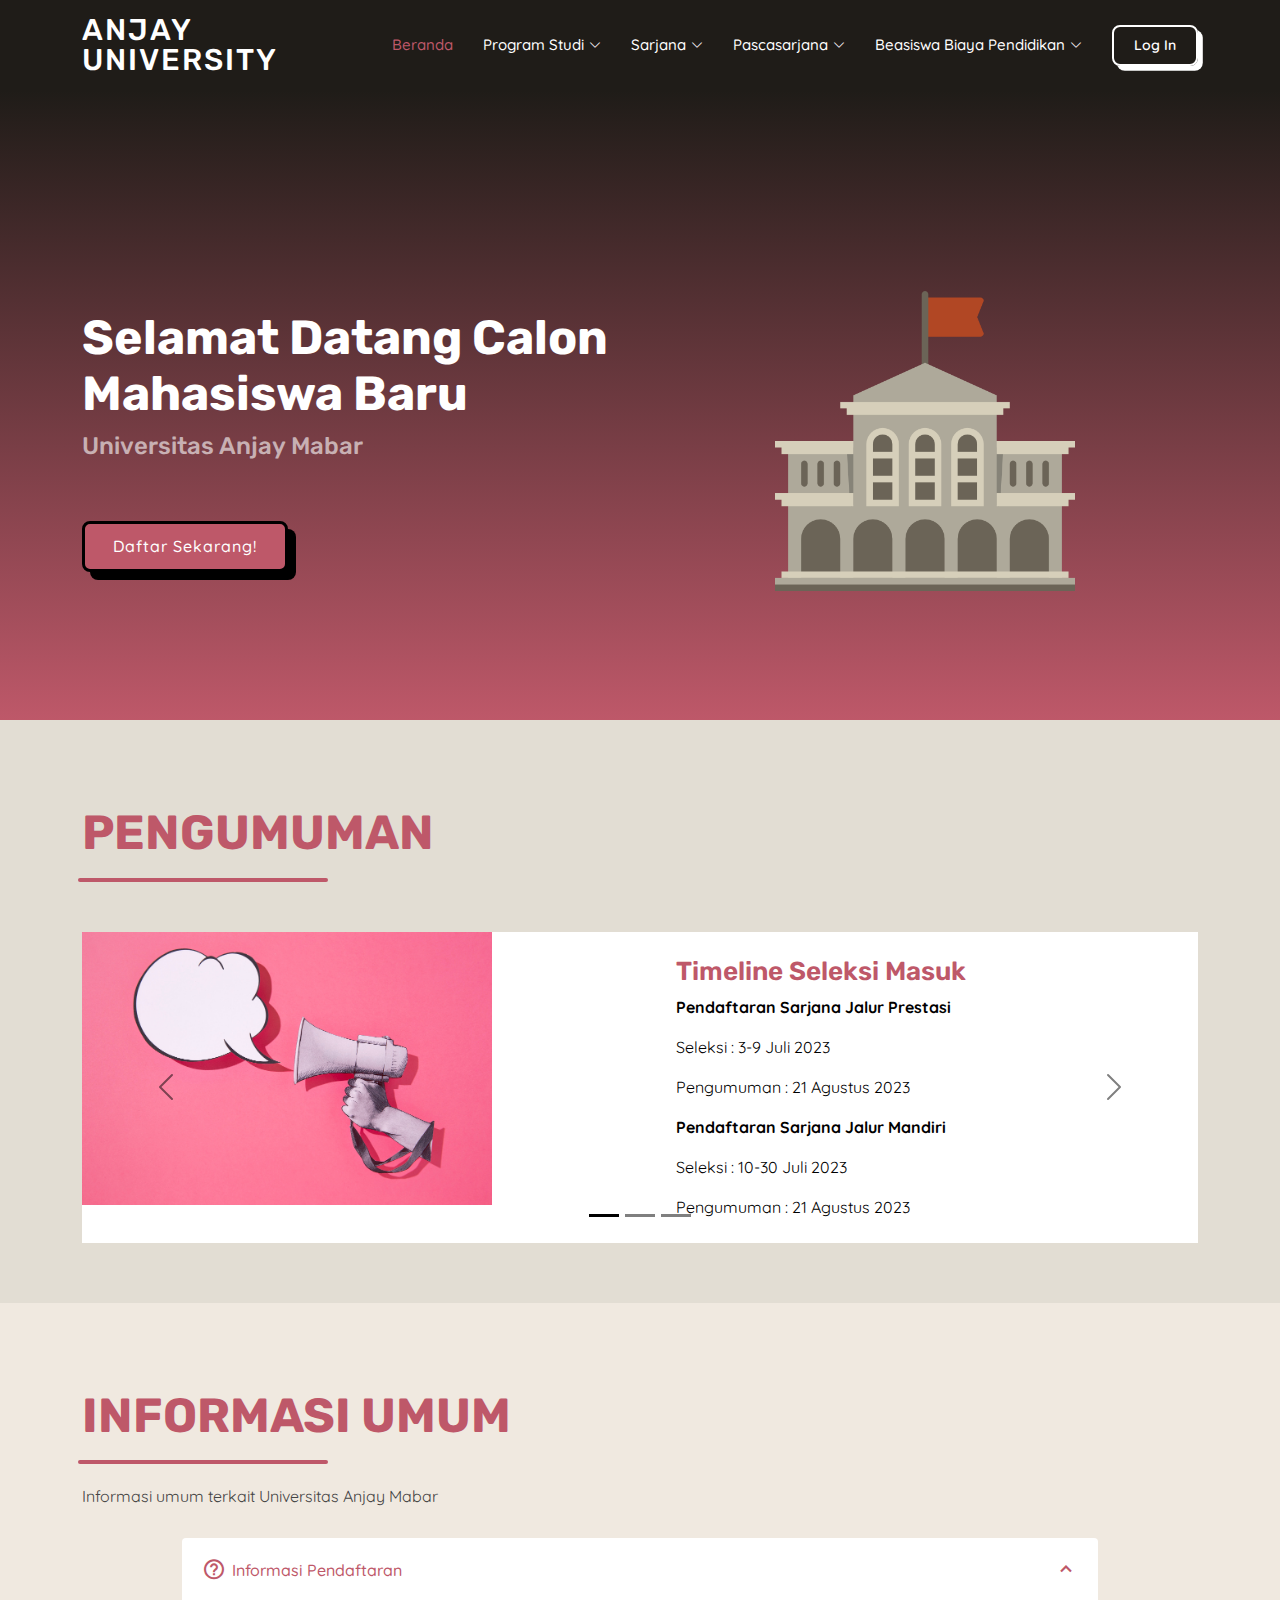
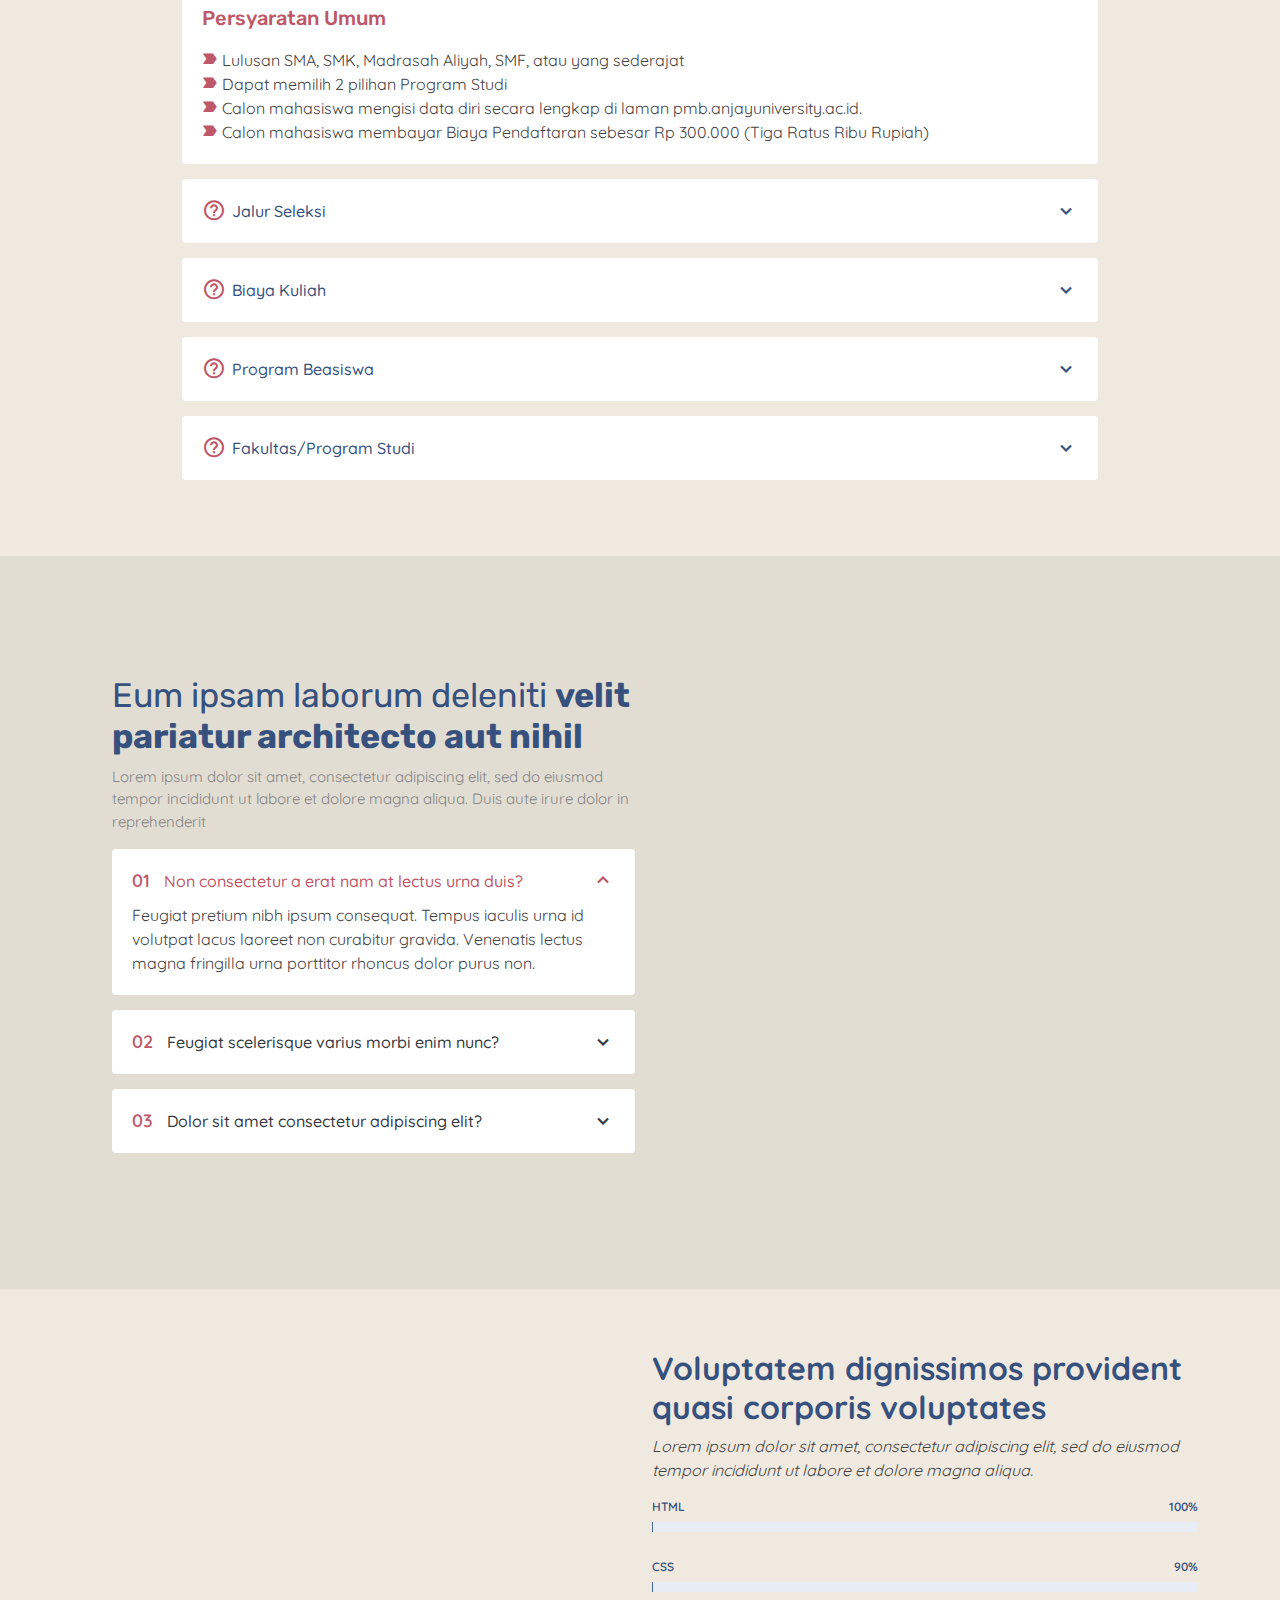
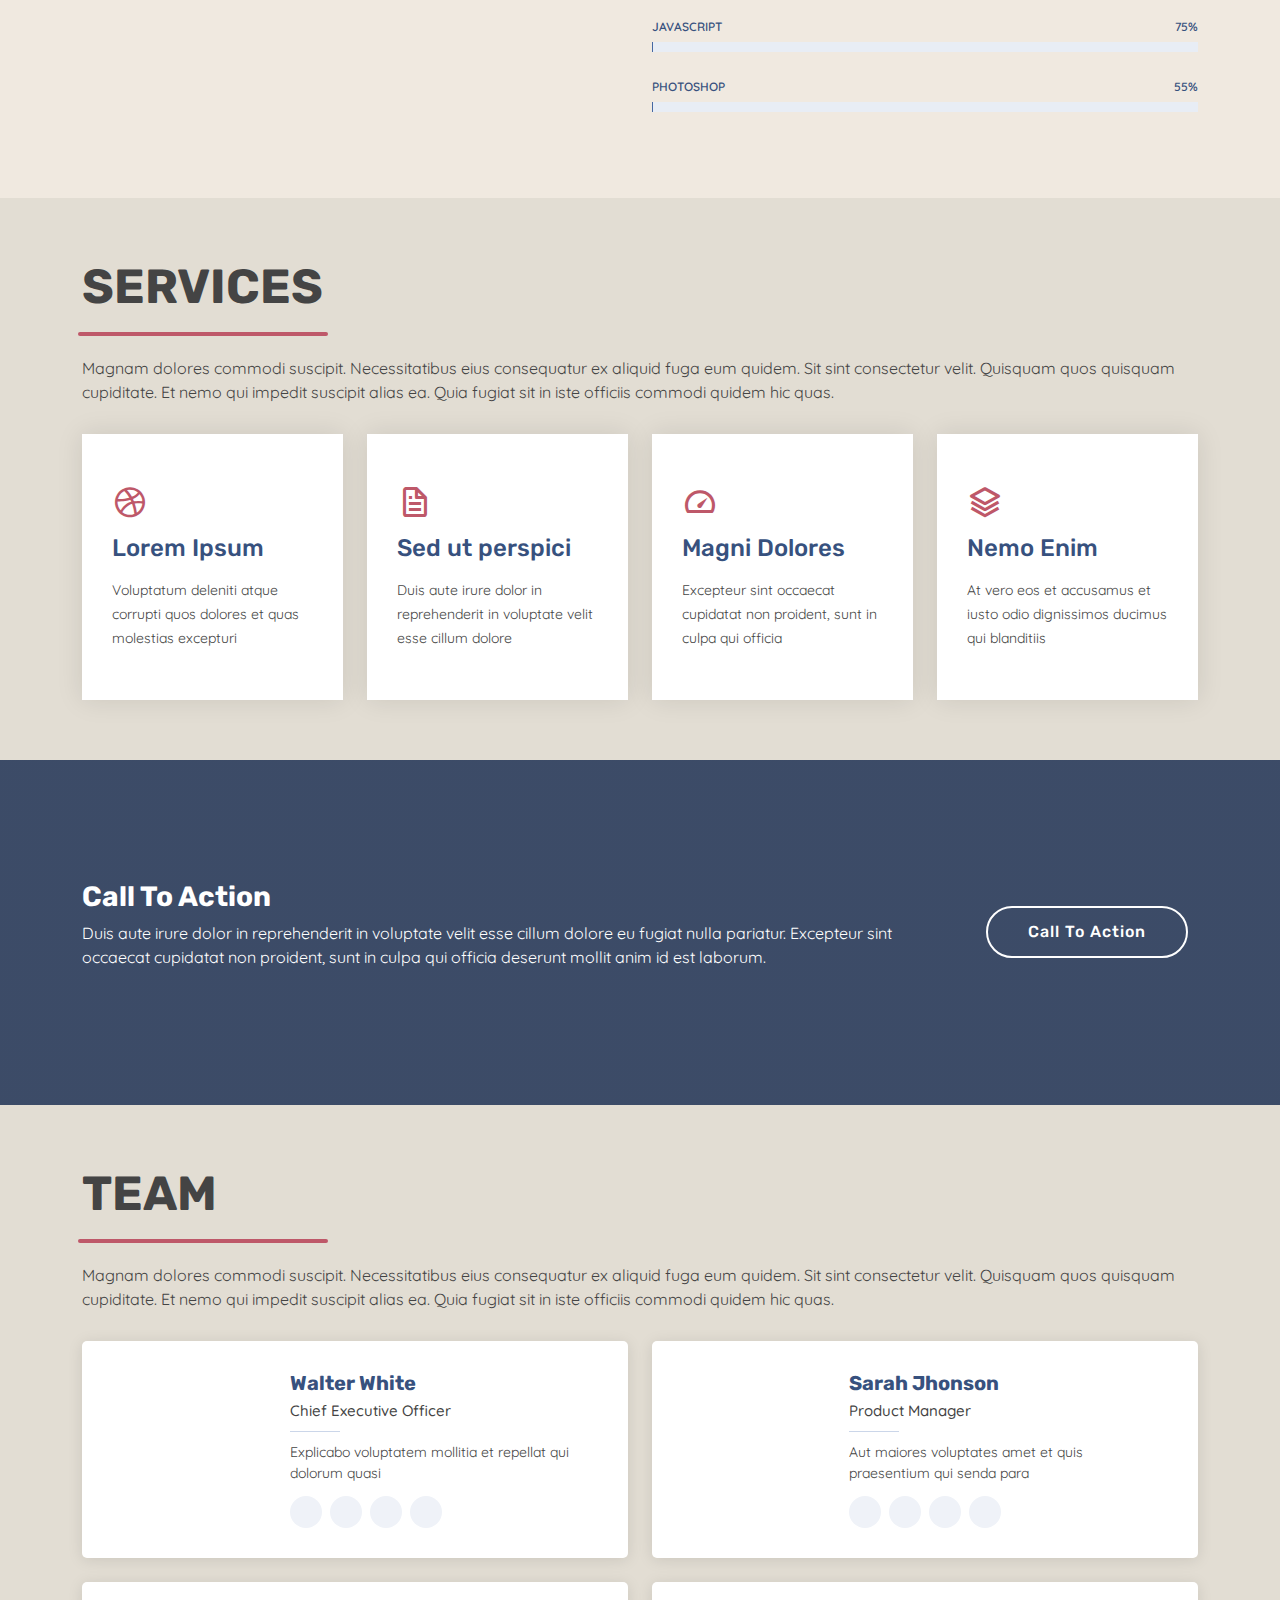
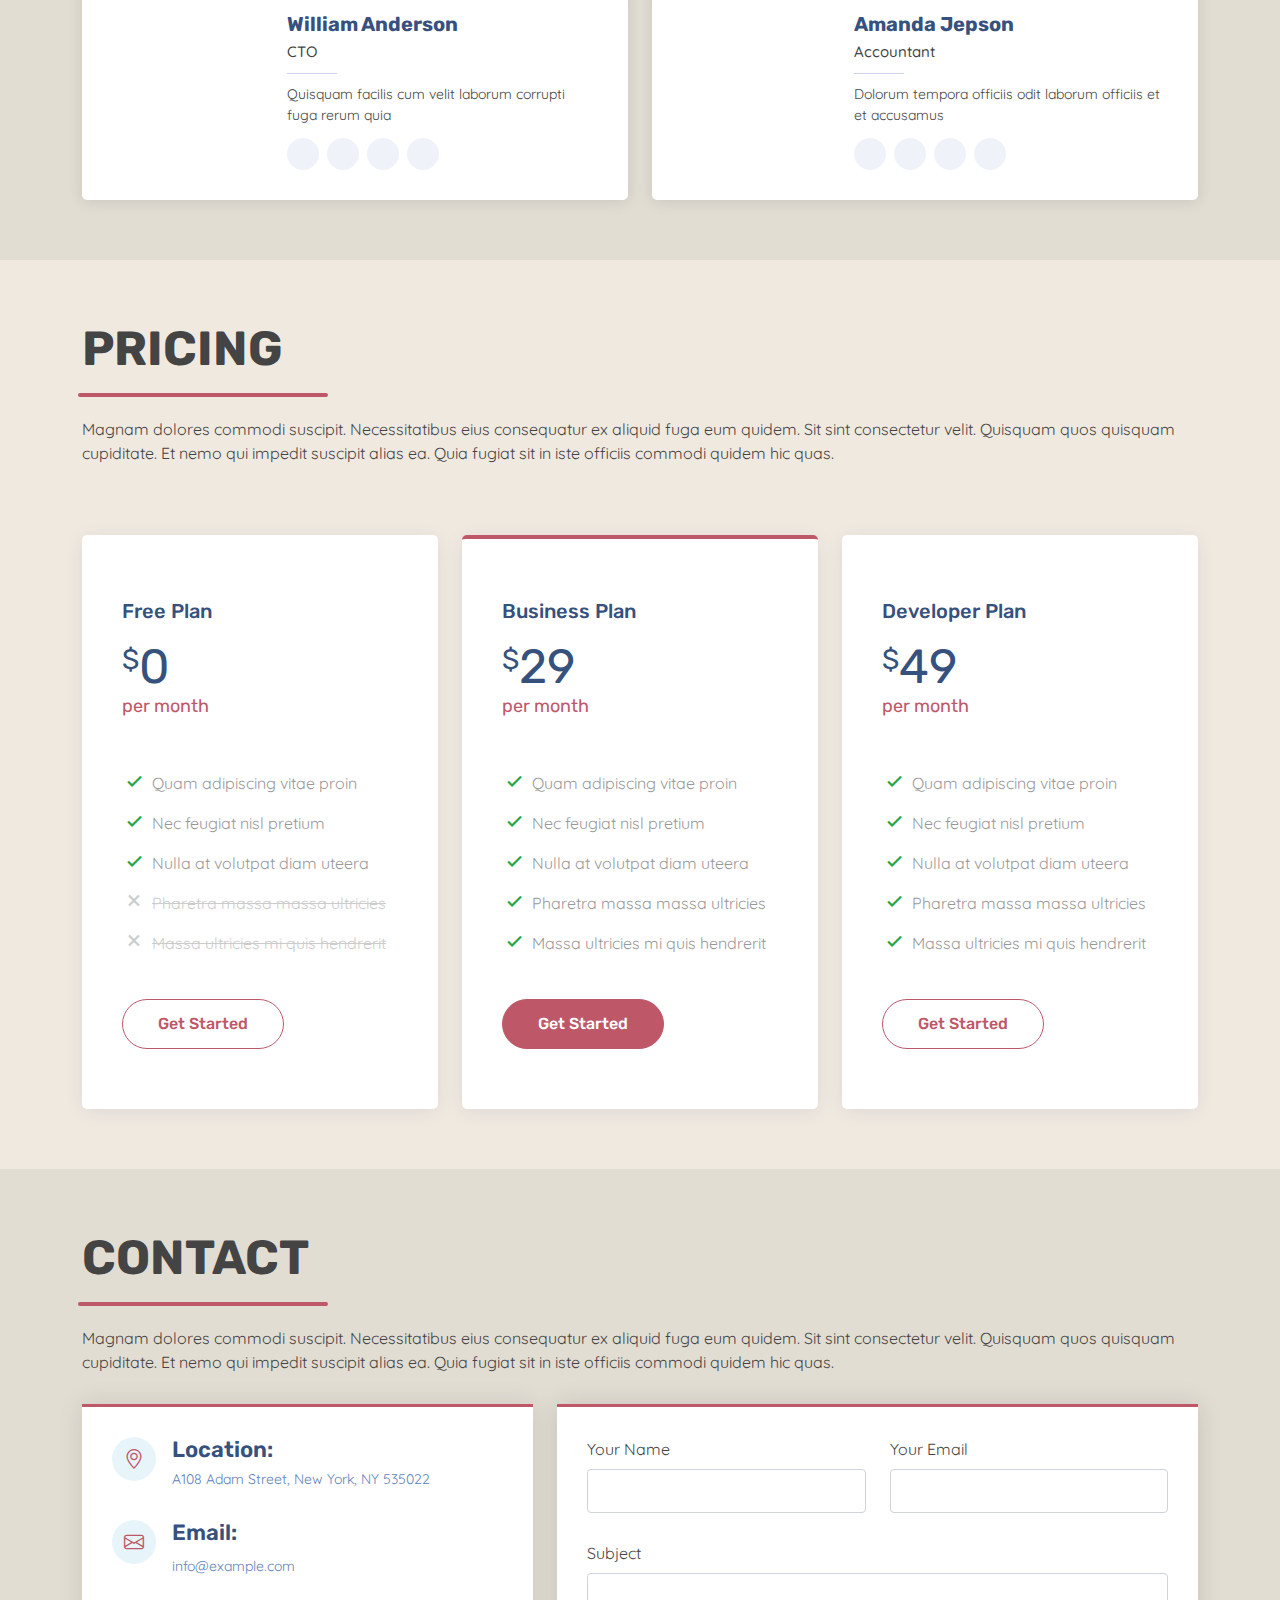
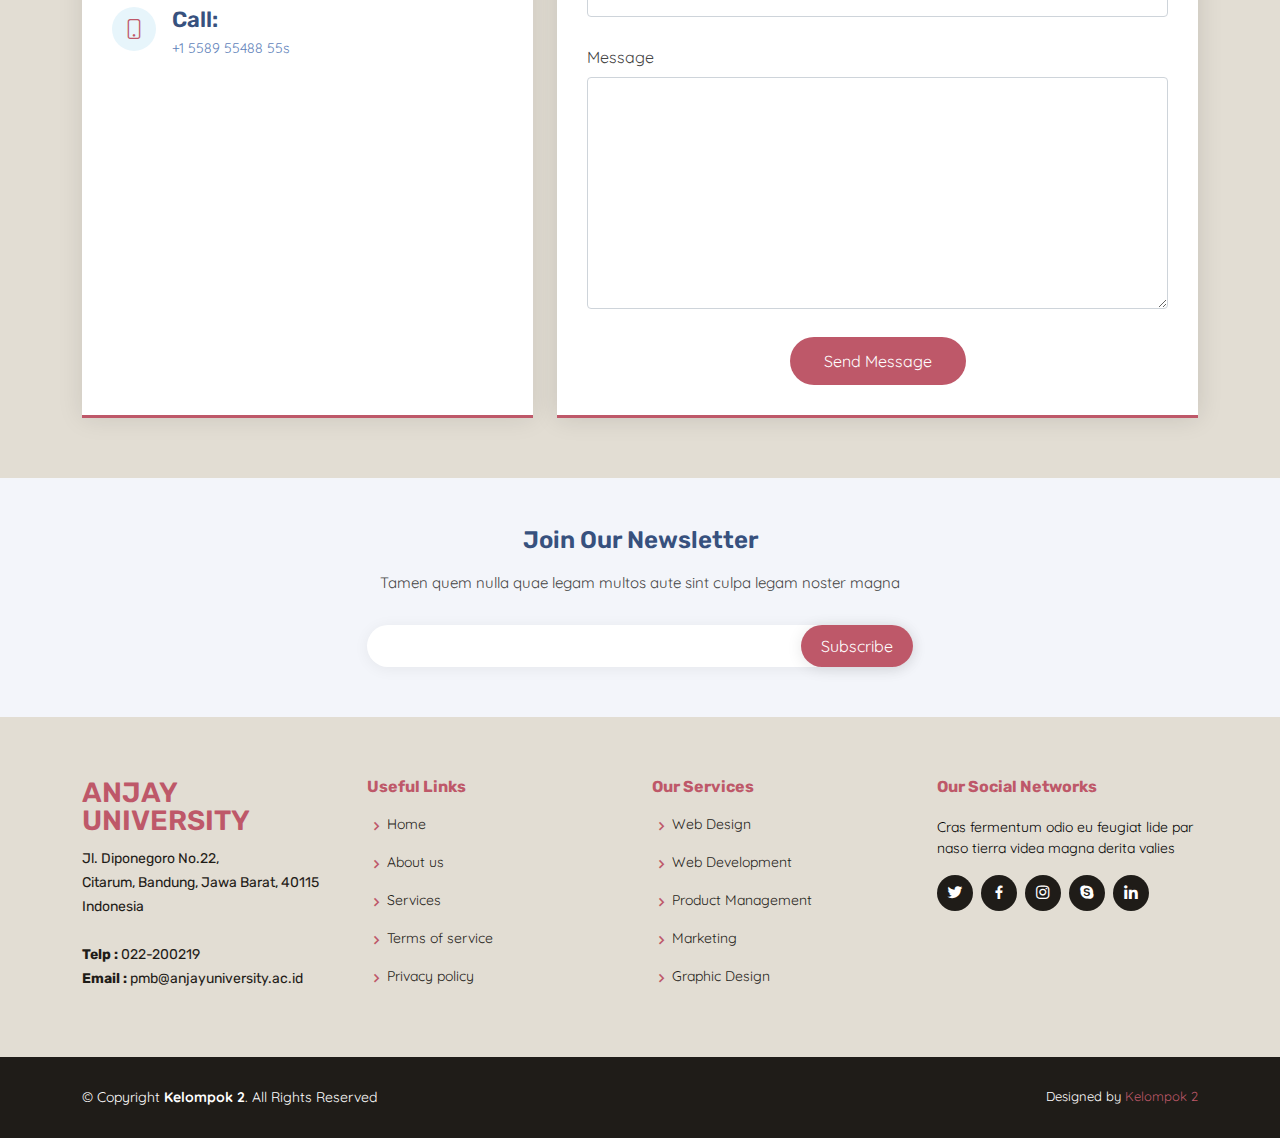
==== index.html @ 18073090 "y" ====
<!DOCTYPE html>
<html lang="en">

<head>
    <meta charset="utf-8" />
    <meta content="width=device-width, initial-scale=1.0" name="viewport" />

    <title>PMB ANJAY University - Beranda</title>

    <link href="./assets/image/favicon.png" rel="icon" />

    <link rel="stylesheet" href="./assets/bootstrap/css/bootstrap.min.css" />
    <link rel="stylesheet" href="./assets/bootstrap-icons/bootstrap-icons.css" />
    <link rel="stylesheet" href="./assets/boxicons/css/boxicons.min.css" />

    <link href="./assets/css/style.css" rel="stylesheet" />
</head>

<body>
    <!-- ======= Header ======= -->
    <header id="header" class="sticky-top bg-base-1">
        <div class="container d-flex align-items-center">
            <h1 class="logo me-auto">
                <a href="index.html">anjay university</a>
            </h1>

            <nav id="navbar" class="navbar">
                <ul>
                    <li>
                        <a class="nav-link scrollto active" href="#hero">Beranda</a>
                    </li>
                    <!-- <li>
                        <a class="nav-link scrollto" href="#about">Pengumuman</a>
                    </li> -->
                    <li class="dropdown">
                        <a href="#">
                            <span>Program Studi</span>
                            <i class="bi bi-chevron-down"></i>
                        </a>
                        <ul>
                            <li class="dropdown">
                                <a href="#"><span>Fakultas Sains Teknologi</span>
                                    <i class="bi bi-chevron-right"></i></a>
                                <ul>
                                    <li>
                                        <a href="#!">S1 Teknik Elektro</a>
                                    </li>
                                    <li>
                                        <a href="#!">S1 Teknik Informatika</a>
                                    </li>
                                    <li>
                                        <a href="#!">S2 Teknik Elektro</a>
                                    </li>
                                    <li>
                                        <a href="#!">S2 Teknik Informatika</a>
                                    </li>
                                    <li>
                                        <a href="#!">S3 Teknik Informatika</a>
                                    </li>
                                </ul>
                            </li>
                        </ul>
                    </li>
                    <li class="dropdown">
                        <a href="#">
                            <span>Sarjana</span>
                            <i class="bi bi-chevron-down"></i>
                        </a>
                        <ul>
                            <li>
                                <a href="./pages/Sarjana/JalurMandiri.html">Jalur Mandiri</a>
                            </li>
                            <li>
                                <a href="./pages/Sarjana/DaftarUlang.html">Daftar Ulang</a>
                            </li>
                            <li>
                                <a href="./pages/Sarjana/LuarNegeri.html">Luar Negeri (Internasional)</a>
                            </li>
                        </ul>
                    </li>
                    <li class="dropdown">
                        <a href="#">
                            <span>Pascasarjana</span>
                            <i class="bi bi-chevron-down"></i>
                        </a>
                        <ul>
                            <li>
                                <a href="./pages/Pascasarjana/Pascasarjana.html">Beasiswa Lanjutan</a>
                            </li>
                        </ul>
                    </li>
                    <li class="dropdown">
                        <a href="#">
                            <span>Beasiswa Biaya Pendidikan</span>
                            <i class="bi bi-chevron-down"></i>
                        </a>
                        <ul>
                            <li>
                                <a href="#">Baznas</a>
                            </li>
                            <li>
                                <a href="#">Lazismu</a>
                            </li>
                            <li>
                                <a href="#">JFLS</a>
                            </li>
                            <li>
                                <a href="#">KIP-K</a>
                            </li>
                        </ul>
                    </li>
                    <li>
                        <a class="getstarted scrollto" href="#about">Log In</a>
                    </li>
                </ul>
                <i class="bi bi-list mobile-nav-toggle"></i>
            </nav>
        </div>
    </header>
    <!-- End Header -->

    <!-- ======= Hero Section ======= -->
    <section id="hero" class="d-flex align-items-center">
        <div class="container">
            <div class="row">
                <div class="col-lg-6 d-flex flex-column justify-content-center pt-4 pt-lg-0 order-2 order-lg-1"
                    data-aos="fade-up" data-aos-delay="200">
                    <h1>Selamat Datang Calon Mahasiswa Baru</h1>
                    <h2>Universitas Anjay Mabar</h2>
                    <div class="d-flex justify-content-center justify-content-lg-start">
                        <a href="#about" class="btn-get-started scrollto">Daftar Sekarang!</a>
                    </div>
                </div>
                <div class="col-lg-6 order-1 order-lg-2 hero-img" data-aos="zoom-in" data-aos-delay="200">
                    <img src="./assets/image/hero.png" class="img-fluid animated" alt="" />
                </div>
            </div>
        </div>
    </section>
    <!-- End Hero -->

    <main id="main">
        <!-- ======= Pengumuman ======= -->
        <section id="pengumuman" class="pengumuman section-bg">
            <div class="container" data-aos="fade-up">
                <div class="section-title">
                    <h2 class="mt-4 base-2">
                        PENGUMUMAN
                    </h2>
                </div>

                <div id="carouselExampleCaptions" class="carousel carousel-dark slide">
                    <div class="carousel-indicators">
                        <button type="button" data-bs-target="#carouselExampleCaptions" data-bs-slide-to="0"
                            class="active" aria-current="true" aria-label="Slide 1"></button>
                        <button type="button" data-bs-target="#carouselExampleCaptions" data-bs-slide-to="1"
                            aria-label="Slide 2"></button>
                        <button type="button" data-bs-target="#carouselExampleCaptions" data-bs-slide-to="2"
                            aria-label="Slide 3"></button>
                    </div>
                    <div class="carousel-inner">
                        <div class="carousel-item active bg-white">
                            <div class="row content">
                                <div class="col-lg-6">
                                    <img src="./assets/image/announcement.jpg" class="d-block w-75" alt="...">
                                </div>
                                <div class="col-lg-6">
                                    <div class="text-black p-4 d-block d-md-block w-75">
                                        <h3 class="base-2">Timeline Seleksi Masuk</h3>
                                        <p class="fw-bold">Pendaftaran Sarjana Jalur Prestasi</p>
                                        <p>Seleksi : 3-9 Juli 2023</p>
                                        <p>Pengumuman : 21 Agustus 2023</p>
                                        <p class="fw-bold">Pendaftaran Sarjana Jalur Mandiri</p>
                                        <p>Seleksi : 10-30 Juli 2023</p>
                                        <p>Pengumuman : 21 Agustus 2023</p>
                                    </div>
                                </div>
                            </div>
                        </div>
                        <div class="carousel-item bg-white">
                            <div class="row content">
                                <div class="col-lg-6">
                                    <img src="./assets/image/announcement.jpg" class="d-block w-75" alt="...">
                                </div>
                                <div class="col-lg-6">
                                    <div class="text-black p-4 d-block d-md-block w-75">
                                        <h3 class="base-2">Pengumuman Hasil Seleksi Program Sarjana</h3>
                                        <p>
                                            Hasil seleksi program sarjana Universitas anjay Mabar Tahun Ajaran 2023/2024
                                            akan disampaikan kepada peserta pada hari senin, 21 Agustus 2023 pukul 15.00
                                            WIB melalui akun pendaftaran masing-masing.
                                        </p>
                                    </div>
                                </div>
                            </div>
                        </div>
                        <div class="carousel-item bg-white">
                            <div class="row content">
                                <div class="col-lg-6">
                                    <img src="./assets/image/announcement.jpg" class="d-block w-75" alt="...">
                                </div>
                                <div class="col-lg-6">
                                    <div class="text-black p-4 d-block d-md-block w-75">
                                        <h3 class="base-2">Daftar Ulang</h3>
                                        <p>Pengisian Biodata bagi peserta yang telah Lulus seleksi jalur prestasi &
                                            jalur
                                            mandiri dilakukan mulai tanggal 28 Agustus 2023 Pukul 15.00 wib.
                                            sampai dengan tanggal 3 September 2023 Pukul 23.59 wib.</p>
                                        <p>Form pengisian daftar ulang akan dikirimkan pada peserta
                                            melalui akun pendaftaran masing-masing.</p>
                                    </div>
                                </div>
                            </div>
                        </div>
                    </div>
                    <button class="carousel-control-prev" type="button" data-bs-target="#carouselExampleCaptions"
                        data-bs-slide="prev">
                        <span class="carousel-control-prev-icon" aria-hidden="true"></span>
                        <span class="visually-hidden">Previous</span>
                    </button>
                    <button class="carousel-control-next" type="button" data-bs-target="#carouselExampleCaptions"
                        data-bs-slide="next">
                        <span class="carousel-control-next-icon" aria-hidden="true"></span>
                        <span class="visually-hidden">Next</span>
                    </button>
                </div>
            </div>
        </section>
        <!-- End Pengumuman -->

        <!-- ======= Informasi Umum ======= -->
        <section id="faq" class="faq">
            <div class="container" data-aos="fade-up">
                <div class="section-title">
                    <h2 class="mt-4 base-2">
                        INFORMASI UMUM
                    </h2>
                    <p>
                        Informasi umum terkait Universitas Anjay Mabar
                    </p>
                </div>

                <div class="faq-list">
                    <ul>
                        <li data-aos="fade-up" data-aos-delay="100">
                            <i class="bx bx-help-circle icon-help"></i>
                            <a data-bs-toggle="collapse" class="collapse" data-bs-target="#faq-list-1">
                                Informasi Pendaftaran
                                <i class="bx bx-chevron-down icon-show"></i>
                                <i class="bx bx-chevron-up icon-close"></i>
                            </a>
                            <div id="faq-list-1" class="collapse show" data-bs-parent=".faq-list">
                                <h5 class="mt-4 base-2">
                                    Persyaratan Umum
                                </h5>
                                <p>
                                    <i class="bx bxs-label base-2"></i>
                                    Lulusan SMA, SMK, Madrasah Aliyah, SMF,
                                    atau yang sederajat <br />
                                    <i class="bx bxs-label base-2"></i>
                                    Dapat memilih 2
                                    pilihan Program Studi
                                    <br />
                                    <i class="bx bxs-label base-2"></i>
                                    Calon mahasiswa
                                    mengisi data diri secara lengkap di
                                    laman pmb.anjayuniversity.ac.id.
                                    <br />
                                    <i class="bx bxs-label base-2"></i>
                                    Calon
                                    mahasiswa membayar Biaya Pendaftaran
                                    sebesar Rp 300.000 (Tiga Ratus Ribu
                                    Rupiah)
                                </p>
                            </div>
                        </li>

                        <li data-aos="fade-up" data-aos-delay="200">
                            <i class="bx bx-help-circle icon-help"></i>
                            <a data-bs-toggle="collapse" data-bs-target="#faq-list-2" class="collapsed">
                                Jalur Seleksi
                                <i class="bx bx-chevron-down icon-show"></i>
                                <i class="bx bx-chevron-up icon-close"></i>
                            </a>
                            <div id="faq-list-2" class="collapse" data-bs-parent=".faq-list">
                                <h6 class="mt-4 base-2">
                                    1. Jalur Ujian Mandiri
                                </h6>
                                <p>
                                    Dimana camaba akan melaksanakan tes
                                    terlebih dahulu sebagai syarat masuk.
                                    Tes dilakukan secara online dengan soal
                                    pengetahuan umum sebanyak 40 soal.
                                </p>
                                <h6 class="mt-4 base-2">
                                    2. Jalur Rapot
                                </h6>
                                <p>
                                    Camaba melakukan syarat masuk dengan
                                    hanya menampilkan nilai rapot saja dari
                                    semester 1-5 dengan rata-rata nilai 8
                                </p>
                                <h6 class="mt-4 base-2">
                                    3. Jalur Undangan
                                </h6>
                                <p>
                                    Bagi Camaba yang pernah melaksanan Ujian
                                    di PTN (sbmptn, utbk, mandiri, dll) bisa
                                    diberi kemudahan masuk dengan syarat
                                    melampirkan kartu ujian dan hasil nilai
                                    ujian di PTN yang diikuti.
                                </p>
                            </div>
                        </li>

                        <li data-aos="fade-up" data-aos-delay="300">
                            <i class="bx bx-help-circle icon-help"></i>
                            <a data-bs-toggle="collapse" data-bs-target="#faq-list-3" class="collapsed">
                                Biaya Kuliah
                                <i class="bx bx-chevron-down icon-show"></i>
                                <i class="bx bx-chevron-up icon-close"></i>
                            </a>
                            <div id="faq-list-3" class="collapse" data-bs-parent=".faq-list">
                                <table class="table table-hover mt-4">
                                    <thead>
                                        <tr>
                                            <th scope="col">#</th>
                                            <th scope="col">Program Studi</th>
                                            <th scope="col">SPP (Per Semester)</th>
                                            <th scope="col">Dana Pengembangan (Per Semester)</th>
                                        </tr>
                                    </thead>
                                    <tbody>
                                        <tr>
                                            <th scope="row">1</th>
                                            <td>Teknik Informatika</td>
                                            <td>Rp. 4.000.000</td>
                                            <td>Rp. 1.500.000</td>
                                        </tr>
                                        <tr>
                                            <th scope="row">2</th>
                                            <td>Teknik Elektro</td>
                                            <td>Rp. 3.500.000</td>
                                            <td>Rp. 1.500.000</td>
                                        </tr>
                                    </tbody>
                                </table>
                                <p>*SPP (Per Semester) telah mencakup beasiswa SPP 50%</p>
                            </div>
                        </li>


                        <li data-aos="fade-up" data-aos-delay="400">
                            <i class="bx bx-help-circle icon-help"></i>
                            <a data-bs-toggle="collapse" data-bs-target="#faq-list-4" class="collapsed">
                                Program Beasiswa
                                <i class="bx bx-chevron-down icon-show"></i>
                                <i class="bx bx-chevron-up icon-close"></i></a>
                            <div id="faq-list-4" class="collapse" data-bs-parent=".faq-list">
                                <h5 class="mt-4 base-2">
                                    Program Beasiswa 50%
                                </h5>
                                <p>
                                    Merupakan salah satu program dari
                                    Universitas Anjay Mabar dalam
                                    rangka membantu para lulusan tingkat
                                    SMA/SMK/MA/sederajat yang ingin
                                    melanjutkan pendidikannya ke tingkat
                                    perguruan tinggi.
                                </p>
                                <p>
                                    Program Beasiswa SPP 50% ini, akan
                                    membantu para calon mahasiswa yang ingin
                                    melanjutkan pendidikan ke jenjang yang
                                    lebih tinggi.
                                </p>
                                <p>
                                    Adapun peruntukan Program Beasiswa SPP
                                    50% ini, berlaku untuk seluruh program
                                    studi yang ada di Universitas
                                    Anjay Mabar selama 8 semester.
                                </p>
                            </div>
                        </li>

                        <li data-aos="fade-up" data-aos-delay="500">
                            <i class="bx bx-help-circle icon-help"></i>
                            <a data-bs-toggle="collapse" data-bs-target="#faq-list-5" class="collapsed">
                                Fakultas/Program Studi
                                <i class="bx bx-chevron-down icon-show"></i><i
                                    class="bx bx-chevron-up icon-close"></i></a>
                            <div id="faq-list-5" class="collapse" data-bs-parent=".faq-list">
                                <div class="row content">
                                    <div class="col-lg-6">
                                        <h5 class="mt-4 base-2">
                                            Program Studi Teknik Informatika
                                        </h5>
                                        <p>
                                            <b>“Mewujudkan Software Engineer
                                                Terbaik dengan Solusi-solusi
                                                Aplikatif Bagi Indonesia”</b>
                                        </p>

                                        <p>
                                            Program Studi Teknik Informatika
                                            memberikan perhatian khusus kepada
                                            teknologi berkembang saat ini seperti
                                            “Virtual Reality”, “Data Warehouse”,
                                            “Integrated Database”, “Internet of
                                            Things”, dan “Augmented Reality”.
                                            Pendalaman pada rumpun ilmu dan
                                            teknologi ini dimaksudkan agar mahasiswa
                                            fokus mendalami salah satu yang disukai
                                            sehingga pemahaman tidak hanya sebatas
                                            “kulit” pemrograman tapi juga sesuai
                                            dengan standar industri saat ini.
                                        </p>

                                        <p>
                                            Pembelajaran akan ditempuh dalam waktu 8
                                            semester dengan jumlah 144 SKS.
                                            Pembelajaran akan dibagi dalam 3 bagian
                                            yang dilaksanakan secara
                                            berkesinambungan yaitu Informatika
                                            Dasar, Informatika Lanjut, dan Penerapan
                                            Bisnis Startup. Selama 8 semester
                                            tersebut, mahasiswa akan dituntun dengan
                                            roadmap Prodi Teknik Informatika untuk
                                            menghasilkan lulusan yang memiliki
                                            kompetensi Junior Programmer dan Startup
                                            Bisnis dengan solusi Produk Digital
                                            berbasis ekonomi.
                                        </p>

                                        <p>
                                            <b>Visi Teknik Informatika</b>
                                        </p>
                                        <p>
                                            Menjadi program studi yang sangat baik
                                            dalam menghasilkan lulusan Teknik
                                            Informatika berjiwa technopreneur yang
                                            memiliki kecerdasan spiritual, emosional
                                            dan sosial di bidang Rekayasa Perangkat
                                            Lunak.
                                        </p>

                                        <p>
                                            <b>Misi Program Studi Teknik
                                                Informatika</b>
                                        </p>

                                        <p>
                                            <i class="bx bxs-label base-2"></i>
                                            Menyelenggarakan pendidikan sesuai
                                            dengan teknologi terbaru yang
                                            berorientasi pada perkembangan industri
                                            informatika terkini <br />
                                            <i class="bx bxs-label base-2"></i>
                                            Melaksanakan penelitian dan pengabdian
                                            kepada masyarakat melalui penerapan
                                            teknologi informasi dan komunikasi
                                            berdasarkan kebutuhan masyarakat
                                            <br />
                                            <i class="bx bxs-label base-2"></i>
                                            Melaksanakan kerjasama dengan berbagai
                                            instansi dan industri di bidang
                                            teknologi informasi dan komunikasi
                                            <br />
                                            <i class="bx bxs-label base-2"></i>
                                            Membangun unit-unit bisnis terkait
                                            Kurikulum Unggulan & Spesifikasi Program
                                            Studi Teknik Informatika
                                        </p>
                                    </div>

                                    <div class="col-lg-6">
                                        <h5 class="mt-4 base-2">
                                            Program Studi Teknik Elektro
                                        </h5>
                                        <p>
                                            <b>“Membuka cakrawala teknologi masa
                                                depan bagi technopreneur unggulan
                                                bangsa”</b>
                                        </p>
                                        <p>
                                            Bidang Teknik Elektro adalah salah satu
                                            bidang rekayasa yang banyak berpengaruh
                                            dalam perkembangan peradaban dunia.
                                            Kontribusi teknik elektro diperkirakan
                                            akan terus berlanjut pada masa yang akan
                                            datang. Lulusan teknik elektro adalah
                                            agen transformasi yang sangat dibutuhkan
                                            dengan memberikan praktek kerekayasaan
                                            yang terbaik dalam setiap aspek
                                            kehidupan. Program studi sarjana Teknik
                                            Elektro berdiri pada tanggal 14 Juni
                                            2016 melalui SK No. 205/KPT/I/2016 dari
                                            Kementerian Pendidikan, Kebudayaan,
                                            Riset dan Teknologi. Mahasiswa diperoleh
                                            program studi Teknik Elektro satu tahun
                                            setelah SK diterima atau pada tahun
                                            2017.
                                        </p>

                                        <p>
                                            <b>Visi Teknik Elektro</b>
                                        </p>
                                        Program Studi Teknik Elektro mengembangakan
                                        keilmuan teknik elektro yang berbasis pada
                                        nilai-nilai islam dan kemuhammadiyahan serta
                                        teknoprenerial dengan menyelaraskan pada
                                        perkembangan teknologi untuk menghasilkan
                                        lulusan yang profesional, beretika, dan
                                        memiliki kepribadian Islami.

                                        <p>
                                            <b>Misi Teknik Elektro</b>
                                        </p>
                                        <p>
                                            <i class="bx bxs-label base-2"></i>
                                            Menyelenggarakan pendidikan tinggi
                                            dalam bidang teknik elektro yang
                                            menguasai ilmu pengetahuan, rekayasa,
                                            dan teknologi serta berwawasan islami.
                                        </p>
                                        <p>
                                            <i class="bx bxs-label base-2"></i>
                                            Melaksanakan penelitian dalam bidang
                                            teknik elektro yang dapat meningkatkan
                                            taraf hidup masyarakat, bangsa, dan
                                            negara.
                                        </p>
                                        <p>
                                            <i class="bx bxs-label base-2"></i>
                                            Berperan aktif dalam kegiatan
                                            pengabdian masyarakat dalam bidang
                                            Teknik Elektro yang berwawasan
                                            lingkungan dan pengembangan
                                            berkelanjutan serta memiliki jiwa
                                            kewirausahaan.
                                        </p>
                                        <p>
                                            <i class="bx bxs-label base-2"></i>
                                            Menjalin kerjasama dengan stakeholder
                                            dengan berbagai pihak, baik dengan
                                            instansi pemerintahan maupun pihak
                                            swasta.
                                        </p>
                                    </div>
                                </div>

                            </div>
                        </li>
                    </ul>
                </div>
            </div>
        </section>
        <!-- ======= End Informasi Umum ======= -->

        <!-- ======= Why Us Section ======= -->
        <section id="why-us" class="why-us section-bg">
            <div class="container-fluid" data-aos="fade-up">
                <div class="row">
                    <div
                        class="col-lg-7 d-flex flex-column justify-content-center align-items-stretch order-2 order-lg-1">
                        <div class="content">
                            <h3>
                                Eum ipsam laborum deleniti
                                <strong>velit pariatur architecto aut
                                    nihil</strong>
                            </h3>
                            <p>
                                Lorem ipsum dolor sit amet, consectetur
                                adipiscing elit, sed do eiusmod tempor
                                incididunt ut labore et dolore magna aliqua.
                                Duis aute irure dolor in reprehenderit
                            </p>
                        </div>

                        <div class="accordion-list">
                            <ul>
                                <li>
                                    <a data-bs-toggle="collapse" class="collapse"
                                        data-bs-target="#accordion-list-1"><span>01</span>
                                        Non consectetur a erat nam at lectus
                                        urna duis?
                                        <i class="bx bx-chevron-down icon-show"></i><i
                                            class="bx bx-chevron-up icon-close"></i></a>
                                    <div id="accordion-list-1" class="collapse show" data-bs-parent=".accordion-list">
                                        <p>
                                            Feugiat pretium nibh ipsum
                                            consequat. Tempus iaculis urna
                                            id volutpat lacus laoreet non
                                            curabitur gravida. Venenatis
                                            lectus magna fringilla urna
                                            porttitor rhoncus dolor purus
                                            non.
                                        </p>
                                    </div>
                                </li>

                                <li>
                                    <a data-bs-toggle="collapse" data-bs-target="#accordion-list-2"
                                        class="collapsed"><span>02</span>
                                        Feugiat scelerisque varius morbi
                                        enim nunc?
                                        <i class="bx bx-chevron-down icon-show"></i><i
                                            class="bx bx-chevron-up icon-close"></i></a>
                                    <div id="accordion-list-2" class="collapse" data-bs-parent=".accordion-list">
                                        <p>
                                            Dolor sit amet consectetur
                                            adipiscing elit pellentesque
                                            habitant morbi. Id interdum
                                            velit laoreet id donec ultrices.
                                            Fringilla phasellus faucibus
                                            scelerisque eleifend donec
                                            pretium. Est pellentesque elit
                                            ullamcorper dignissim. Mauris
                                            ultrices eros in cursus turpis
                                            massa tincidunt dui.
                                        </p>
                                    </div>
                                </li>

                                <li>
                                    <a data-bs-toggle="collapse" data-bs-target="#accordion-list-3"
                                        class="collapsed"><span>03</span>
                                        Dolor sit amet consectetur
                                        adipiscing elit?
                                        <i class="bx bx-chevron-down icon-show"></i><i
                                            class="bx bx-chevron-up icon-close"></i></a>
                                    <div id="accordion-list-3" class="collapse" data-bs-parent=".accordion-list">
                                        <p>
                                            Eleifend mi in nulla posuere
                                            sollicitudin aliquam ultrices
                                            sagittis orci. Faucibus pulvinar
                                            elementum integer enim. Sem
                                            nulla pharetra diam sit amet
                                            nisl suscipit. Rutrum tellus
                                            pellentesque eu tincidunt.
                                            Lectus urna duis convallis
                                            convallis tellus. Urna molestie
                                            at elementum eu facilisis sed
                                            odio morbi quis
                                        </p>
                                    </div>
                                </li>
                            </ul>
                        </div>
                    </div>

                    <div class="col-lg-5 align-items-stretch order-1 order-lg-2 img" style="
                                background-image: url('assets/img/why-us.png');
                            " data-aos="zoom-in" data-aos-delay="150">
                        &nbsp;
                    </div>
                </div>
            </div>
        </section>
        <!-- End Why Us Section -->

        <!-- ======= Skills Section ======= -->
        <section id="skills" class="skills">
            <div class="container" data-aos="fade-up">
                <div class="row">
                    <div class="col-lg-6 d-flex align-items-center" data-aos="fade-right" data-aos-delay="100">
                        <img src="assets/img/skills.png" class="img-fluid" alt="" />
                    </div>
                    <div class="col-lg-6 pt-4 pt-lg-0 content" data-aos="fade-left" data-aos-delay="100">
                        <h3>
                            Voluptatem dignissimos provident quasi corporis
                            voluptates
                        </h3>
                        <p class="fst-italic">
                            Lorem ipsum dolor sit amet, consectetur
                            adipiscing elit, sed do eiusmod tempor
                            incididunt ut labore et dolore magna aliqua.
                        </p>

                        <div class="skills-content">
                            <div class="progress">
                                <span class="skill">HTML <i class="val">100%</i></span>
                                <div class="progress-bar-wrap">
                                    <div class="progress-bar" role="progressbar" aria-valuenow="100" aria-valuemin="0"
                                        aria-valuemax="100"></div>
                                </div>
                            </div>

                            <div class="progress">
                                <span class="skill">CSS <i class="val">90%</i></span>
                                <div class="progress-bar-wrap">
                                    <div class="progress-bar" role="progressbar" aria-valuenow="90" aria-valuemin="0"
                                        aria-valuemax="100"></div>
                                </div>
                            </div>

                            <div class="progress">
                                <span class="skill">JavaScript <i class="val">75%</i></span>
                                <div class="progress-bar-wrap">
                                    <div class="progress-bar" role="progressbar" aria-valuenow="75" aria-valuemin="0"
                                        aria-valuemax="100"></div>
                                </div>
                            </div>

                            <div class="progress">
                                <span class="skill">Photoshop <i class="val">55%</i></span>
                                <div class="progress-bar-wrap">
                                    <div class="progress-bar" role="progressbar" aria-valuenow="55" aria-valuemin="0"
                                        aria-valuemax="100"></div>
                                </div>
                            </div>
                        </div>
                    </div>
                </div>
            </div>
        </section>
        <!-- End Skills Section -->

        <!-- ======= Services Section ======= -->
        <section id="services" class="services section-bg">
            <div class="container" data-aos="fade-up">
                <div class="section-title">
                    <h2>Services</h2>
                    <p>
                        Magnam dolores commodi suscipit. Necessitatibus eius
                        consequatur ex aliquid fuga eum quidem. Sit sint
                        consectetur velit. Quisquam quos quisquam
                        cupiditate. Et nemo qui impedit suscipit alias ea.
                        Quia fugiat sit in iste officiis commodi quidem hic
                        quas.
                    </p>
                </div>

                <div class="row">
                    <div class="col-xl-3 col-md-6 d-flex align-items-stretch" data-aos="zoom-in" data-aos-delay="100">
                        <div class="icon-box">
                            <div class="icon">
                                <i class="bx bxl-dribbble"></i>
                            </div>
                            <h4>
                                <a href="">Lorem Ipsum</a>
                            </h4>
                            <p>
                                Voluptatum deleniti atque corrupti quos
                                dolores et quas molestias excepturi
                            </p>
                        </div>
                    </div>

                    <div class="col-xl-3 col-md-6 d-flex align-items-stretch mt-4 mt-md-0" data-aos="zoom-in"
                        data-aos-delay="200">
                        <div class="icon-box">
                            <div class="icon">
                                <i class="bx bx-file"></i>
                            </div>
                            <h4>
                                <a href="">Sed ut perspici</a>
                            </h4>
                            <p>
                                Duis aute irure dolor in reprehenderit in
                                voluptate velit esse cillum dolore
                            </p>
                        </div>
                    </div>

                    <div class="col-xl-3 col-md-6 d-flex align-items-stretch mt-4 mt-xl-0" data-aos="zoom-in"
                        data-aos-delay="300">
                        <div class="icon-box">
                            <div class="icon">
                                <i class="bx bx-tachometer"></i>
                            </div>
                            <h4>
                                <a href="">Magni Dolores</a>
                            </h4>
                            <p>
                                Excepteur sint occaecat cupidatat non
                                proident, sunt in culpa qui officia
                            </p>
                        </div>
                    </div>

                    <div class="col-xl-3 col-md-6 d-flex align-items-stretch mt-4 mt-xl-0" data-aos="zoom-in"
                        data-aos-delay="400">
                        <div class="icon-box">
                            <div class="icon">
                                <i class="bx bx-layer"></i>
                            </div>
                            <h4>
                                <a href="">Nemo Enim</a>
                            </h4>
                            <p>
                                At vero eos et accusamus et iusto odio
                                dignissimos ducimus qui blanditiis
                            </p>
                        </div>
                    </div>
                </div>
            </div>
        </section>
        <!-- End Services Section -->

        <!-- ======= Cta Section ======= -->
        <section id="cta" class="cta">
            <div class="container" data-aos="zoom-in">
                <div class="row">
                    <div class="col-lg-9 text-center text-lg-start">
                        <h3>Call To Action</h3>
                        <p>
                            Duis aute irure dolor in reprehenderit in
                            voluptate velit esse cillum dolore eu fugiat
                            nulla pariatur. Excepteur sint occaecat
                            cupidatat non proident, sunt in culpa qui
                            officia deserunt mollit anim id est laborum.
                        </p>
                    </div>
                    <div class="col-lg-3 cta-btn-container text-center">
                        <a class="cta-btn align-middle" href="#">Call To Action</a>
                    </div>
                </div>
            </div>
        </section>
        <!-- End Cta Section -->

        <!-- ======= Team Section ======= -->
        <section id="team" class="team section-bg">
            <div class="container" data-aos="fade-up">
                <div class="section-title">
                    <h2>Team</h2>
                    <p>
                        Magnam dolores commodi suscipit. Necessitatibus eius
                        consequatur ex aliquid fuga eum quidem. Sit sint
                        consectetur velit. Quisquam quos quisquam
                        cupiditate. Et nemo qui impedit suscipit alias ea.
                        Quia fugiat sit in iste officiis commodi quidem hic
                        quas.
                    </p>
                </div>

                <div class="row">
                    <div class="col-lg-6">
                        <div class="member d-flex align-items-start" data-aos="zoom-in" data-aos-delay="100">
                            <div class="pic">
                                <img src="assets/img/team/team-1.jpg" class="img-fluid" alt="" />
                            </div>
                            <div class="member-info">
                                <h4>Walter White</h4>
                                <span>Chief Executive Officer</span>
                                <p>
                                    Explicabo voluptatem mollitia et
                                    repellat qui dolorum quasi
                                </p>
                                <div class="social">
                                    <a href=""><i class="ri-twitter-fill"></i></a>
                                    <a href=""><i class="ri-facebook-fill"></i></a>
                                    <a href=""><i class="ri-instagram-fill"></i></a>
                                    <a href="">
                                        <i class="ri-linkedin-box-fill"></i>
                                    </a>
                                </div>
                            </div>
                        </div>
                    </div>

                    <div class="col-lg-6 mt-4 mt-lg-0">
                        <div class="member d-flex align-items-start" data-aos="zoom-in" data-aos-delay="200">
                            <div class="pic">
                                <img src="assets/img/team/team-2.jpg" class="img-fluid" alt="" />
                            </div>
                            <div class="member-info">
                                <h4>Sarah Jhonson</h4>
                                <span>Product Manager</span>
                                <p>
                                    Aut maiores voluptates amet et quis
                                    praesentium qui senda para
                                </p>
                                <div class="social">
                                    <a href=""><i class="ri-twitter-fill"></i></a>
                                    <a href=""><i class="ri-facebook-fill"></i></a>
                                    <a href=""><i class="ri-instagram-fill"></i></a>
                                    <a href="">
                                        <i class="ri-linkedin-box-fill"></i>
                                    </a>
                                </div>
                            </div>
                        </div>
                    </div>

                    <div class="col-lg-6 mt-4">
                        <div class="member d-flex align-items-start" data-aos="zoom-in" data-aos-delay="300">
                            <div class="pic">
                                <img src="assets/img/team/team-3.jpg" class="img-fluid" alt="" />
                            </div>
                            <div class="member-info">
                                <h4>William Anderson</h4>
                                <span>CTO</span>
                                <p>
                                    Quisquam facilis cum velit laborum
                                    corrupti fuga rerum quia
                                </p>
                                <div class="social">
                                    <a href=""><i class="ri-twitter-fill"></i></a>
                                    <a href=""><i class="ri-facebook-fill"></i></a>
                                    <a href=""><i class="ri-instagram-fill"></i></a>
                                    <a href="">
                                        <i class="ri-linkedin-box-fill"></i>
                                    </a>
                                </div>
                            </div>
                        </div>
                    </div>

                    <div class="col-lg-6 mt-4">
                        <div class="member d-flex align-items-start" data-aos="zoom-in" data-aos-delay="400">
                            <div class="pic">
                                <img src="assets/img/team/team-4.jpg" class="img-fluid" alt="" />
                            </div>
                            <div class="member-info">
                                <h4>Amanda Jepson</h4>
                                <span>Accountant</span>
                                <p>
                                    Dolorum tempora officiis odit laborum
                                    officiis et et accusamus
                                </p>
                                <div class="social">
                                    <a href=""><i class="ri-twitter-fill"></i></a>
                                    <a href=""><i class="ri-facebook-fill"></i></a>
                                    <a href=""><i class="ri-instagram-fill"></i></a>
                                    <a href="">
                                        <i class="ri-linkedin-box-fill"></i>
                                    </a>
                                </div>
                            </div>
                        </div>
                    </div>
                </div>
            </div>
        </section>
        <!-- End Team Section -->

        <!-- ======= Pricing Section ======= -->
        <section id="pricing" class="pricing">
            <div class="container" data-aos="fade-up">
                <div class="section-title">
                    <h2>Pricing</h2>
                    <p>
                        Magnam dolores commodi suscipit. Necessitatibus eius
                        consequatur ex aliquid fuga eum quidem. Sit sint
                        consectetur velit. Quisquam quos quisquam
                        cupiditate. Et nemo qui impedit suscipit alias ea.
                        Quia fugiat sit in iste officiis commodi quidem hic
                        quas.
                    </p>
                </div>

                <div class="row">
                    <div class="col-lg-4" data-aos="fade-up" data-aos-delay="100">
                        <div class="box">
                            <h3>Free Plan</h3>
                            <h4><sup>$</sup>0<span>per month</span></h4>
                            <ul>
                                <li>
                                    <i class="bx bx-check"></i>
                                    Quam adipiscing vitae proin
                                </li>
                                <li>
                                    <i class="bx bx-check"></i>
                                    Nec feugiat nisl pretium
                                </li>
                                <li>
                                    <i class="bx bx-check"></i>
                                    Nulla at volutpat diam uteera
                                </li>
                                <li class="na">
                                    <i class="bx bx-x"></i>
                                    <span>Pharetra massa massa
                                        ultricies</span>
                                </li>
                                <li class="na">
                                    <i class="bx bx-x"></i>
                                    <span>Massa ultricies mi quis
                                        hendrerit</span>
                                </li>
                            </ul>
                            <a href="#" class="buy-btn">Get Started</a>
                        </div>
                    </div>

                    <div class="col-lg-4 mt-4 mt-lg-0" data-aos="fade-up" data-aos-delay="200">
                        <div class="box featured">
                            <h3>Business Plan</h3>
                            <h4><sup>$</sup>29<span>per month</span></h4>
                            <ul>
                                <li>
                                    <i class="bx bx-check"></i>
                                    Quam adipiscing vitae proin
                                </li>
                                <li>
                                    <i class="bx bx-check"></i>
                                    Nec feugiat nisl pretium
                                </li>
                                <li>
                                    <i class="bx bx-check"></i>
                                    Nulla at volutpat diam uteera
                                </li>
                                <li>
                                    <i class="bx bx-check"></i>
                                    Pharetra massa massa ultricies
                                </li>
                                <li>
                                    <i class="bx bx-check"></i>
                                    Massa ultricies mi quis hendrerit
                                </li>
                            </ul>
                            <a href="#" class="buy-btn">Get Started</a>
                        </div>
                    </div>

                    <div class="col-lg-4 mt-4 mt-lg-0" data-aos="fade-up" data-aos-delay="300">
                        <div class="box">
                            <h3>Developer Plan</h3>
                            <h4><sup>$</sup>49<span>per month</span></h4>
                            <ul>
                                <li>
                                    <i class="bx bx-check"></i>
                                    Quam adipiscing vitae proin
                                </li>
                                <li>
                                    <i class="bx bx-check"></i>
                                    Nec feugiat nisl pretium
                                </li>
                                <li>
                                    <i class="bx bx-check"></i>
                                    Nulla at volutpat diam uteera
                                </li>
                                <li>
                                    <i class="bx bx-check"></i>
                                    Pharetra massa massa ultricies
                                </li>
                                <li>
                                    <i class="bx bx-check"></i>
                                    Massa ultricies mi quis hendrerit
                                </li>
                            </ul>
                            <a href="#" class="buy-btn">Get Started</a>
                        </div>
                    </div>
                </div>
            </div>
        </section>
        <!-- End Pricing Section -->

        <!-- ======= Contact Section ======= -->
        <section id="contact" class="contact section-bg">
            <div class="container" data-aos="fade-up">
                <div class="section-title">
                    <h2>Contact</h2>
                    <p>
                        Magnam dolores commodi suscipit. Necessitatibus eius
                        consequatur ex aliquid fuga eum quidem. Sit sint
                        consectetur velit. Quisquam quos quisquam
                        cupiditate. Et nemo qui impedit suscipit alias ea.
                        Quia fugiat sit in iste officiis commodi quidem hic
                        quas.
                    </p>
                </div>

                <div class="row">
                    <div class="col-lg-5 d-flex align-items-stretch">
                        <div class="info">
                            <div class="address">
                                <i class="bi bi-geo-alt"></i>
                                <h4>Location:</h4>
                                <p>A108 Adam Street, New York, NY 535022</p>
                            </div>

                            <div class="email">
                                <i class="bi bi-envelope"></i>
                                <h4>Email:</h4>
                                <p>info@example.com</p>
                            </div>

                            <div class="phone">
                                <i class="bi bi-phone"></i>
                                <h4>Call:</h4>
                                <p>+1 5589 55488 55s</p>
                            </div>

                            <iframe
                                src="https://www.google.com/maps/embed?pb=!1m14!1m8!1m3!1d12097.433213460943!2d-74.0062269!3d40.7101282!3m2!1i1024!2i768!4f13.1!3m3!1m2!1s0x0%3A0xb89d1fe6bc499443!2sDowntown+Conference+Center!5e0!3m2!1smk!2sbg!4v1539943755621"
                                frameborder="0" style="
                                        border: 0;
                                        width: 100%;
                                        height: 290px;
                                    " allowfullscreen></iframe>
                        </div>
                    </div>

                    <div class="col-lg-7 mt-5 mt-lg-0 d-flex align-items-stretch">
                        <form action="forms/contact.php" method="post" role="form" class="php-email-form">
                            <div class="row">
                                <div class="form-group col-md-6">
                                    <label for="name">Your Name</label>
                                    <input type="text" name="name" class="form-control" id="name" required />
                                </div>
                                <div class="form-group col-md-6">
                                    <label for="name">Your Email</label>
                                    <input type="email" class="form-control" name="email" id="email" required />
                                </div>
                            </div>
                            <div class="form-group">
                                <label for="name">Subject</label>
                                <input type="text" class="form-control" name="subject" id="subject" required />
                            </div>
                            <div class="form-group">
                                <label for="name">Message</label>
                                <textarea class="form-control" name="message" rows="10" required></textarea>
                            </div>
                            <div class="my-3">
                                <div class="loading">Loading</div>
                                <div class="error-message"></div>
                                <div class="sent-message">
                                    Your message has been sent. Thank you!
                                </div>
                            </div>
                            <div class="text-center">
                                <button type="submit">Send Message</button>
                            </div>
                        </form>
                    </div>
                </div>
            </div>
        </section>
        <!-- End Contact Section -->
    </main>
    <!-- End #main -->

    <!-- ======= Footer ======= -->
    <footer id="footer">
        <div class="footer-newsletter">
            <div class="container">
                <div class="row justify-content-center">
                    <div class="col-lg-6">
                        <h4>Join Our Newsletter</h4>
                        <p>
                            Tamen quem nulla quae legam multos aute sint
                            culpa legam noster magna
                        </p>
                        <form action="" method="post">
                            <input type="email" name="email" /><input type="submit" value="Subscribe" />
                        </form>
                    </div>
                </div>
            </div>
        </div>

        <div class="footer-top section-bg">
            <div class="container">
                <div class="row">
                    <div class="col-lg-3 col-md-6 footer-contact">
                        <h3>Anjay University</h3>
                        <p>
                            Jl. Diponegoro No.22, <br />
                            Citarum, Bandung, Jawa Barat, 40115<br />
                            Indonesia <br /><br />
                            <strong>Telp :</strong> 022-200219<br />
                            <strong>Email :</strong>
                            pmb@anjayuniversity.ac.id<br />
                        </p>
                    </div>

                    <div class="col-lg-3 col-md-6 footer-links">
                        <h4>Useful Links</h4>
                        <ul>
                            <li>
                                <i class="bx bx-chevron-right"></i>
                                <a href="#">Home</a>
                            </li>
                            <li>
                                <i class="bx bx-chevron-right"></i>
                                <a href="#">About us</a>
                            </li>
                            <li>
                                <i class="bx bx-chevron-right"></i>
                                <a href="#">Services</a>
                            </li>
                            <li>
                                <i class="bx bx-chevron-right"></i>
                                <a href="#">Terms of service</a>
                            </li>
                            <li>
                                <i class="bx bx-chevron-right"></i>
                                <a href="#">Privacy policy</a>
                            </li>
                        </ul>
                    </div>

                    <div class="col-lg-3 col-md-6 footer-links">
                        <h4>Our Services</h4>
                        <ul>
                            <li>
                                <i class="bx bx-chevron-right"></i>
                                <a href="#">Web Design</a>
                            </li>
                            <li>
                                <i class="bx bx-chevron-right"></i>
                                <a href="#">Web Development</a>
                            </li>
                            <li>
                                <i class="bx bx-chevron-right"></i>
                                <a href="#">Product Management</a>
                            </li>
                            <li>
                                <i class="bx bx-chevron-right"></i>
                                <a href="#">Marketing</a>
                            </li>
                            <li>
                                <i class="bx bx-chevron-right"></i>
                                <a href="#">Graphic Design</a>
                            </li>
                        </ul>
                    </div>

                    <div class="col-lg-3 col-md-6 footer-links">
                        <h4>Our Social Networks</h4>
                        <p class="text-black">
                            Cras fermentum odio eu feugiat lide par naso
                            tierra videa magna derita valies
                        </p>
                        <div class="social-links mt-3">
                            <a href="#" class="twitter"><i class="bx bxl-twitter"></i></a>
                            <a href="#" class="facebook"><i class="bx bxl-facebook"></i></a>
                            <a href="#" class="instagram"><i class="bx bxl-instagram"></i></a>
                            <a href="#" class="google-plus"><i class="bx bxl-skype"></i></a>
                            <a href="#" class="linkedin"><i class="bx bxl-linkedin"></i></a>
                        </div>
                    </div>
                </div>
            </div>
        </div>

        <div class="container footer-bottom clearfix">
            <div class="copyright">
                &copy; Copyright
                <strong><span>Kelompok 2</span></strong>. All Rights Reserved
            </div>
            <div class="credits">
                Designed by
                <a href="#!">Kelompok 2</a>
            </div>
        </div>
    </footer>
    <!-- End Footer -->

    <!-- <div id="preloader"></div> -->
    <a href="#" class="back-to-top d-flex align-items-center justify-content-center"><i
            class="bi bi-arrow-up-short"></i></a>

    <script src="./assets/bootstrap/js/bootstrap.bundle.min.js"></script>

    <script src="./assets/js/script.js"></script>
</body>

</html>
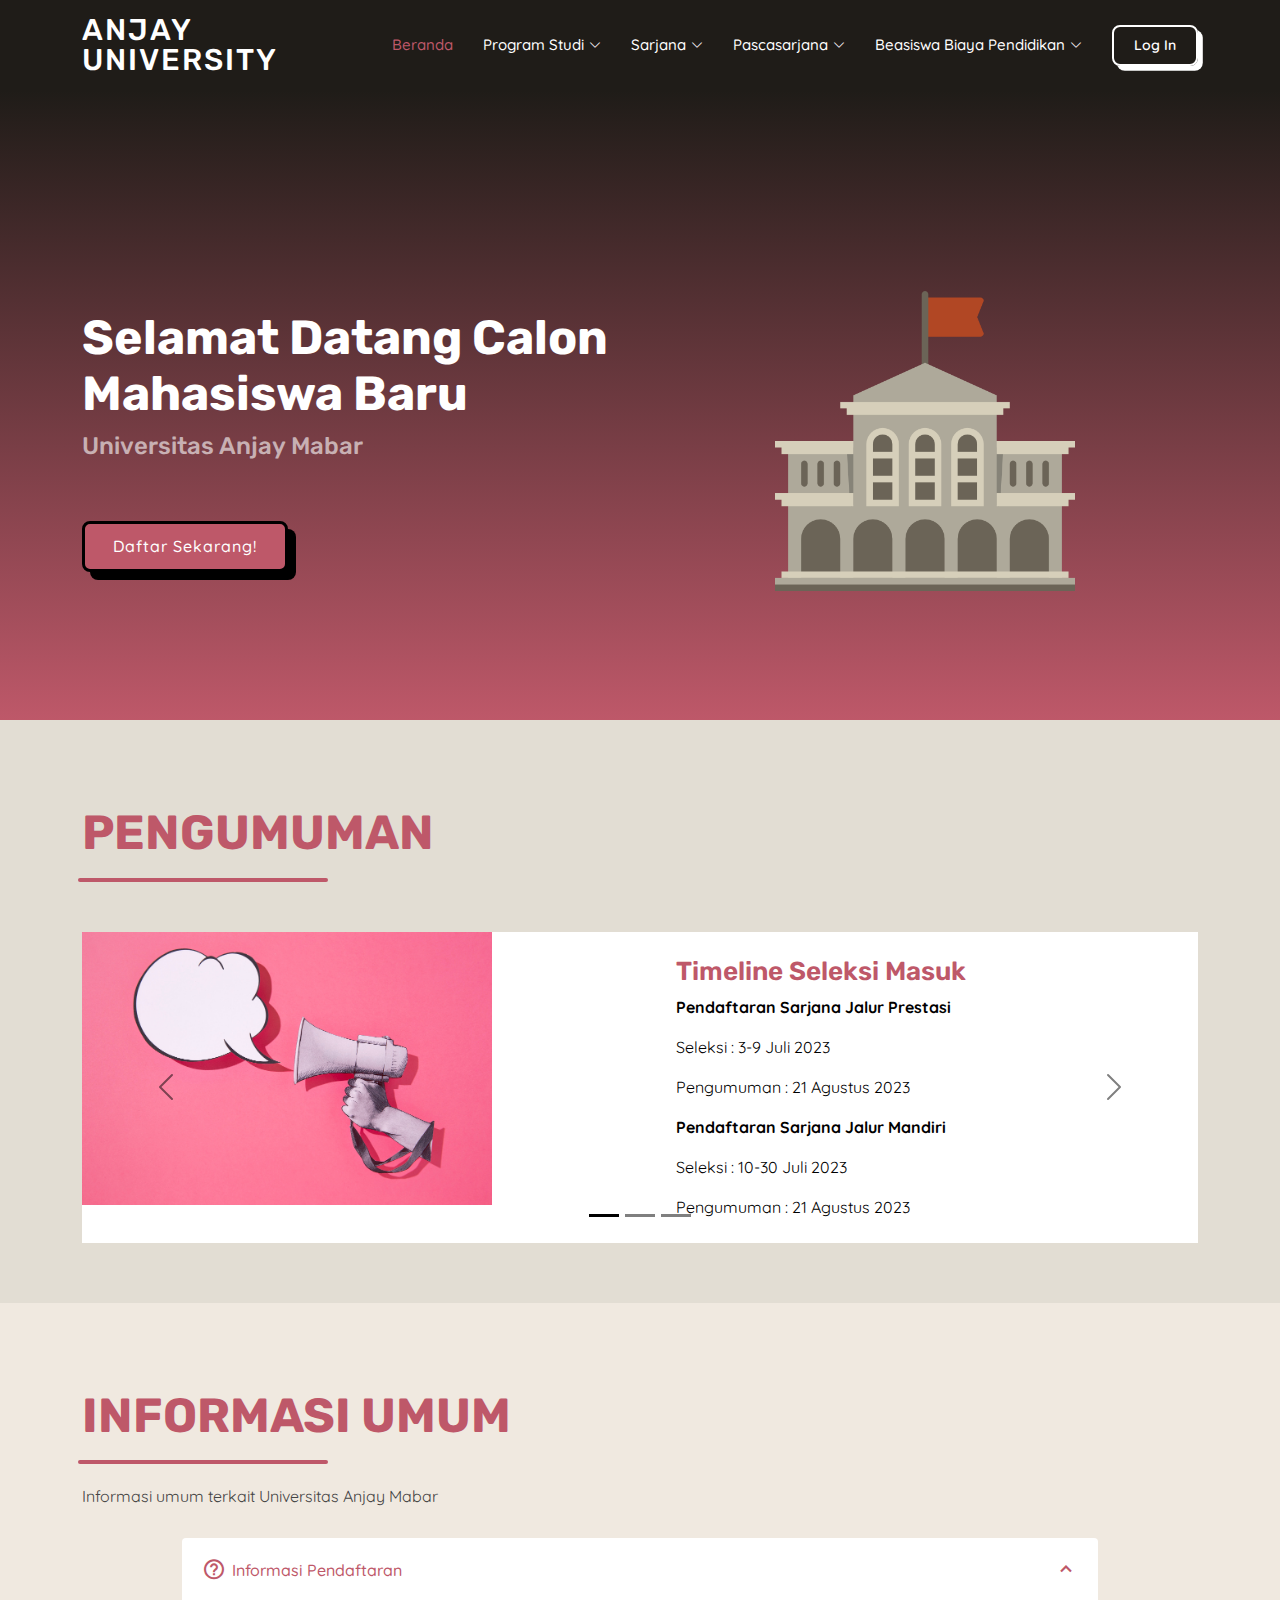
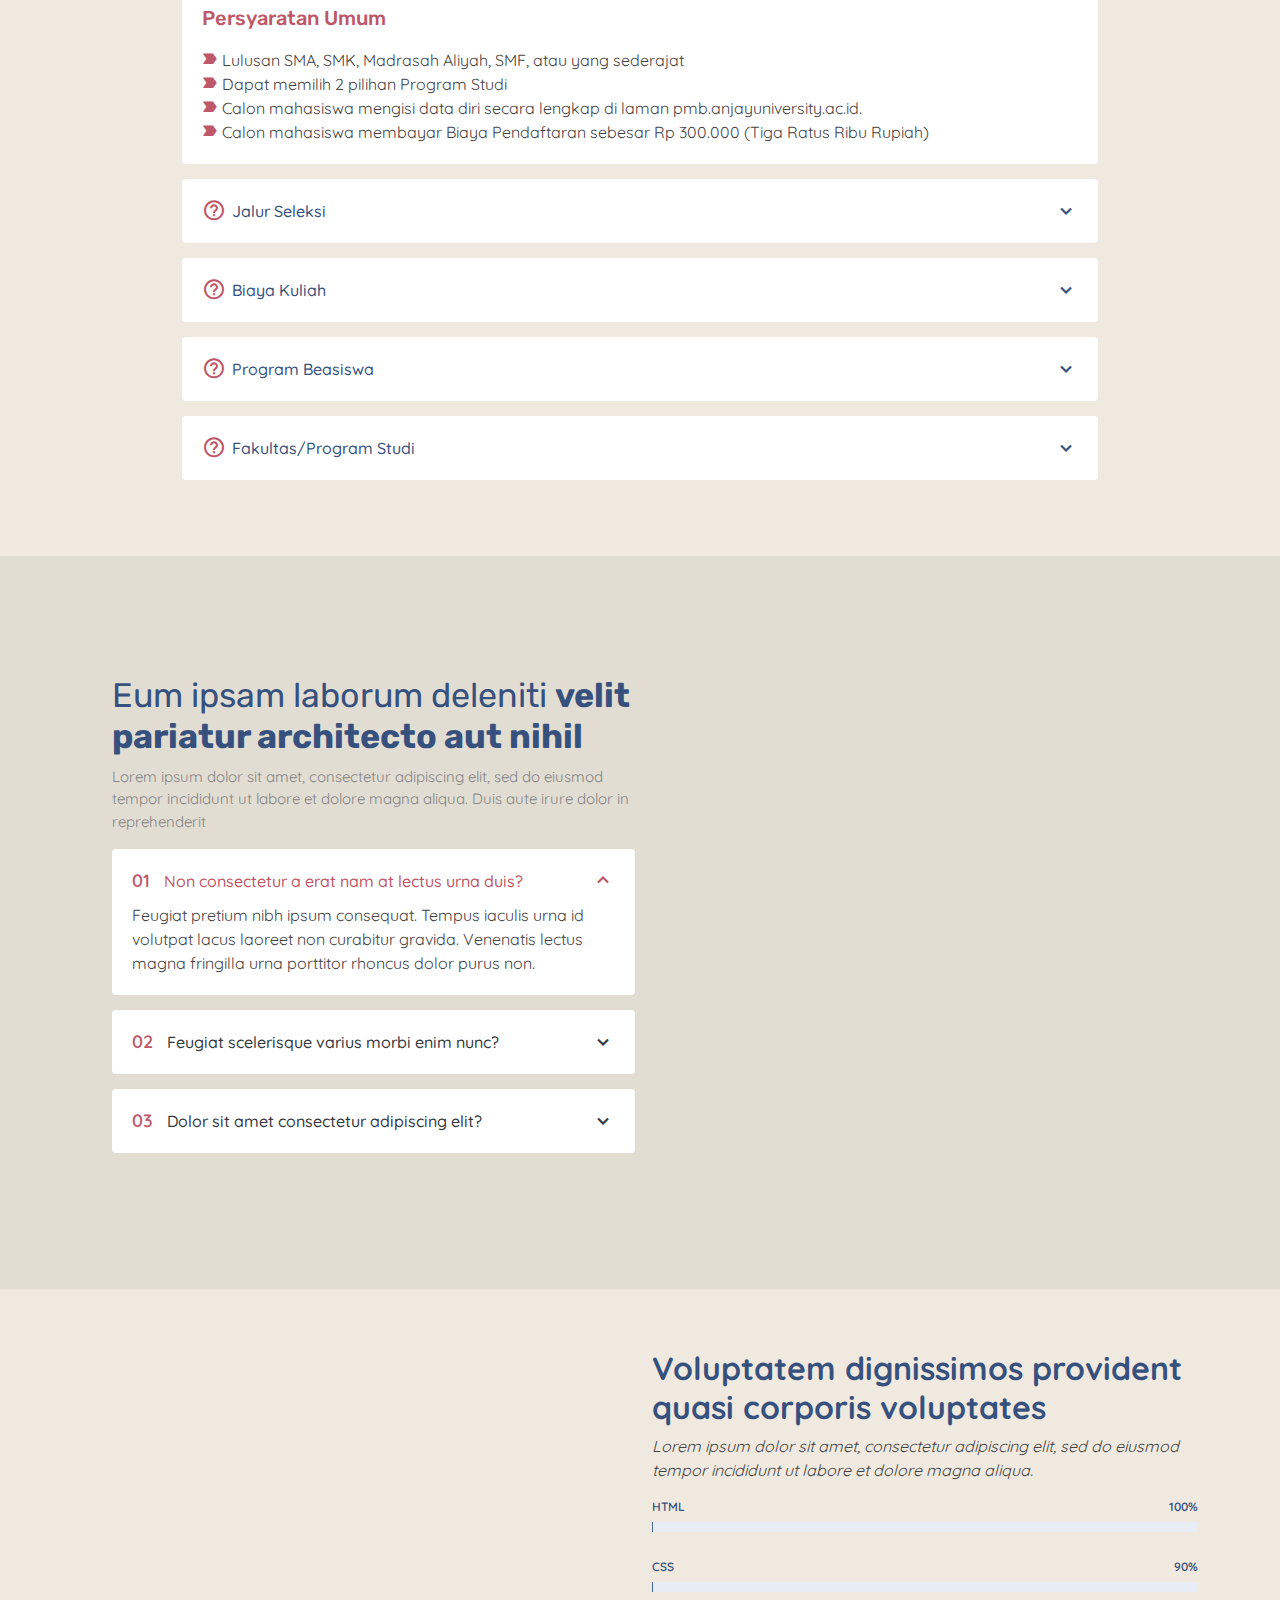
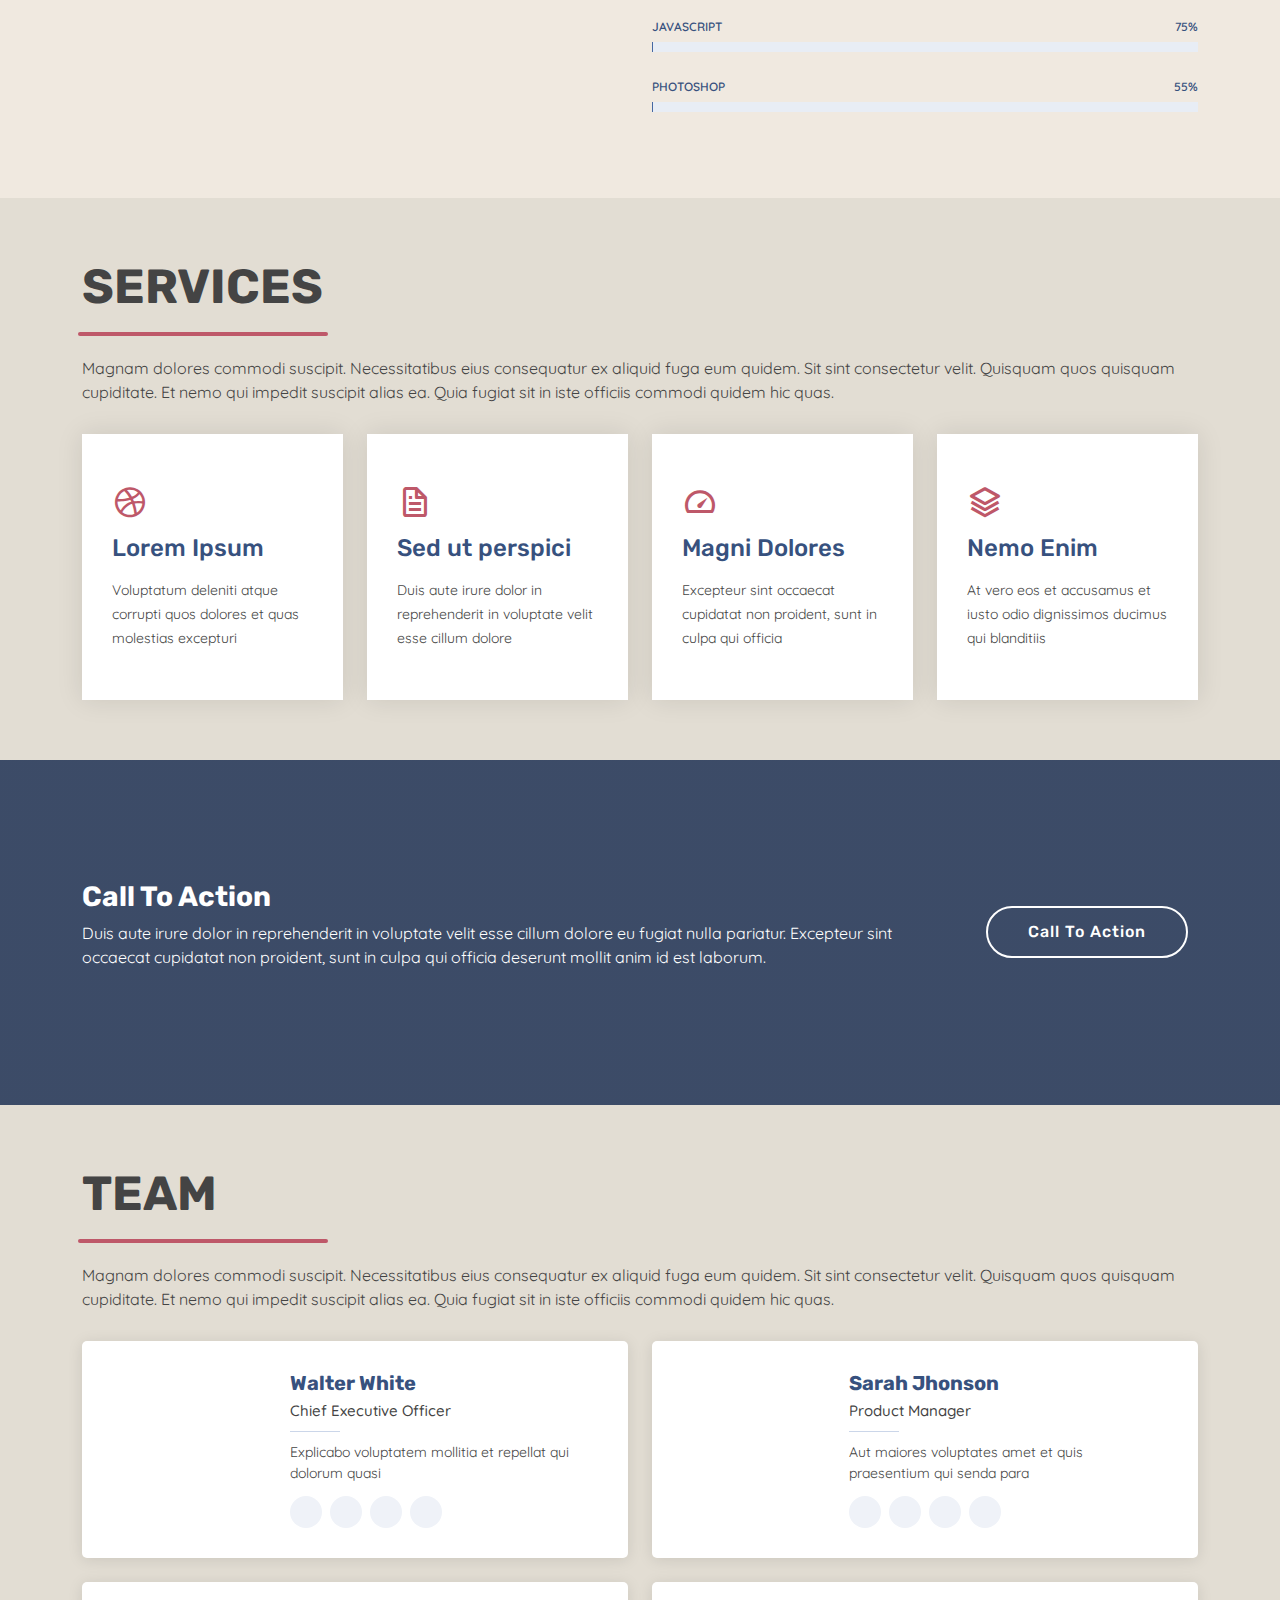
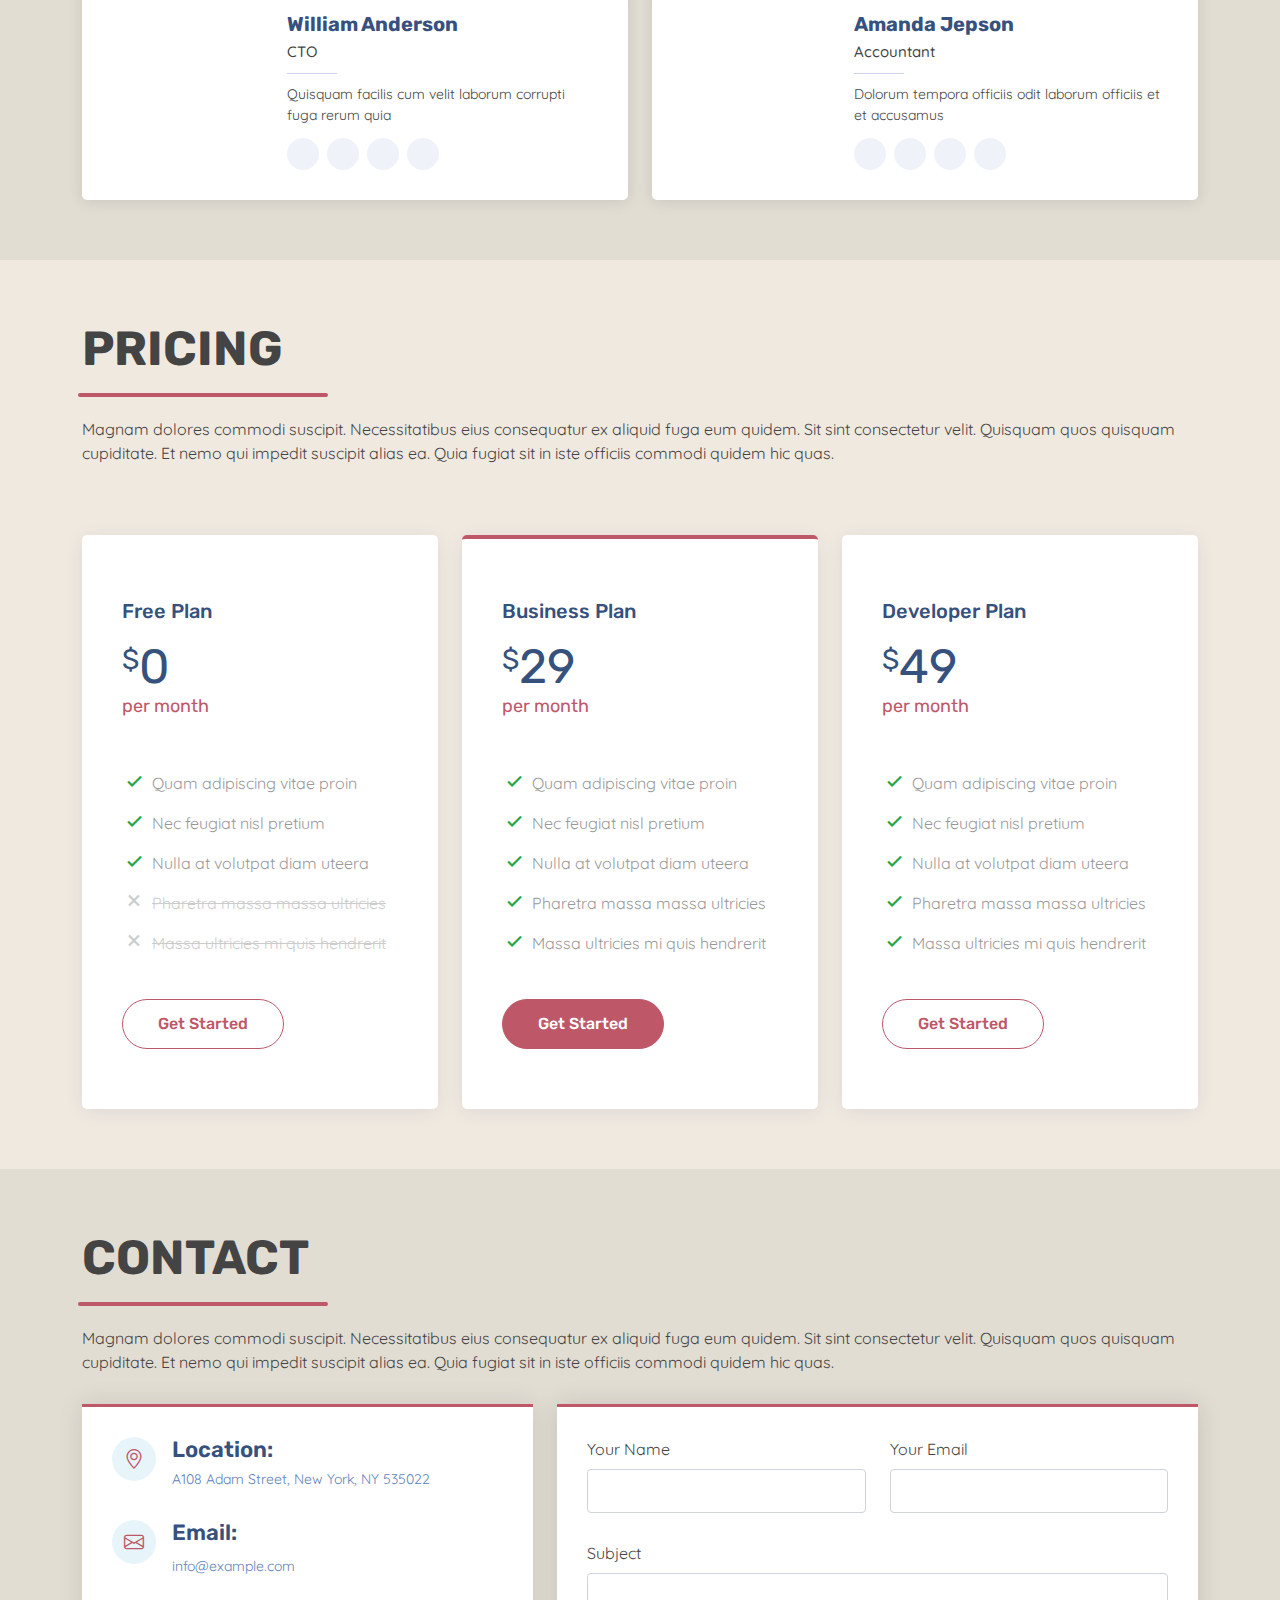
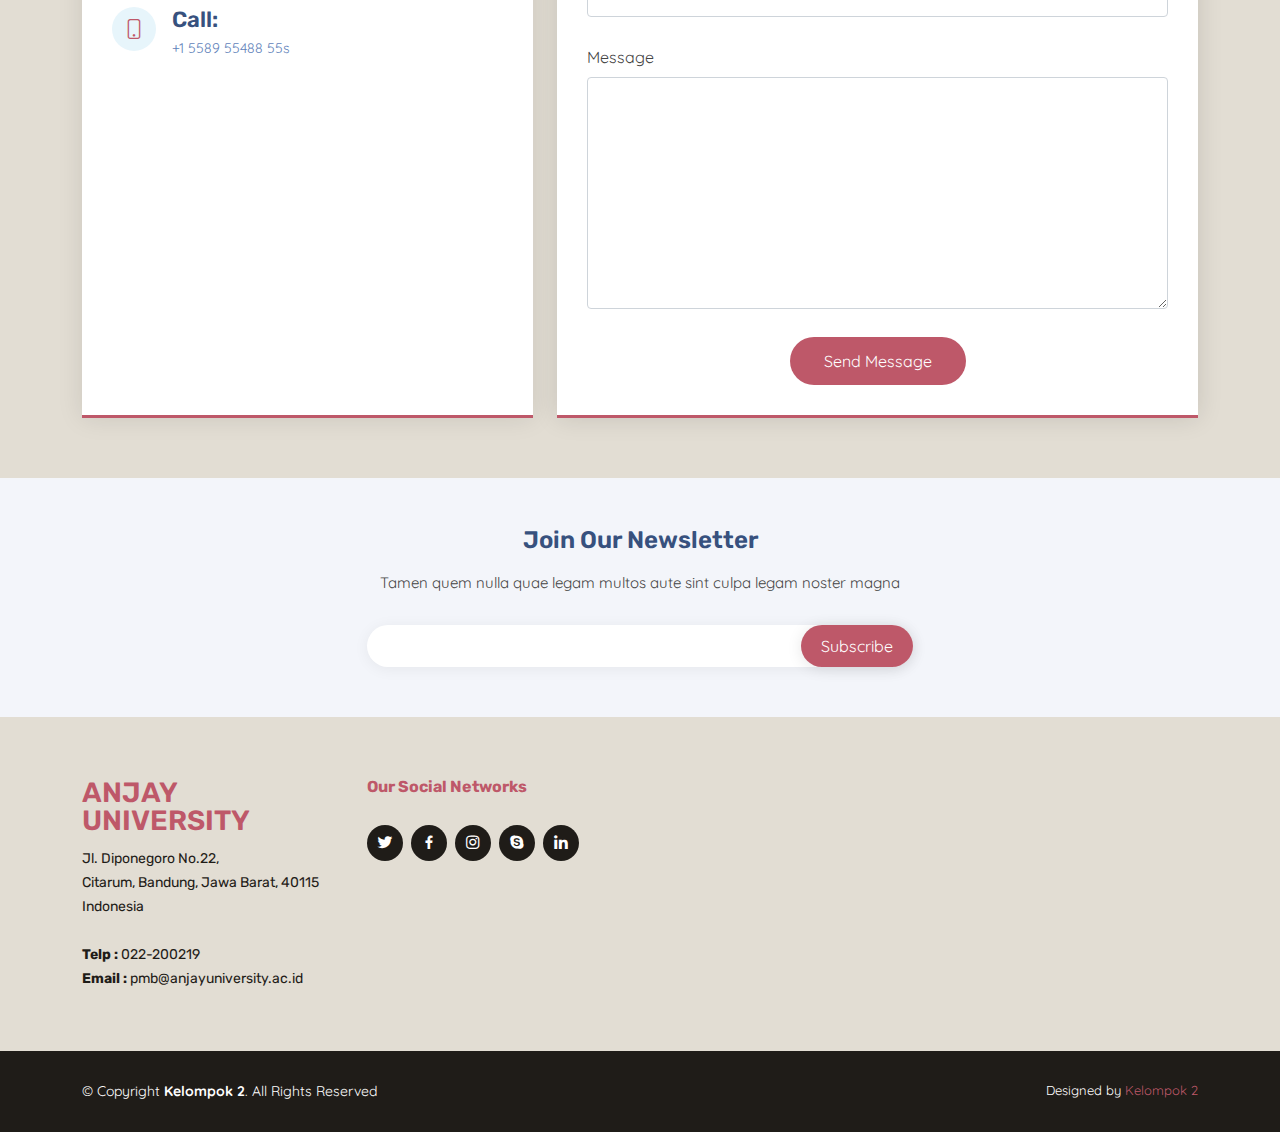
==== commit aaf3456e: "." ====
--- a/index.html
+++ b/index.html
@@ -1169,63 +1169,7 @@
                     </div>
 
                     <div class="col-lg-3 col-md-6 footer-links">
-                        <h4>Useful Links</h4>
-                        <ul>
-                            <li>
-                                <i class="bx bx-chevron-right"></i>
-                                <a href="#">Home</a>
-                            </li>
-                            <li>
-                                <i class="bx bx-chevron-right"></i>
-                                <a href="#">About us</a>
-                            </li>
-                            <li>
-                                <i class="bx bx-chevron-right"></i>
-                                <a href="#">Services</a>
-                            </li>
-                            <li>
-                                <i class="bx bx-chevron-right"></i>
-                                <a href="#">Terms of service</a>
-                            </li>
-                            <li>
-                                <i class="bx bx-chevron-right"></i>
-                                <a href="#">Privacy policy</a>
-                            </li>
-                        </ul>
-                    </div>
-
-                    <div class="col-lg-3 col-md-6 footer-links">
-                        <h4>Our Services</h4>
-                        <ul>
-                            <li>
-                                <i class="bx bx-chevron-right"></i>
-                                <a href="#">Web Design</a>
-                            </li>
-                            <li>
-                                <i class="bx bx-chevron-right"></i>
-                                <a href="#">Web Development</a>
-                            </li>
-                            <li>
-                                <i class="bx bx-chevron-right"></i>
-                                <a href="#">Product Management</a>
-                            </li>
-                            <li>
-                                <i class="bx bx-chevron-right"></i>
-                                <a href="#">Marketing</a>
-                            </li>
-                            <li>
-                                <i class="bx bx-chevron-right"></i>
-                                <a href="#">Graphic Design</a>
-                            </li>
-                        </ul>
-                    </div>
-
-                    <div class="col-lg-3 col-md-6 footer-links">
                         <h4>Our Social Networks</h4>
-                        <p class="text-black">
-                            Cras fermentum odio eu feugiat lide par naso
-                            tierra videa magna derita valies
-                        </p>
                         <div class="social-links mt-3">
                             <a href="#" class="twitter"><i class="bx bxl-twitter"></i></a>
                             <a href="#" class="facebook"><i class="bx bxl-facebook"></i></a>
--- a/assets/css/style.css
+++ b/assets/css/style.css
@@ -1,12 +1,12 @@
-/*--------------------------------------------------------------
+/*
 # General
---------------------------------------------------------------*/
+*/
 @import url('https://fonts.googleapis.com/css2?family=Quicksand:wght@300;400;500;600;700&family=Rubik:wght@400;500;600&display=swap');
 
 /* variabels */
 :root {
-    --base-1: #1F1C18;
-    --base-2: #BE5869;
+    --base-1: #1f1c18;
+    --base-2: #be5869;
     --base-2-hover: #be3e54;
 }
 
@@ -18,6 +18,10 @@
 
 .bg-base-1 {
     background: var(--base-1);
+}
+
+.bg-base-2 {
+    background: var(--base-2);
 }
 
 .base-2 {
@@ -43,9 +47,9 @@
     font-family: 'Rubik', sans-serif;
 }
 
-/*--------------------------------------------------------------
+/*
 # Preloader
---------------------------------------------------------------*/
+*/
 #preloader {
     position: fixed;
     top: 0;
@@ -92,9 +96,9 @@
     }
 }
 
-/*--------------------------------------------------------------
+/*
 # Back to top button
---------------------------------------------------------------*/
+*/
 .back-to-top {
     position: fixed;
     visibility: hidden;
@@ -125,9 +129,9 @@
     opacity: 1;
 }
 
-/*--------------------------------------------------------------
+/*
 # Header
---------------------------------------------------------------*/
+*/
 #header {
     transition: all 0.5s;
     z-index: 997;
@@ -137,7 +141,6 @@
 #header.header-scrolled,
 #header.header-inner-pages {
     background: rgba(71, 34, 34, 0.9) !important;
-
 }
 
 #header .logo {
@@ -158,9 +161,9 @@
     max-height: 40px;
 }
 
-/*--------------------------------------------------------------
+/*
 # Navigation Menu
---------------------------------------------------------------*/
+*/
 /**
 * Desktop Navigation 
 */
@@ -216,7 +219,7 @@
     font-size: 14px;
     border: 2px solid #fff;
     font-weight: 600;
-    box-shadow: .3rem .3rem #fff;
+    box-shadow: 0.3rem 0.3rem #fff;
 }
 
 .navbar .getstarted:hover,
@@ -403,21 +406,17 @@
     display: block;
 }
 
-/*--------------------------------------------------------------
+/*
 # Hero Section
---------------------------------------------------------------*/
+*/
 #hero {
     width: 100%;
     height: 70vh;
     background: #1d2b64;
     /* fallback for old browsers */
-    background: -webkit-linear-gradient(to top,
-            var(--base-2),
-            var(--base-1));
+    background: -webkit-linear-gradient(to top, var(--base-2), var(--base-1));
     /* Chrome 10-25, Safari 5.1-6 */
-    background: linear-gradient(to top,
-            var(--base-2),
-            var(--base-1));
+    background: linear-gradient(to top, var(--base-2), var(--base-1));
     /* W3C, IE 10+/ Edge, Firefox 16+, Chrome 26+, Opera 12+, Safari 7+ */
 }
 
@@ -459,7 +458,7 @@
     margin: 10px 0 0 0;
     color: #fff;
     background: var(--base-2);
-    box-shadow: .5rem .5rem #000;
+    box-shadow: 0.5rem 0.5rem #000;
     border: 3px solid #000;
 }
 
@@ -561,9 +560,9 @@
     }
 }
 
-/*--------------------------------------------------------------
+/*
 # Sections General
---------------------------------------------------------------*/
+*/
 section {
     padding: 60px 0;
     overflow: hidden;
@@ -604,9 +603,9 @@
     margin-bottom: 0;
 }
 
-/*--------------------------------------------------------------
+/*
 # Clients
---------------------------------------------------------------*/
+*/
 .clients {
     padding: 12px 0;
     text-align: center;
@@ -631,9 +630,9 @@
     }
 }
 
-/*--------------------------------------------------------------
+/*
 # Pengumuman
---------------------------------------------------------------*/
+*/
 .pengumuman .content h3 {
     font-weight: 600;
     font-size: 26px;
@@ -693,9 +692,9 @@
     background: #f0e9e0;
 } */
 
-/*--------------------------------------------------------------
+/*
 # Why Us
---------------------------------------------------------------*/
+*/
 .why-us .content {
     padding: 60px 100px 0 100px;
 }
@@ -822,9 +821,9 @@
     }
 }
 
-/*--------------------------------------------------------------
+/*
 # Skills
---------------------------------------------------------------*/
+*/
 .skills .content h3 {
     font-weight: 700;
     font-size: 32px;
@@ -885,9 +884,9 @@
     background-color: #4668a2;
 }
 
-/*--------------------------------------------------------------
+/*
 # Services
---------------------------------------------------------------*/
+*/
 .services .icon-box {
     box-shadow: 0px 0 25px 0 rgba(0, 0, 0, 0.1);
     padding: 50px 30px;
@@ -930,9 +929,9 @@
     color: var(--base-2);
 }
 
-/*--------------------------------------------------------------
+/*
 # Cta
---------------------------------------------------------------*/
+*/
 .cta {
     background: linear-gradient(rgba(40, 58, 90, 0.9), rgba(40, 58, 90, 0.9)),
         url('../img/cta-bg.jpg') fixed center center;
@@ -983,9 +982,9 @@
     }
 }
 
-/*--------------------------------------------------------------
+/*
 # Portfolio
---------------------------------------------------------------*/
+*/
 .portfolio #portfolio-flters {
     list-style: none;
     margin-bottom: 20px;
@@ -1076,9 +1075,9 @@
     opacity: 1;
 }
 
-/*--------------------------------------------------------------
+/*
 # Portfolio Details
---------------------------------------------------------------*/
+*/
 .portfolio-details {
     padding-top: 40px;
 }
@@ -1141,9 +1140,9 @@
     padding: 0;
 }
 
-/*--------------------------------------------------------------
+/*
 # Team
---------------------------------------------------------------*/
+*/
 .team .member {
     position: relative;
     box-shadow: 0px 2px 15px rgba(0, 0, 0, 0.1);
@@ -1238,9 +1237,9 @@
     margin-left: 8px;
 }
 
-/*--------------------------------------------------------------
+/*
 # Pricing
---------------------------------------------------------------*/
+*/
 .pricing .row {
     padding-top: 40px;
 }
@@ -1364,9 +1363,9 @@
     }
 }
 
-/*--------------------------------------------------------------
+/*
 # Frequently Asked Questions
---------------------------------------------------------------*/
+*/
 .faq .faq-list {
     padding: 0 100px;
 }
@@ -1447,9 +1446,9 @@
     }
 }
 
-/*--------------------------------------------------------------
+/*
 # Contact
---------------------------------------------------------------*/
+*/
 .contact .info {
     border-top: 3px solid var(--base-2);
     border-bottom: 3px solid var(--base-2);
@@ -1648,9 +1647,9 @@
     }
 }
 
-/*--------------------------------------------------------------
+/*
 # Breadcrumbs
---------------------------------------------------------------*/
+*/
 .breadcrumbs {
     padding: 15px 0;
     /* background: #f3f5fa; */
@@ -1667,7 +1666,7 @@
 .breadcrumbs h2 {
     font-size: 28px;
     font-weight: 600;
-    color: #37517e;
+    color: var(--base-2);
 }
 
 .breadcrumbs ol {
@@ -1690,9 +1689,9 @@
     content: '/';
 }
 
-/*--------------------------------------------------------------
+/*
 # Footer
---------------------------------------------------------------*/
+*/
 #footer {
     font-size: 14px;
     background: var(--base-1);
@@ -1883,4 +1882,53 @@
     #footer .credits {
         padding-top: 4px;
     }
+}
+
+/*
+Start Beasiswa Biaya Pendidikan 
+*/
+.inner-page1 h3,
+.inner-page2 h3,
+.inner-page3 h3,
+.inner-page4 h3 {
+    color: var(--base-2);
+}
+
+/*
+End Beasiswa Biaya Pendidikan 
+*/
+
+/*
+Sarjana
+*/
+.jalur-mandiri li {
+    padding: .5rem;
+}
+
+.academic-calendar ul {
+    list-style: none;
+}
+
+.academic-calendar li+li {
+    margin-top: 15px;
+}
+
+.academic-calendar li {
+    padding: 20px;
+    background: #ffffff;
+    border-radius: 4px;
+    position: relative;
+}
+
+.academic-calendar li:nth-child(2),
+.academic-calendar li:nth-child(4),
+.academic-calendar li:nth-child(6) {
+    background: #777777;
+    color: #fff;
+}
+
+.registration-snmptn li,
+.informasi-daftar-ulang li {
+    margin: 1rem 0;
+    padding-left: 4px;
 }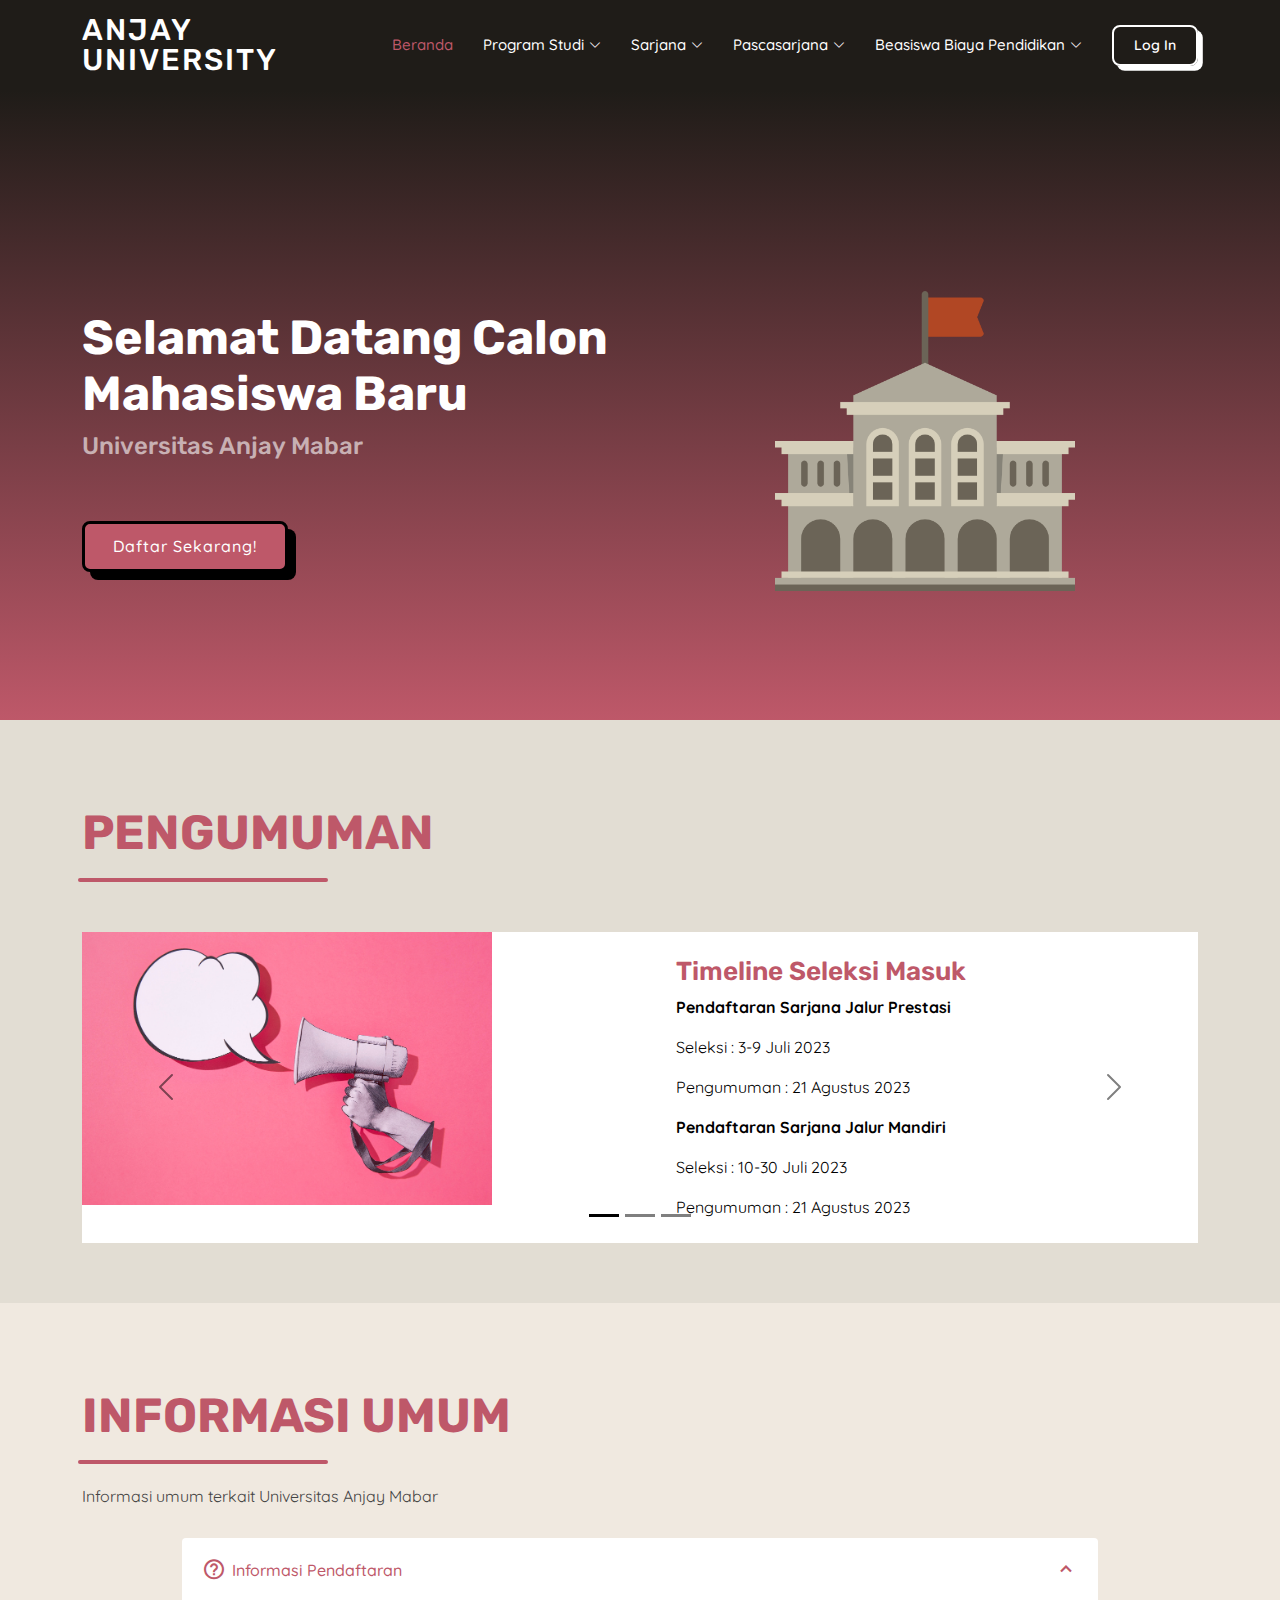
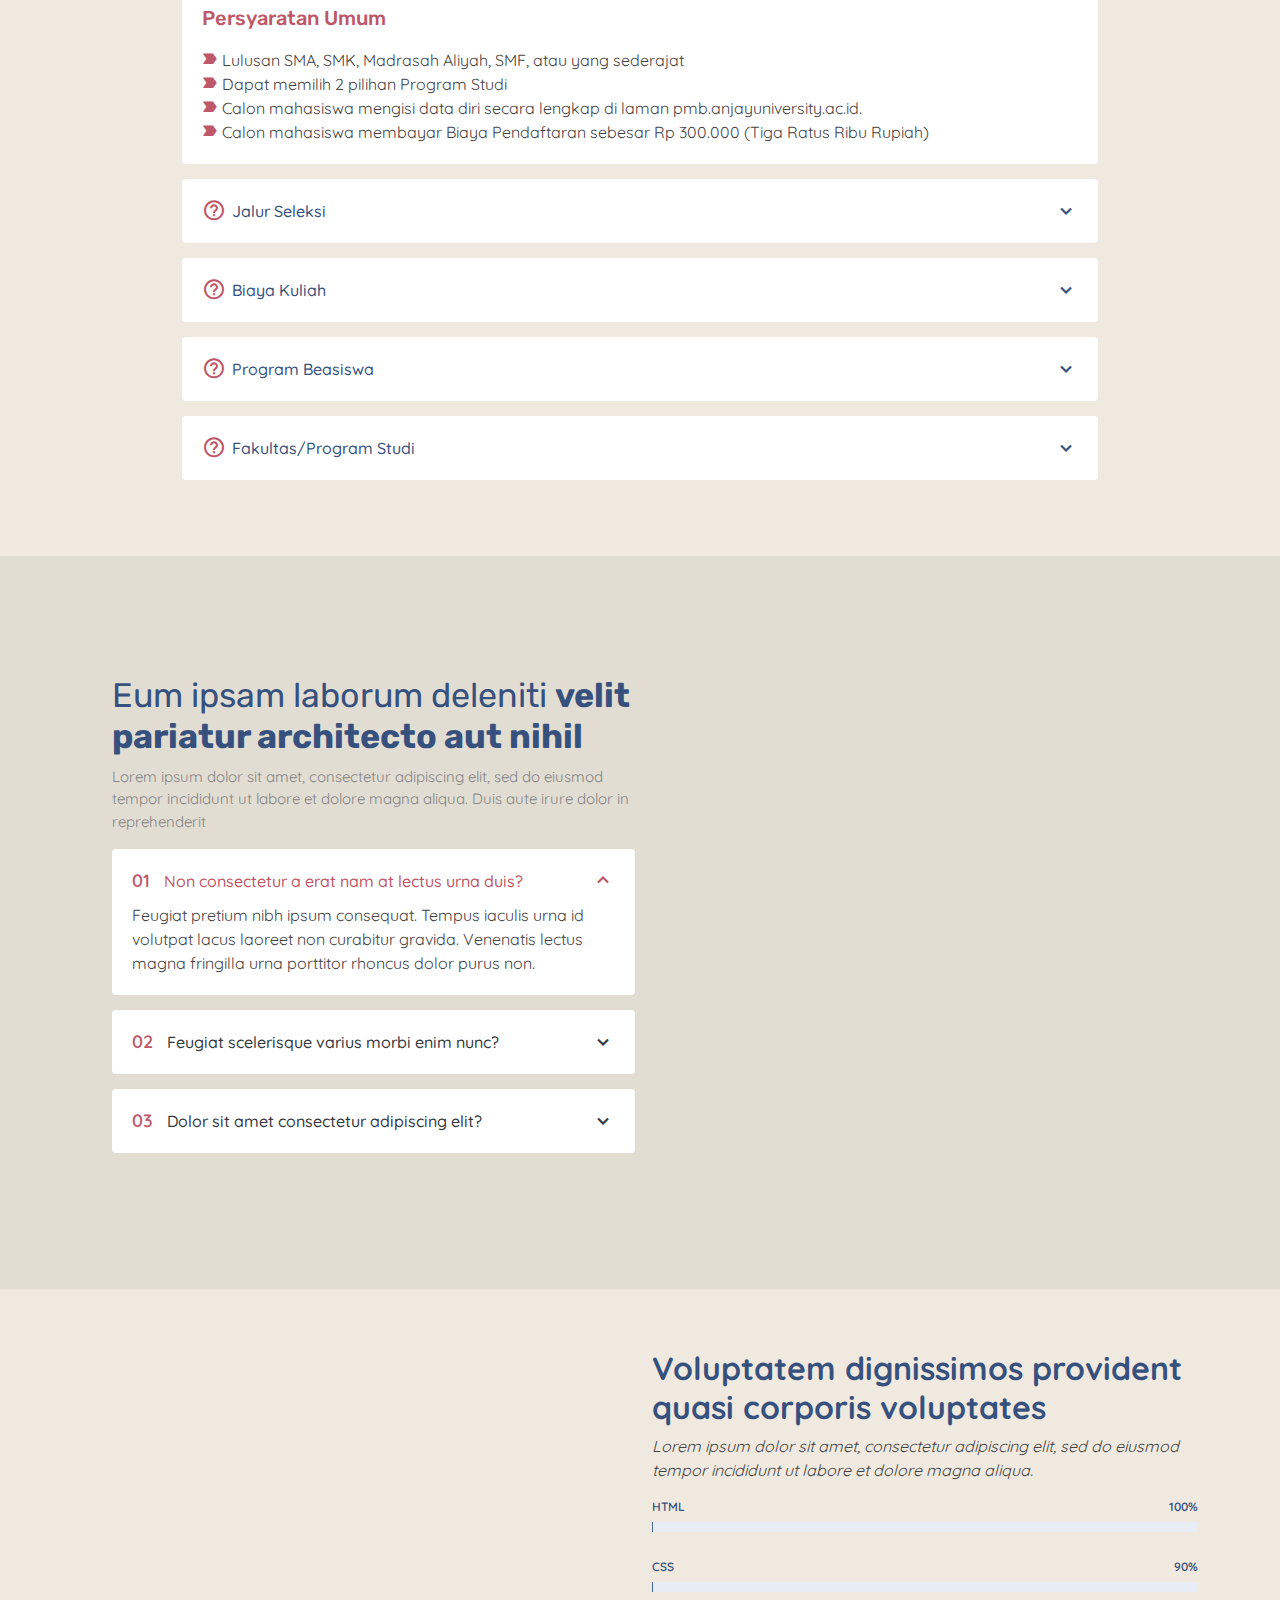
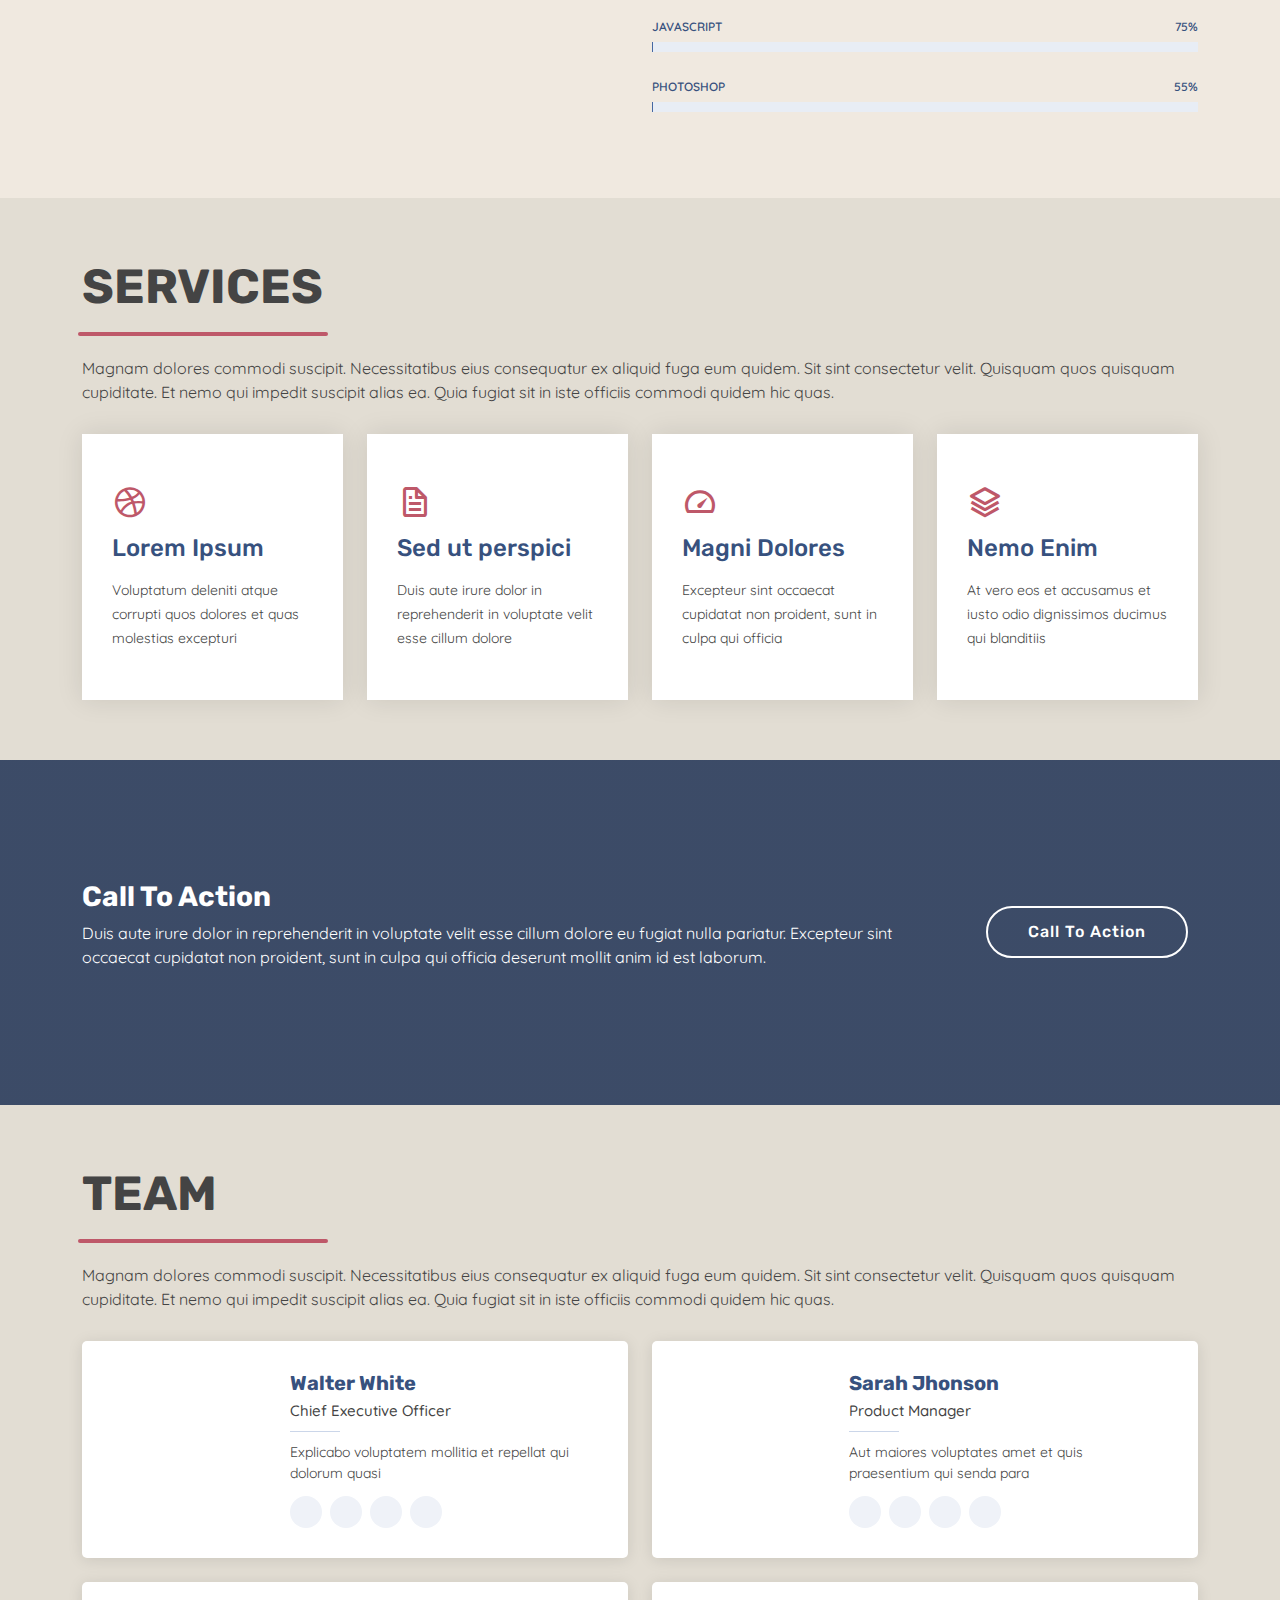
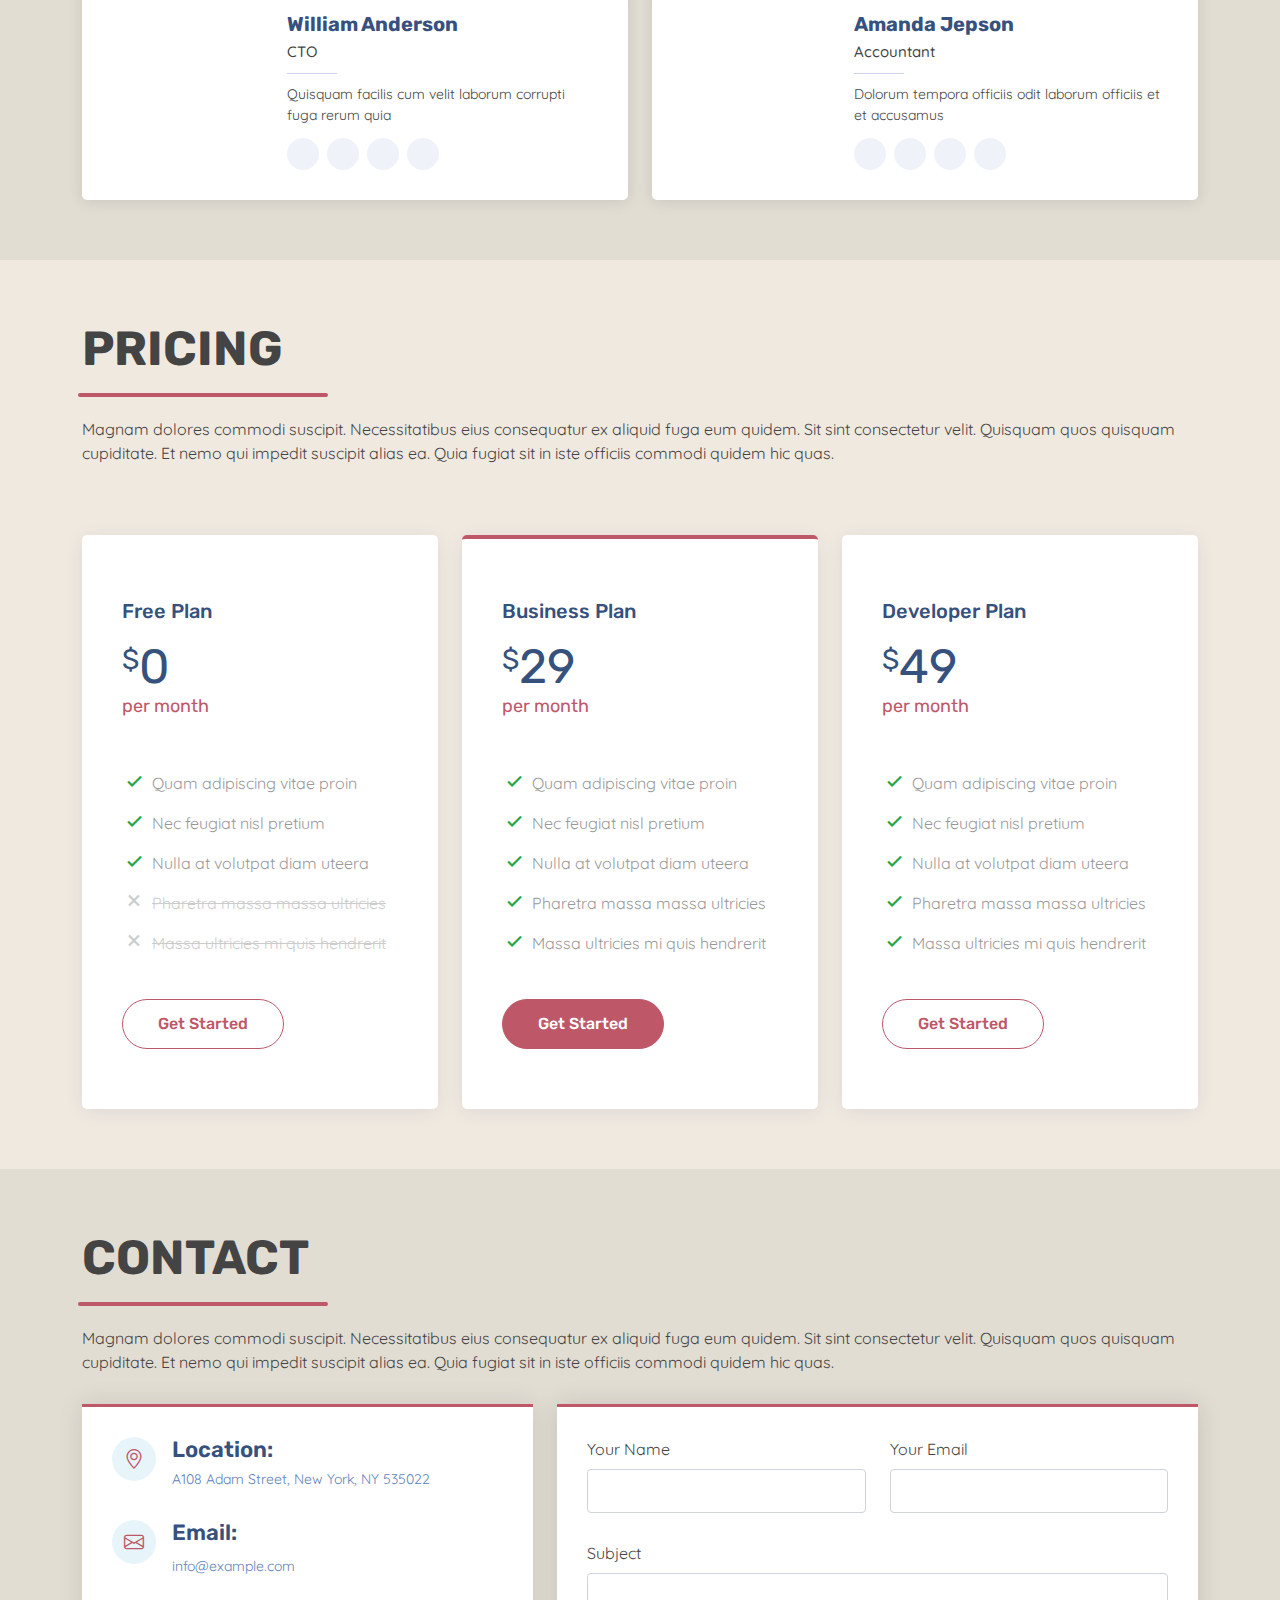
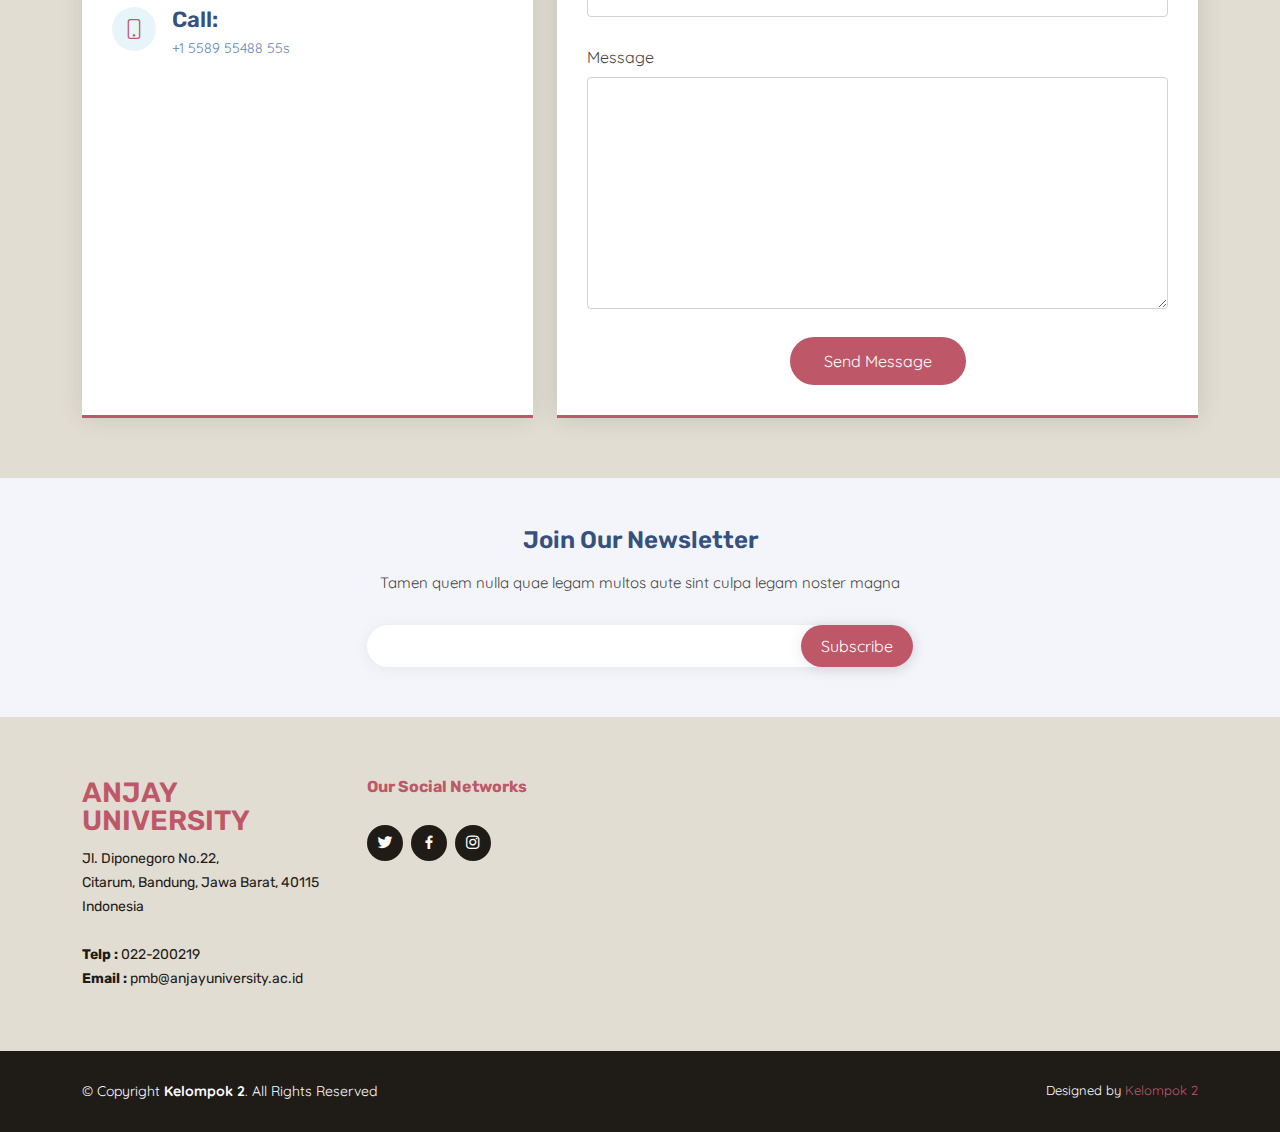
==== commit 901661f3: "." ====
--- a/index.html
+++ b/index.html
@@ -1174,8 +1174,6 @@
                             <a href="#" class="twitter"><i class="bx bxl-twitter"></i></a>
                             <a href="#" class="facebook"><i class="bx bxl-facebook"></i></a>
                             <a href="#" class="instagram"><i class="bx bxl-instagram"></i></a>
-                            <a href="#" class="google-plus"><i class="bx bxl-skype"></i></a>
-                            <a href="#" class="linkedin"><i class="bx bxl-linkedin"></i></a>
                         </div>
                     </div>
                 </div>
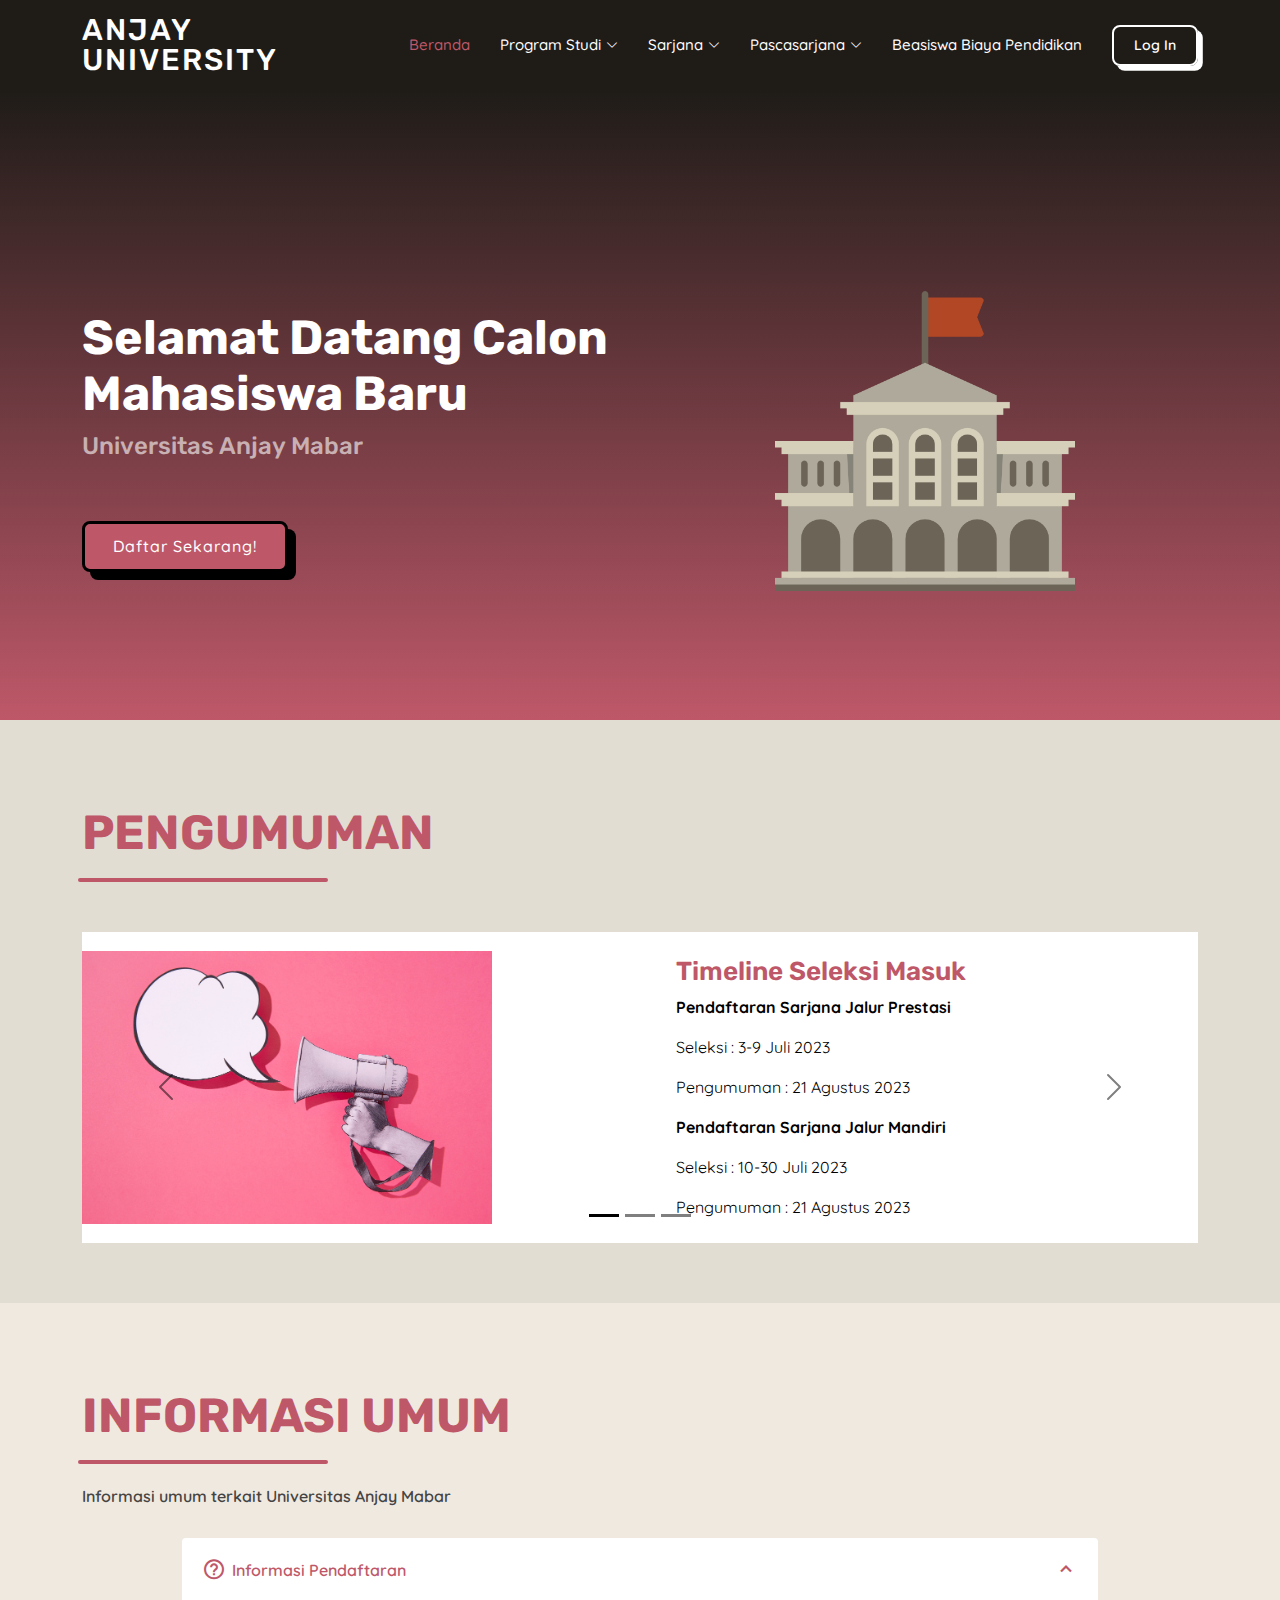
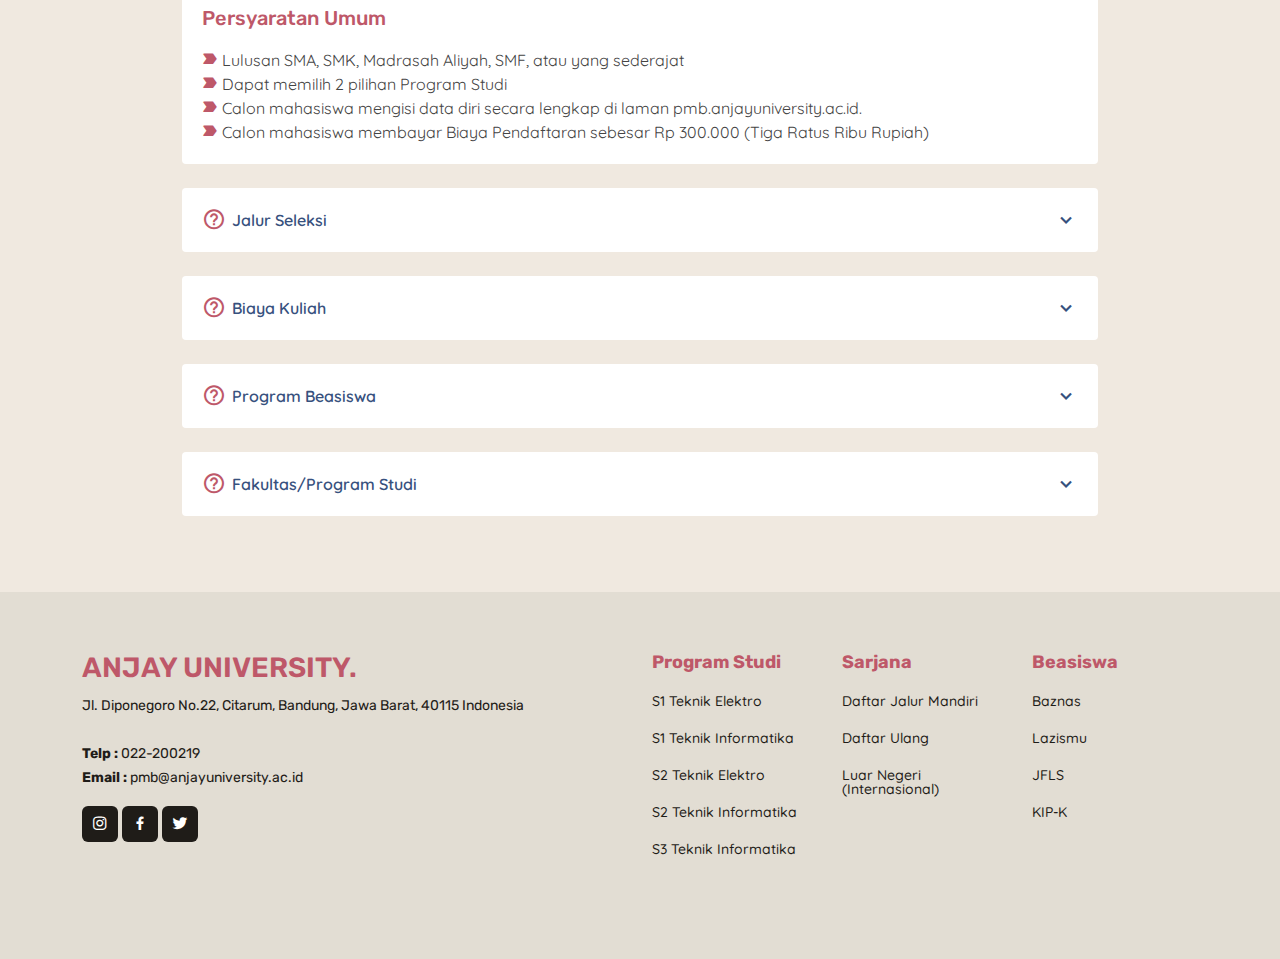
==== commit 1997fee3: "change footer layout" ====
--- a/index.html
+++ b/index.html
@@ -17,7 +17,7 @@
 </head>
 
 <body>
-    <!-- ======= Header ======= -->
+    <!-- Header -->
     <header id="header" class="sticky-top bg-base-1">
         <div class="container d-flex align-items-center">
             <h1 class="logo me-auto">
@@ -27,11 +27,8 @@
             <nav id="navbar" class="navbar">
                 <ul>
                     <li>
-                        <a class="nav-link scrollto active" href="#hero">Beranda</a>
+                        <a class="nav-link active" href="#">Beranda</a>
                     </li>
-                    <!-- <li>
-                        <a class="nav-link scrollto" href="#about">Pengumuman</a>
-                    </li> -->
                     <li class="dropdown">
                         <a href="#">
                             <span>Program Studi</span>
@@ -43,19 +40,19 @@
                                     <i class="bi bi-chevron-right"></i></a>
                                 <ul>
                                     <li>
-                                        <a href="#!">S1 Teknik Elektro</a>
+                                        <a href="#">S1 Teknik Elektro</a>
                                     </li>
                                     <li>
-                                        <a href="#!">S1 Teknik Informatika</a>
+                                        <a href="#">S1 Teknik Informatika</a>
                                     </li>
                                     <li>
-                                        <a href="#!">S2 Teknik Elektro</a>
+                                        <a href="#">S2 Teknik Elektro</a>
                                     </li>
                                     <li>
-                                        <a href="#!">S2 Teknik Informatika</a>
+                                        <a href="#">S2 Teknik Informatika</a>
                                     </li>
                                     <li>
-                                        <a href="#!">S3 Teknik Informatika</a>
+                                        <a href="#">S3 Teknik Informatika</a>
                                     </li>
                                 </ul>
                             </li>
@@ -89,28 +86,13 @@
                             </li>
                         </ul>
                     </li>
-                    <li class="dropdown">
-                        <a href="#">
+                    <li class="nav-link">
+                        <a href="./pages/BeasiswaBiayaPendidikan/Beasiswa.html">
                             <span>Beasiswa Biaya Pendidikan</span>
-                            <i class="bi bi-chevron-down"></i>
                         </a>
-                        <ul>
-                            <li>
-                                <a href="#">Baznas</a>
-                            </li>
-                            <li>
-                                <a href="#">Lazismu</a>
-                            </li>
-                            <li>
-                                <a href="#">JFLS</a>
-                            </li>
-                            <li>
-                                <a href="#">KIP-K</a>
-                            </li>
-                        </ul>
                     </li>
                     <li>
-                        <a class="getstarted scrollto" href="#about">Log In</a>
+                        <a class="getstarted scrollto" href="#">Log In</a>
                     </li>
                 </ul>
                 <i class="bi bi-list mobile-nav-toggle"></i>
@@ -123,15 +105,14 @@
     <section id="hero" class="d-flex align-items-center">
         <div class="container">
             <div class="row">
-                <div class="col-lg-6 d-flex flex-column justify-content-center pt-4 pt-lg-0 order-2 order-lg-1"
-                    data-aos="fade-up" data-aos-delay="200">
+                <div class="col-lg-6 d-flex flex-column justify-content-center pt-4 pt-lg-0 order-2 order-lg-1">
                     <h1>Selamat Datang Calon Mahasiswa Baru</h1>
                     <h2>Universitas Anjay Mabar</h2>
                     <div class="d-flex justify-content-center justify-content-lg-start">
-                        <a href="#about" class="btn-get-started scrollto">Daftar Sekarang!</a>
+                        <a href="#" class="btn-get-started scrollto">Daftar Sekarang!</a>
                     </div>
                 </div>
-                <div class="col-lg-6 order-1 order-lg-2 hero-img" data-aos="zoom-in" data-aos-delay="200">
+                <div class="col-lg-6 order-1 order-lg-2 hero-img">
                     <img src="./assets/image/hero.png" class="img-fluid animated" alt="" />
                 </div>
             </div>
@@ -140,9 +121,9 @@
     <!-- End Hero -->
 
     <main id="main">
-        <!-- ======= Pengumuman ======= -->
+        <!-- Pengumuman -->
         <section id="pengumuman" class="pengumuman section-bg">
-            <div class="container" data-aos="fade-up">
+            <div class="container">
                 <div class="section-title">
                     <h2 class="mt-4 base-2">
                         PENGUMUMAN
@@ -161,7 +142,7 @@
                     <div class="carousel-inner">
                         <div class="carousel-item active bg-white">
                             <div class="row content">
-                                <div class="col-lg-6">
+                                <div class="col-lg-6 d-flex align-items-center">
                                     <img src="./assets/image/announcement.jpg" class="d-block w-75" alt="...">
                                 </div>
                                 <div class="col-lg-6">
@@ -179,7 +160,7 @@
                         </div>
                         <div class="carousel-item bg-white">
                             <div class="row content">
-                                <div class="col-lg-6">
+                                <div class="col-lg-6 d-flex align-items-center">
                                     <img src="./assets/image/announcement.jpg" class="d-block w-75" alt="...">
                                 </div>
                                 <div class="col-lg-6">
@@ -196,7 +177,7 @@
                         </div>
                         <div class="carousel-item bg-white">
                             <div class="row content">
-                                <div class="col-lg-6">
+                                <div class="col-lg-6 d-flex align-items-center">
                                     <img src="./assets/image/announcement.jpg" class="d-block w-75" alt="...">
                                 </div>
                                 <div class="col-lg-6">
@@ -228,28 +209,28 @@
         </section>
         <!-- End Pengumuman -->
 
-        <!-- ======= Informasi Umum ======= -->
-        <section id="faq" class="faq">
-            <div class="container" data-aos="fade-up">
+        <!-- Informasi Umum -->
+        <section id="informasi-umum" class="informasi-umum">
+            <div class="container">
                 <div class="section-title">
                     <h2 class="mt-4 base-2">
                         INFORMASI UMUM
                     </h2>
-                    <p>
+                    <p class="fw-semibold">
                         Informasi umum terkait Universitas Anjay Mabar
                     </p>
                 </div>
 
-                <div class="faq-list">
+                <div class="informasi-umum-list">
                     <ul>
-                        <li data-aos="fade-up" data-aos-delay="100">
+                        <li>
                             <i class="bx bx-help-circle icon-help"></i>
-                            <a data-bs-toggle="collapse" class="collapse" data-bs-target="#faq-list-1">
+                            <a data-bs-toggle="collapse" class="collapse" data-bs-target="#informasi-umum-list-1">
                                 Informasi Pendaftaran
                                 <i class="bx bx-chevron-down icon-show"></i>
                                 <i class="bx bx-chevron-up icon-close"></i>
                             </a>
-                            <div id="faq-list-1" class="collapse show" data-bs-parent=".faq-list">
+                            <div id="informasi-umum-list-1" class="collapse show" data-bs-parent=".informasi-umum-list">
                                 <h5 class="mt-4 base-2">
                                     Persyaratan Umum
                                 </h5>
@@ -275,14 +256,14 @@
                             </div>
                         </li>
 
-                        <li data-aos="fade-up" data-aos-delay="200">
+                        <li>
                             <i class="bx bx-help-circle icon-help"></i>
-                            <a data-bs-toggle="collapse" data-bs-target="#faq-list-2" class="collapsed">
+                            <a data-bs-toggle="collapse" data-bs-target="#informasi-umum-list-2" class="collapsed">
                                 Jalur Seleksi
                                 <i class="bx bx-chevron-down icon-show"></i>
                                 <i class="bx bx-chevron-up icon-close"></i>
                             </a>
-                            <div id="faq-list-2" class="collapse" data-bs-parent=".faq-list">
+                            <div id="informasi-umum-list-2" class="collapse" data-bs-parent=".informasi-umum-list">
                                 <h6 class="mt-4 base-2">
                                     1. Jalur Ujian Mandiri
                                 </h6>
@@ -313,14 +294,14 @@
                             </div>
                         </li>
 
-                        <li data-aos="fade-up" data-aos-delay="300">
+                        <li>
                             <i class="bx bx-help-circle icon-help"></i>
-                            <a data-bs-toggle="collapse" data-bs-target="#faq-list-3" class="collapsed">
+                            <a data-bs-toggle="collapse" data-bs-target="#informasi-umum-list-3" class="collapsed">
                                 Biaya Kuliah
                                 <i class="bx bx-chevron-down icon-show"></i>
                                 <i class="bx bx-chevron-up icon-close"></i>
                             </a>
-                            <div id="faq-list-3" class="collapse" data-bs-parent=".faq-list">
+                            <div id="informasi-umum-list-3" class="collapse" data-bs-parent=".informasi-umum-list">
                                 <table class="table table-hover mt-4">
                                     <thead>
                                         <tr>
@@ -350,13 +331,13 @@
                         </li>
 
 
-                        <li data-aos="fade-up" data-aos-delay="400">
+                        <li>
                             <i class="bx bx-help-circle icon-help"></i>
-                            <a data-bs-toggle="collapse" data-bs-target="#faq-list-4" class="collapsed">
+                            <a data-bs-toggle="collapse" data-bs-target="#informasi-umum-list-4" class="collapsed">
                                 Program Beasiswa
                                 <i class="bx bx-chevron-down icon-show"></i>
                                 <i class="bx bx-chevron-up icon-close"></i></a>
-                            <div id="faq-list-4" class="collapse" data-bs-parent=".faq-list">
+                            <div id="informasi-umum-list-4" class="collapse" data-bs-parent=".informasi-umum-list">
                                 <h5 class="mt-4 base-2">
                                     Program Beasiswa 50%
                                 </h5>
@@ -383,13 +364,13 @@
                             </div>
                         </li>
 
-                        <li data-aos="fade-up" data-aos-delay="500">
+                        <li>
                             <i class="bx bx-help-circle icon-help"></i>
-                            <a data-bs-toggle="collapse" data-bs-target="#faq-list-5" class="collapsed">
+                            <a data-bs-toggle="collapse" data-bs-target="#informasi-umum-list-5" class="collapsed">
                                 Fakultas/Program Studi
                                 <i class="bx bx-chevron-down icon-show"></i><i
                                     class="bx bx-chevron-up icon-close"></i></a>
-                            <div id="faq-list-5" class="collapse" data-bs-parent=".faq-list">
+                            <div id="informasi-umum-list-5" class="collapse" data-bs-parent=".informasi-umum-list">
                                 <div class="row content">
                                     <div class="col-lg-6">
                                         <h5 class="mt-4 base-2">
@@ -555,647 +536,95 @@
                 </div>
             </div>
         </section>
-        <!-- ======= End Informasi Umum ======= -->
-
-        <!-- ======= Why Us Section ======= -->
-        <section id="why-us" class="why-us section-bg">
-            <div class="container-fluid" data-aos="fade-up">
-                <div class="row">
-                    <div
-                        class="col-lg-7 d-flex flex-column justify-content-center align-items-stretch order-2 order-lg-1">
-                        <div class="content">
-                            <h3>
-                                Eum ipsam laborum deleniti
-                                <strong>velit pariatur architecto aut
-                                    nihil</strong>
-                            </h3>
-                            <p>
-                                Lorem ipsum dolor sit amet, consectetur
-                                adipiscing elit, sed do eiusmod tempor
-                                incididunt ut labore et dolore magna aliqua.
-                                Duis aute irure dolor in reprehenderit
-                            </p>
-                        </div>
-
-                        <div class="accordion-list">
-                            <ul>
-                                <li>
-                                    <a data-bs-toggle="collapse" class="collapse"
-                                        data-bs-target="#accordion-list-1"><span>01</span>
-                                        Non consectetur a erat nam at lectus
-                                        urna duis?
-                                        <i class="bx bx-chevron-down icon-show"></i><i
-                                            class="bx bx-chevron-up icon-close"></i></a>
-                                    <div id="accordion-list-1" class="collapse show" data-bs-parent=".accordion-list">
-                                        <p>
-                                            Feugiat pretium nibh ipsum
-                                            consequat. Tempus iaculis urna
-                                            id volutpat lacus laoreet non
-                                            curabitur gravida. Venenatis
-                                            lectus magna fringilla urna
-                                            porttitor rhoncus dolor purus
-                                            non.
-                                        </p>
-                                    </div>
-                                </li>
-
-                                <li>
-                                    <a data-bs-toggle="collapse" data-bs-target="#accordion-list-2"
-                                        class="collapsed"><span>02</span>
-                                        Feugiat scelerisque varius morbi
-                                        enim nunc?
-                                        <i class="bx bx-chevron-down icon-show"></i><i
-                                            class="bx bx-chevron-up icon-close"></i></a>
-                                    <div id="accordion-list-2" class="collapse" data-bs-parent=".accordion-list">
-                                        <p>
-                                            Dolor sit amet consectetur
-                                            adipiscing elit pellentesque
-                                            habitant morbi. Id interdum
-                                            velit laoreet id donec ultrices.
-                                            Fringilla phasellus faucibus
-                                            scelerisque eleifend donec
-                                            pretium. Est pellentesque elit
-                                            ullamcorper dignissim. Mauris
-                                            ultrices eros in cursus turpis
-                                            massa tincidunt dui.
-                                        </p>
-                                    </div>
-                                </li>
-
-                                <li>
-                                    <a data-bs-toggle="collapse" data-bs-target="#accordion-list-3"
-                                        class="collapsed"><span>03</span>
-                                        Dolor sit amet consectetur
-                                        adipiscing elit?
-                                        <i class="bx bx-chevron-down icon-show"></i><i
-                                            class="bx bx-chevron-up icon-close"></i></a>
-                                    <div id="accordion-list-3" class="collapse" data-bs-parent=".accordion-list">
-                                        <p>
-                                            Eleifend mi in nulla posuere
-                                            sollicitudin aliquam ultrices
-                                            sagittis orci. Faucibus pulvinar
-                                            elementum integer enim. Sem
-                                            nulla pharetra diam sit amet
-                                            nisl suscipit. Rutrum tellus
-                                            pellentesque eu tincidunt.
-                                            Lectus urna duis convallis
-                                            convallis tellus. Urna molestie
-                                            at elementum eu facilisis sed
-                                            odio morbi quis
-                                        </p>
-                                    </div>
-                                </li>
-                            </ul>
-                        </div>
-                    </div>
-
-                    <div class="col-lg-5 align-items-stretch order-1 order-lg-2 img" style="
-                                background-image: url('assets/img/why-us.png');
-                            " data-aos="zoom-in" data-aos-delay="150">
-                        &nbsp;
-                    </div>
-                </div>
-            </div>
-        </section>
-        <!-- End Why Us Section -->
-
-        <!-- ======= Skills Section ======= -->
-        <section id="skills" class="skills">
-            <div class="container" data-aos="fade-up">
-                <div class="row">
-                    <div class="col-lg-6 d-flex align-items-center" data-aos="fade-right" data-aos-delay="100">
-                        <img src="assets/img/skills.png" class="img-fluid" alt="" />
-                    </div>
-                    <div class="col-lg-6 pt-4 pt-lg-0 content" data-aos="fade-left" data-aos-delay="100">
-                        <h3>
-                            Voluptatem dignissimos provident quasi corporis
-                            voluptates
-                        </h3>
-                        <p class="fst-italic">
-                            Lorem ipsum dolor sit amet, consectetur
-                            adipiscing elit, sed do eiusmod tempor
-                            incididunt ut labore et dolore magna aliqua.
-                        </p>
-
-                        <div class="skills-content">
-                            <div class="progress">
-                                <span class="skill">HTML <i class="val">100%</i></span>
-                                <div class="progress-bar-wrap">
-                                    <div class="progress-bar" role="progressbar" aria-valuenow="100" aria-valuemin="0"
-                                        aria-valuemax="100"></div>
-                                </div>
-                            </div>
-
-                            <div class="progress">
-                                <span class="skill">CSS <i class="val">90%</i></span>
-                                <div class="progress-bar-wrap">
-                                    <div class="progress-bar" role="progressbar" aria-valuenow="90" aria-valuemin="0"
-                                        aria-valuemax="100"></div>
-                                </div>
-                            </div>
-
-                            <div class="progress">
-                                <span class="skill">JavaScript <i class="val">75%</i></span>
-                                <div class="progress-bar-wrap">
-                                    <div class="progress-bar" role="progressbar" aria-valuenow="75" aria-valuemin="0"
-                                        aria-valuemax="100"></div>
-                                </div>
-                            </div>
-
-                            <div class="progress">
-                                <span class="skill">Photoshop <i class="val">55%</i></span>
-                                <div class="progress-bar-wrap">
-                                    <div class="progress-bar" role="progressbar" aria-valuenow="55" aria-valuemin="0"
-                                        aria-valuemax="100"></div>
-                                </div>
-                            </div>
-                        </div>
-                    </div>
-                </div>
-            </div>
-        </section>
-        <!-- End Skills Section -->
-
-        <!-- ======= Services Section ======= -->
-        <section id="services" class="services section-bg">
-            <div class="container" data-aos="fade-up">
-                <div class="section-title">
-                    <h2>Services</h2>
-                    <p>
-                        Magnam dolores commodi suscipit. Necessitatibus eius
-                        consequatur ex aliquid fuga eum quidem. Sit sint
-                        consectetur velit. Quisquam quos quisquam
-                        cupiditate. Et nemo qui impedit suscipit alias ea.
-                        Quia fugiat sit in iste officiis commodi quidem hic
-                        quas.
-                    </p>
-                </div>
-
-                <div class="row">
-                    <div class="col-xl-3 col-md-6 d-flex align-items-stretch" data-aos="zoom-in" data-aos-delay="100">
-                        <div class="icon-box">
-                            <div class="icon">
-                                <i class="bx bxl-dribbble"></i>
-                            </div>
-                            <h4>
-                                <a href="">Lorem Ipsum</a>
-                            </h4>
-                            <p>
-                                Voluptatum deleniti atque corrupti quos
-                                dolores et quas molestias excepturi
-                            </p>
-                        </div>
-                    </div>
-
-                    <div class="col-xl-3 col-md-6 d-flex align-items-stretch mt-4 mt-md-0" data-aos="zoom-in"
-                        data-aos-delay="200">
-                        <div class="icon-box">
-                            <div class="icon">
-                                <i class="bx bx-file"></i>
-                            </div>
-                            <h4>
-                                <a href="">Sed ut perspici</a>
-                            </h4>
-                            <p>
-                                Duis aute irure dolor in reprehenderit in
-                                voluptate velit esse cillum dolore
-                            </p>
-                        </div>
-                    </div>
-
-                    <div class="col-xl-3 col-md-6 d-flex align-items-stretch mt-4 mt-xl-0" data-aos="zoom-in"
-                        data-aos-delay="300">
-                        <div class="icon-box">
-                            <div class="icon">
-                                <i class="bx bx-tachometer"></i>
-                            </div>
-                            <h4>
-                                <a href="">Magni Dolores</a>
-                            </h4>
-                            <p>
-                                Excepteur sint occaecat cupidatat non
-                                proident, sunt in culpa qui officia
-                            </p>
-                        </div>
-                    </div>
-
-                    <div class="col-xl-3 col-md-6 d-flex align-items-stretch mt-4 mt-xl-0" data-aos="zoom-in"
-                        data-aos-delay="400">
-                        <div class="icon-box">
-                            <div class="icon">
-                                <i class="bx bx-layer"></i>
-                            </div>
-                            <h4>
-                                <a href="">Nemo Enim</a>
-                            </h4>
-                            <p>
-                                At vero eos et accusamus et iusto odio
-                                dignissimos ducimus qui blanditiis
-                            </p>
-                        </div>
-                    </div>
-                </div>
-            </div>
-        </section>
-        <!-- End Services Section -->
-
-        <!-- ======= Cta Section ======= -->
-        <section id="cta" class="cta">
-            <div class="container" data-aos="zoom-in">
-                <div class="row">
-                    <div class="col-lg-9 text-center text-lg-start">
-                        <h3>Call To Action</h3>
-                        <p>
-                            Duis aute irure dolor in reprehenderit in
-                            voluptate velit esse cillum dolore eu fugiat
-                            nulla pariatur. Excepteur sint occaecat
-                            cupidatat non proident, sunt in culpa qui
-                            officia deserunt mollit anim id est laborum.
-                        </p>
-                    </div>
-                    <div class="col-lg-3 cta-btn-container text-center">
-                        <a class="cta-btn align-middle" href="#">Call To Action</a>
-                    </div>
-                </div>
-            </div>
-        </section>
-        <!-- End Cta Section -->
-
-        <!-- ======= Team Section ======= -->
-        <section id="team" class="team section-bg">
-            <div class="container" data-aos="fade-up">
-                <div class="section-title">
-                    <h2>Team</h2>
-                    <p>
-                        Magnam dolores commodi suscipit. Necessitatibus eius
-                        consequatur ex aliquid fuga eum quidem. Sit sint
-                        consectetur velit. Quisquam quos quisquam
-                        cupiditate. Et nemo qui impedit suscipit alias ea.
-                        Quia fugiat sit in iste officiis commodi quidem hic
-                        quas.
-                    </p>
-                </div>
-
-                <div class="row">
-                    <div class="col-lg-6">
-                        <div class="member d-flex align-items-start" data-aos="zoom-in" data-aos-delay="100">
-                            <div class="pic">
-                                <img src="assets/img/team/team-1.jpg" class="img-fluid" alt="" />
-                            </div>
-                            <div class="member-info">
-                                <h4>Walter White</h4>
-                                <span>Chief Executive Officer</span>
-                                <p>
-                                    Explicabo voluptatem mollitia et
-                                    repellat qui dolorum quasi
-                                </p>
-                                <div class="social">
-                                    <a href=""><i class="ri-twitter-fill"></i></a>
-                                    <a href=""><i class="ri-facebook-fill"></i></a>
-                                    <a href=""><i class="ri-instagram-fill"></i></a>
-                                    <a href="">
-                                        <i class="ri-linkedin-box-fill"></i>
-                                    </a>
-                                </div>
-                            </div>
-                        </div>
-                    </div>
-
-                    <div class="col-lg-6 mt-4 mt-lg-0">
-                        <div class="member d-flex align-items-start" data-aos="zoom-in" data-aos-delay="200">
-                            <div class="pic">
-                                <img src="assets/img/team/team-2.jpg" class="img-fluid" alt="" />
-                            </div>
-                            <div class="member-info">
-                                <h4>Sarah Jhonson</h4>
-                                <span>Product Manager</span>
-                                <p>
-                                    Aut maiores voluptates amet et quis
-                                    praesentium qui senda para
-                                </p>
-                                <div class="social">
-                                    <a href=""><i class="ri-twitter-fill"></i></a>
-                                    <a href=""><i class="ri-facebook-fill"></i></a>
-                                    <a href=""><i class="ri-instagram-fill"></i></a>
-                                    <a href="">
-                                        <i class="ri-linkedin-box-fill"></i>
-                                    </a>
-                                </div>
-                            </div>
-                        </div>
-                    </div>
-
-                    <div class="col-lg-6 mt-4">
-                        <div class="member d-flex align-items-start" data-aos="zoom-in" data-aos-delay="300">
-                            <div class="pic">
-                                <img src="assets/img/team/team-3.jpg" class="img-fluid" alt="" />
-                            </div>
-                            <div class="member-info">
-                                <h4>William Anderson</h4>
-                                <span>CTO</span>
-                                <p>
-                                    Quisquam facilis cum velit laborum
-                                    corrupti fuga rerum quia
-                                </p>
-                                <div class="social">
-                                    <a href=""><i class="ri-twitter-fill"></i></a>
-                                    <a href=""><i class="ri-facebook-fill"></i></a>
-                                    <a href=""><i class="ri-instagram-fill"></i></a>
-                                    <a href="">
-                                        <i class="ri-linkedin-box-fill"></i>
-                                    </a>
-                                </div>
-                            </div>
-                        </div>
-                    </div>
-
-                    <div class="col-lg-6 mt-4">
-                        <div class="member d-flex align-items-start" data-aos="zoom-in" data-aos-delay="400">
-                            <div class="pic">
-                                <img src="assets/img/team/team-4.jpg" class="img-fluid" alt="" />
-                            </div>
-                            <div class="member-info">
-                                <h4>Amanda Jepson</h4>
-                                <span>Accountant</span>
-                                <p>
-                                    Dolorum tempora officiis odit laborum
-                                    officiis et et accusamus
-                                </p>
-                                <div class="social">
-                                    <a href=""><i class="ri-twitter-fill"></i></a>
-                                    <a href=""><i class="ri-facebook-fill"></i></a>
-                                    <a href=""><i class="ri-instagram-fill"></i></a>
-                                    <a href="">
-                                        <i class="ri-linkedin-box-fill"></i>
-                                    </a>
-                                </div>
-                            </div>
-                        </div>
-                    </div>
-                </div>
-            </div>
-        </section>
-        <!-- End Team Section -->
-
-        <!-- ======= Pricing Section ======= -->
-        <section id="pricing" class="pricing">
-            <div class="container" data-aos="fade-up">
-                <div class="section-title">
-                    <h2>Pricing</h2>
-                    <p>
-                        Magnam dolores commodi suscipit. Necessitatibus eius
-                        consequatur ex aliquid fuga eum quidem. Sit sint
-                        consectetur velit. Quisquam quos quisquam
-                        cupiditate. Et nemo qui impedit suscipit alias ea.
-                        Quia fugiat sit in iste officiis commodi quidem hic
-                        quas.
-                    </p>
-                </div>
-
-                <div class="row">
-                    <div class="col-lg-4" data-aos="fade-up" data-aos-delay="100">
-                        <div class="box">
-                            <h3>Free Plan</h3>
-                            <h4><sup>$</sup>0<span>per month</span></h4>
-                            <ul>
-                                <li>
-                                    <i class="bx bx-check"></i>
-                                    Quam adipiscing vitae proin
-                                </li>
-                                <li>
-                                    <i class="bx bx-check"></i>
-                                    Nec feugiat nisl pretium
-                                </li>
-                                <li>
-                                    <i class="bx bx-check"></i>
-                                    Nulla at volutpat diam uteera
-                                </li>
-                                <li class="na">
-                                    <i class="bx bx-x"></i>
-                                    <span>Pharetra massa massa
-                                        ultricies</span>
-                                </li>
-                                <li class="na">
-                                    <i class="bx bx-x"></i>
-                                    <span>Massa ultricies mi quis
-                                        hendrerit</span>
-                                </li>
-                            </ul>
-                            <a href="#" class="buy-btn">Get Started</a>
-                        </div>
-                    </div>
-
-                    <div class="col-lg-4 mt-4 mt-lg-0" data-aos="fade-up" data-aos-delay="200">
-                        <div class="box featured">
-                            <h3>Business Plan</h3>
-                            <h4><sup>$</sup>29<span>per month</span></h4>
-                            <ul>
-                                <li>
-                                    <i class="bx bx-check"></i>
-                                    Quam adipiscing vitae proin
-                                </li>
-                                <li>
-                                    <i class="bx bx-check"></i>
-                                    Nec feugiat nisl pretium
-                                </li>
-                                <li>
-                                    <i class="bx bx-check"></i>
-                                    Nulla at volutpat diam uteera
-                                </li>
-                                <li>
-                                    <i class="bx bx-check"></i>
-                                    Pharetra massa massa ultricies
-                                </li>
-                                <li>
-                                    <i class="bx bx-check"></i>
-                                    Massa ultricies mi quis hendrerit
-                                </li>
-                            </ul>
-                            <a href="#" class="buy-btn">Get Started</a>
-                        </div>
-                    </div>
-
-                    <div class="col-lg-4 mt-4 mt-lg-0" data-aos="fade-up" data-aos-delay="300">
-                        <div class="box">
-                            <h3>Developer Plan</h3>
-                            <h4><sup>$</sup>49<span>per month</span></h4>
-                            <ul>
-                                <li>
-                                    <i class="bx bx-check"></i>
-                                    Quam adipiscing vitae proin
-                                </li>
-                                <li>
-                                    <i class="bx bx-check"></i>
-                                    Nec feugiat nisl pretium
-                                </li>
-                                <li>
-                                    <i class="bx bx-check"></i>
-                                    Nulla at volutpat diam uteera
-                                </li>
-                                <li>
-                                    <i class="bx bx-check"></i>
-                                    Pharetra massa massa ultricies
-                                </li>
-                                <li>
-                                    <i class="bx bx-check"></i>
-                                    Massa ultricies mi quis hendrerit
-                                </li>
-                            </ul>
-                            <a href="#" class="buy-btn">Get Started</a>
-                        </div>
-                    </div>
-                </div>
-            </div>
-        </section>
-        <!-- End Pricing Section -->
-
-        <!-- ======= Contact Section ======= -->
-        <section id="contact" class="contact section-bg">
-            <div class="container" data-aos="fade-up">
-                <div class="section-title">
-                    <h2>Contact</h2>
-                    <p>
-                        Magnam dolores commodi suscipit. Necessitatibus eius
-                        consequatur ex aliquid fuga eum quidem. Sit sint
-                        consectetur velit. Quisquam quos quisquam
-                        cupiditate. Et nemo qui impedit suscipit alias ea.
-                        Quia fugiat sit in iste officiis commodi quidem hic
-                        quas.
-                    </p>
-                </div>
-
-                <div class="row">
-                    <div class="col-lg-5 d-flex align-items-stretch">
-                        <div class="info">
-                            <div class="address">
-                                <i class="bi bi-geo-alt"></i>
-                                <h4>Location:</h4>
-                                <p>A108 Adam Street, New York, NY 535022</p>
-                            </div>
-
-                            <div class="email">
-                                <i class="bi bi-envelope"></i>
-                                <h4>Email:</h4>
-                                <p>info@example.com</p>
-                            </div>
-
-                            <div class="phone">
-                                <i class="bi bi-phone"></i>
-                                <h4>Call:</h4>
-                                <p>+1 5589 55488 55s</p>
-                            </div>
-
-                            <iframe
-                                src="https://www.google.com/maps/embed?pb=!1m14!1m8!1m3!1d12097.433213460943!2d-74.0062269!3d40.7101282!3m2!1i1024!2i768!4f13.1!3m3!1m2!1s0x0%3A0xb89d1fe6bc499443!2sDowntown+Conference+Center!5e0!3m2!1smk!2sbg!4v1539943755621"
-                                frameborder="0" style="
-                                        border: 0;
-                                        width: 100%;
-                                        height: 290px;
-                                    " allowfullscreen></iframe>
-                        </div>
-                    </div>
-
-                    <div class="col-lg-7 mt-5 mt-lg-0 d-flex align-items-stretch">
-                        <form action="forms/contact.php" method="post" role="form" class="php-email-form">
-                            <div class="row">
-                                <div class="form-group col-md-6">
-                                    <label for="name">Your Name</label>
-                                    <input type="text" name="name" class="form-control" id="name" required />
-                                </div>
-                                <div class="form-group col-md-6">
-                                    <label for="name">Your Email</label>
-                                    <input type="email" class="form-control" name="email" id="email" required />
-                                </div>
-                            </div>
-                            <div class="form-group">
-                                <label for="name">Subject</label>
-                                <input type="text" class="form-control" name="subject" id="subject" required />
-                            </div>
-                            <div class="form-group">
-                                <label for="name">Message</label>
-                                <textarea class="form-control" name="message" rows="10" required></textarea>
-                            </div>
-                            <div class="my-3">
-                                <div class="loading">Loading</div>
-                                <div class="error-message"></div>
-                                <div class="sent-message">
-                                    Your message has been sent. Thank you!
-                                </div>
-                            </div>
-                            <div class="text-center">
-                                <button type="submit">Send Message</button>
-                            </div>
-                        </form>
-                    </div>
-                </div>
-            </div>
-        </section>
-        <!-- End Contact Section -->
+        <!-- End Informasi Umum -->
     </main>
     <!-- End #main -->
 
-    <!-- ======= Footer ======= -->
+    <!-- Footer -->
     <footer id="footer">
-        <div class="footer-newsletter">
-            <div class="container">
-                <div class="row justify-content-center">
-                    <div class="col-lg-6">
-                        <h4>Join Our Newsletter</h4>
-                        <p>
-                            Tamen quem nulla quae legam multos aute sint
-                            culpa legam noster magna
-                        </p>
-                        <form action="" method="post">
-                            <input type="email" name="email" /><input type="submit" value="Subscribe" />
-                        </form>
-                    </div>
-                </div>
-            </div>
-        </div>
-
         <div class="footer-top section-bg">
             <div class="container">
                 <div class="row">
-                    <div class="col-lg-3 col-md-6 footer-contact">
-                        <h3>Anjay University</h3>
+                    <div class="col-lg-6 col-md-6 footer-contact">
+                        <h3>Anjay University.</h3>
                         <p>
-                            Jl. Diponegoro No.22, <br />
-                            Citarum, Bandung, Jawa Barat, 40115<br />
+                            Jl. Diponegoro No.22,
+                            Citarum, Bandung, Jawa Barat, 40115
                             Indonesia <br /><br />
                             <strong>Telp :</strong> 022-200219<br />
                             <strong>Email :</strong>
                             pmb@anjayuniversity.ac.id<br />
                         </p>
+                        <div class="social-links mt-3">
+                            <a href="#" class="instagram"><i class="bx bxl-instagram"></i></a>
+                            <a href="#" class="facebook"><i class="bx bxl-facebook"></i></a>
+                            <a href="#" class="twitter"><i class="bx bxl-twitter"></i></a>
+                        </div>
                     </div>
 
-                    <div class="col-lg-3 col-md-6 footer-links">
-                        <h4>Our Social Networks</h4>
-                        <div class="social-links mt-3">
-                            <a href="#" class="twitter"><i class="bx bxl-twitter"></i></a>
-                            <a href="#" class="facebook"><i class="bx bxl-facebook"></i></a>
-                            <a href="#" class="instagram"><i class="bx bxl-instagram"></i></a>
-                        </div>
+                    <div class="col-lg-2 col-md-6 footer-links">
+                        <h4>Program Studi</h4>
+                        <ul>
+                            <li>
+                                <a href="#">S1 Teknik Elektro</a>
+                            </li>
+                            <li>
+                                <a href="#">S1 Teknik Informatika</a>
+                            </li>
+                            <li>
+                                <a href="#">S2 Teknik Elektro</a>
+                            </li>
+                            <li>
+                                <a href="#">S2 Teknik Informatika</a>
+                            </li>
+                            <li>
+                                <a href="#">S3 Teknik Informatika</a>
+                            </li>
+                        </ul>
+                    </div>
+
+                    <div class="col-lg-2 col-md-6 footer-links">
+                        <h4>Sarjana</h4>
+                        <ul>
+                            <li>
+                                <a href="#">Daftar Jalur Mandiri</a>
+                            </li>
+                            <li>
+                                <a href="#">Daftar Ulang</a>
+                            </li>
+                            <li>
+                                <a href="#">Luar Negeri (Internasional)</a>
+                            </li>
+                        </ul>
+                    </div>
+
+                    <div class="col-lg-2 col-md-6 footer-links">
+                        <h4>Beasiswa</h4>
+                        <ul>
+                            <li>
+                                <a href="#">Baznas</a>
+                            </li>
+                            <li>
+                                <a href="#">Lazismu</a>
+                            </li>
+                            <li>
+                                <a href="#">JFLS</a>
+                            </li>
+                            <li>
+                                <a href="#">KIP-K</a>
+                            </li>
+                        </ul>
                     </div>
                 </div>
             </div>
         </div>
-
-        <div class="container footer-bottom clearfix">
-            <div class="copyright">
-                &copy; Copyright
-                <strong><span>Kelompok 2</span></strong>. All Rights Reserved
-            </div>
-            <div class="credits">
-                Designed by
-                <a href="#!">Kelompok 2</a>
-            </div>
-        </div>
     </footer>
     <!-- End Footer -->
 
     <!-- <div id="preloader"></div> -->
-    <a href="#" class="back-to-top d-flex align-items-center justify-content-center"><i
-            class="bi bi-arrow-up-short"></i></a>
+    <a href="#" class="back-to-top d-flex align-items-center justify-content-center">
+        <i class="bi bi-arrow-up-short"></i>
+    </a>
 
     <script src="./assets/bootstrap/js/bootstrap.bundle.min.js"></script>
 
--- a/assets/css/style.css
+++ b/assets/css/style.css
@@ -1,6 +1,3 @@
-/*
-# General
-*/
 @import url('https://fonts.googleapis.com/css2?family=Quicksand:wght@300;400;500;600;700&family=Rubik:wght@400;500;600&display=swap');
 
 /* variabels */
@@ -96,9 +93,7 @@
     }
 }
 
-/*
-# Back to top button
-*/
+/* Back To Top Button */
 .back-to-top {
     position: fixed;
     visibility: hidden;
@@ -129,9 +124,7 @@
     opacity: 1;
 }
 
-/*
-# Header
-*/
+/* Header */
 #header {
     transition: all 0.5s;
     z-index: 997;
@@ -161,12 +154,8 @@
     max-height: 40px;
 }
 
-/*
-# Navigation Menu
-*/
-/**
-* Desktop Navigation 
-*/
+/* Navigation Menu */
+/* Desktop Navigation */
 .navbar {
     padding: 0;
 }
@@ -253,7 +242,7 @@
     font-size: 14px;
     text-transform: none;
     font-weight: 500;
-    color: #0c3c53;
+    color: var(--base-1);
 }
 
 .navbar .dropdown ul a i {
@@ -295,9 +284,7 @@
     }
 }
 
-/**
-* Mobile Navigation 
-*/
+/* Mobile Navigation */
 .mobile-nav-toggle {
     color: #fff;
     font-size: 28px;
@@ -328,7 +315,7 @@
     right: 0;
     left: 0;
     bottom: 0;
-    background: rgba(40, 58, 90, 0.9);
+    background: rgba(50, 48, 48, 0.9);
     transition: 0.3s;
     z-index: 999;
 }
@@ -357,7 +344,7 @@
 .navbar-mobile a:focus {
     padding: 10px 20px;
     font-size: 15px;
-    color: #37517e;
+    color: var(--base-1);
 }
 
 .navbar-mobile a:hover,
@@ -369,7 +356,11 @@
 .navbar-mobile .getstarted,
 .navbar-mobile .getstarted:focus {
     margin: 15px;
-    color: #37517e;
+    color: var(--base-1);
+    background: #fff;
+    border: 2px solid var(--base-1);
+    font-weight: 600;
+    box-shadow: 0.3rem 0.3rem var(--base-1);
 }
 
 .navbar-mobile .dropdown ul {
@@ -569,12 +560,10 @@
 }
 
 .section-bg {
-    /* background-color: #f3f5fa; */
     background-color: #e2ddd3;
 }
 
 .section-title {
-    /* text-align: center; */
     padding-bottom: 30px;
 }
 
@@ -603,30 +592,9 @@
     margin-bottom: 0;
 }
 
-/*
-# Clients
-*/
-.clients {
-    padding: 12px 0;
-    text-align: center;
-}
-
-.clients img {
-    max-width: 45%;
-    transition: all 0.4s ease-in-out;
-    display: inline-block;
-    padding: 15px 0;
-    filter: grayscale(100);
-}
-
-.clients img:hover {
-    filter: none;
-    transform: scale(1.1);
-}
-
-@media (max-width: 768px) {
-    .clients img {
-        max-width: 40%;
+@media (max-width: 575px) {
+    .section-title h2::after {
+        left: calc(20% - 70px);
     }
 }
 
@@ -688,962 +656,90 @@
     text-decoration: none;
 }
 
-/* .pengumuman .carousel-item {
-    background: #f0e9e0;
-} */
-
-/*
-# Why Us
-*/
-.why-us .content {
-    padding: 60px 100px 0 100px;
-}
-
-.why-us .content h3 {
-    font-weight: 400;
-    font-size: 34px;
-    color: #37517e;
-}
-
-.why-us .content h4 {
-    font-size: 20px;
-    font-weight: 700;
-    margin-top: 5px;
-}
-
-.why-us .content p {
-    font-size: 15px;
-    color: #848484;
-}
-
-.why-us .img {
-    background-size: contain;
-    background-repeat: no-repeat;
-    background-position: center center;
-}
-
-.why-us .accordion-list {
-    padding: 0 100px 60px 100px;
-}
-
-.why-us .accordion-list ul {
+@media (max-width: 575px) {
+    .pengumuman .carousel-item img {
+        width: 100% !important;
+    }
+}
+
+/* Informasi Umum */
+.informasi-umum .informasi-umum-list {
+    padding: 0 100px;
+}
+
+.informasi-umum .informasi-umum-list ul {
     padding: 0;
     list-style: none;
 }
 
-.why-us .accordion-list li+li {
-    margin-top: 15px;
-}
-
-.why-us .accordion-list li {
+.informasi-umum .informasi-umum-list li+li {
+    margin-top: 1.5rem;
+}
+
+.informasi-umum .informasi-umum-list li {
     padding: 20px;
     background: #fff;
     border-radius: 4px;
-}
-
-.why-us .accordion-list a {
+    position: relative;
+}
+
+.informasi-umum .informasi-umum-list a {
     display: block;
     position: relative;
     font-family: 'Quicksand', sans-serif;
     font-size: 16px;
     line-height: 24px;
-    font-weight: 500;
-    padding-right: 30px;
+    font-weight: 600;
+    padding: 0 30px;
     outline: none;
     cursor: pointer;
 }
 
-.why-us .accordion-list span {
-    color: var(--base-2);
-    font-weight: 600;
-    font-size: 18px;
-    padding-right: 10px;
-}
-
-.why-us .accordion-list i {
+.informasi-umum .informasi-umum-list .icon-help {
+    font-size: 24px;
+    position: absolute;
+    right: 0;
+    left: 20px;
+    color: var(--base-2);
+}
+
+.informasi-umum .informasi-umum-list .icon-show,
+.informasi-umum .informasi-umum-list .icon-close {
     font-size: 24px;
     position: absolute;
     right: 0;
     top: 0;
 }
 
-.why-us .accordion-list p {
+.informasi-umum .informasi-umum-list p {
     margin-bottom: 0;
     padding: 10px 0 0 0;
 }
 
-.why-us .accordion-list .icon-show {
+.informasi-umum .informasi-umum-list .icon-show {
     display: none;
 }
 
-.why-us .accordion-list a.collapsed {
-    color: #343a40;
-}
-
-.why-us .accordion-list a.collapsed:hover {
-    color: var(--base-2);
-}
-
-.why-us .accordion-list a.collapsed .icon-show {
-    display: inline-block;
-}
-
-.why-us .accordion-list a.collapsed .icon-close {
-    display: none;
-}
-
-@media (max-width: 1024px) {
-
-    .why-us .content,
-    .why-us .accordion-list {
-        padding-left: 0;
-        padding-right: 0;
-    }
-}
-
-@media (max-width: 992px) {
-    .why-us .img {
-        min-height: 400px;
-    }
-
-    .why-us .content {
-        padding-top: 30px;
-    }
-
-    .why-us .accordion-list {
-        padding-bottom: 30px;
-    }
-}
-
-@media (max-width: 575px) {
-    .why-us .img {
-        min-height: 200px;
-    }
-}
-
-/*
-# Skills
-*/
-.skills .content h3 {
-    font-weight: 700;
-    font-size: 32px;
-    color: #37517e;
-    font-family: 'Quicksand', sans-serif;
-}
-
-.skills .content ul {
-    list-style: none;
-    padding: 0;
-}
-
-.skills .content ul li {
-    padding-bottom: 10px;
-}
-
-.skills .content ul i {
-    font-size: 20px;
-    padding-right: 4px;
-    color: var(--base-2);
-}
-
-.skills .content p:last-child {
-    margin-bottom: 0;
-}
-
-.skills .progress {
-    height: 60px;
-    display: block;
-    background: none;
-    border-radius: 0;
-}
-
-.skills .progress .skill {
-    padding: 0;
-    margin: 0 0 6px 0;
-    text-transform: uppercase;
-    display: block;
-    font-weight: 600;
-    font-family: 'Quicksand', sans-serif;
-    color: #37517e;
-}
-
-.skills .progress .skill .val {
-    float: right;
-    font-style: normal;
-}
-
-.skills .progress-bar-wrap {
-    background: #e8edf5;
-    height: 10px;
-}
-
-.skills .progress-bar {
-    width: 1px;
-    height: 10px;
-    transition: 0.9s;
-    background-color: #4668a2;
-}
-
-/*
-# Services
-*/
-.services .icon-box {
-    box-shadow: 0px 0 25px 0 rgba(0, 0, 0, 0.1);
-    padding: 50px 30px;
-    transition: all ease-in-out 0.4s;
-    background: #fff;
-}
-
-.services .icon-box .icon {
-    margin-bottom: 10px;
-}
-
-.services .icon-box .icon i {
-    color: var(--base-2);
-    font-size: 36px;
-    transition: 0.3s;
-}
-
-.services .icon-box h4 {
-    font-weight: 500;
-    margin-bottom: 15px;
-    font-size: 24px;
-}
-
-.services .icon-box h4 a {
-    color: #37517e;
-    transition: ease-in-out 0.3s;
-}
-
-.services .icon-box p {
-    line-height: 24px;
-    font-size: 14px;
-    margin-bottom: 0;
-}
-
-.services .icon-box:hover {
-    transform: translateY(-10px);
-}
-
-.services .icon-box:hover h4 a {
-    color: var(--base-2);
-}
-
-/*
-# Cta
-*/
-.cta {
-    background: linear-gradient(rgba(40, 58, 90, 0.9), rgba(40, 58, 90, 0.9)),
-        url('../img/cta-bg.jpg') fixed center center;
-    background-size: cover;
-    padding: 120px 0;
-}
-
-.cta h3 {
-    color: #fff;
-    font-size: 28px;
-    font-weight: 700;
-}
-
-.cta p {
-    color: #fff;
-}
-
-.cta .cta-btn {
-    font-family: 'Rubik', sans-serif;
-    font-weight: 500;
-    font-size: 16px;
-    letter-spacing: 1px;
-    display: inline-block;
-    padding: 12px 40px;
-    border-radius: 50px;
-    transition: 0.5s;
-    margin: 10px;
-    border: 2px solid #fff;
-    color: #fff;
-}
-
-.cta .cta-btn:hover {
-    background: var(--base-2);
-    border: 2px solid var(--base-2);
-}
-
-@media (max-width: 1024px) {
-    .cta {
-        background-attachment: scroll;
-    }
-}
-
-@media (min-width: 769px) {
-    .cta .cta-btn-container {
-        display: flex;
-        align-items: center;
-        justify-content: flex-end;
-    }
-}
-
-/*
-# Portfolio
-*/
-.portfolio #portfolio-flters {
-    list-style: none;
-    margin-bottom: 20px;
-}
-
-.portfolio #portfolio-flters li {
-    cursor: pointer;
-    display: inline-block;
-    margin: 10px 5px;
-    font-size: 15px;
-    font-weight: 500;
-    line-height: 1;
-    color: #444444;
-    transition: all 0.3s;
-    padding: 8px 20px;
-    border-radius: 50px;
-    font-family: 'Quicksand', sans-serif;
-}
-
-.portfolio #portfolio-flters li:hover,
-.portfolio #portfolio-flters li.filter-active {
-    background: var(--base-2);
-    color: #fff;
-}
-
-.portfolio .portfolio-item {
-    margin-bottom: 30px;
-}
-
-.portfolio .portfolio-item .portfolio-img {
-    overflow: hidden;
-}
-
-.portfolio .portfolio-item .portfolio-img img {
-    transition: all 0.6s;
-}
-
-.portfolio .portfolio-item .portfolio-info {
-    opacity: 0;
-    position: absolute;
-    left: 15px;
-    bottom: 0;
-    z-index: 3;
-    right: 15px;
-    transition: all 0.3s;
-    background: rgba(55, 81, 126, 0.8);
-    padding: 10px 15px;
-}
-
-.portfolio .portfolio-item .portfolio-info h4 {
-    font-size: 18px;
-    color: #fff;
-    font-weight: 600;
-    color: #fff;
-    margin-bottom: 0px;
-}
-
-.portfolio .portfolio-item .portfolio-info p {
-    color: #f9fcfe;
-    font-size: 14px;
-    margin-bottom: 0;
-}
-
-.portfolio .portfolio-item .portfolio-info .preview-link,
-.portfolio .portfolio-item .portfolio-info .details-link {
-    position: absolute;
-    right: 40px;
-    font-size: 24px;
-    top: calc(50% - 18px);
-    color: #fff;
-    transition: 0.3s;
-}
-
-.portfolio .portfolio-item .portfolio-info .preview-link:hover,
-.portfolio .portfolio-item .portfolio-info .details-link:hover {
-    color: var(--base-2);
-}
-
-.portfolio .portfolio-item .portfolio-info .details-link {
-    right: 10px;
-}
-
-.portfolio .portfolio-item:hover .portfolio-img img {
-    transform: scale(1.15);
-}
-
-.portfolio .portfolio-item:hover .portfolio-info {
-    opacity: 1;
-}
-
-/*
-# Portfolio Details
-*/
-.portfolio-details {
-    padding-top: 40px;
-}
-
-.portfolio-details .portfolio-details-slider img {
-    width: 100%;
-}
-
-.portfolio-details .portfolio-details-slider .swiper-pagination {
-    margin-top: 20px;
-    position: relative;
-}
-
-.portfolio-details .portfolio-details-slider .swiper-pagination .swiper-pagination-bullet {
-    width: 12px;
-    height: 12px;
-    background-color: #fff;
-    opacity: 1;
-    border: 1px solid var(--base-2);
-}
-
-.portfolio-details .portfolio-details-slider .swiper-pagination .swiper-pagination-bullet-active {
-    background-color: var(--base-2);
-}
-
-.portfolio-details .portfolio-info {
-    padding: 30px;
-    box-shadow: 0px 0 30px rgba(55, 81, 126, 0.08);
-}
-
-.portfolio-details .portfolio-info h3 {
-    font-size: 22px;
-    font-weight: 700;
-    margin-bottom: 20px;
-    padding-bottom: 20px;
-    border-bottom: 1px solid #eee;
-}
-
-.portfolio-details .portfolio-info ul {
-    list-style: none;
-    padding: 0;
-    font-size: 15px;
-}
-
-.portfolio-details .portfolio-info ul li+li {
-    margin-top: 10px;
-}
-
-.portfolio-details .portfolio-description {
-    padding-top: 30px;
-}
-
-.portfolio-details .portfolio-description h2 {
-    font-size: 26px;
-    font-weight: 700;
-    margin-bottom: 20px;
-}
-
-.portfolio-details .portfolio-description p {
-    padding: 0;
-}
-
-/*
-# Team
-*/
-.team .member {
-    position: relative;
-    box-shadow: 0px 2px 15px rgba(0, 0, 0, 0.1);
-    padding: 30px;
-    border-radius: 5px;
-    background: #fff;
-    transition: 0.5s;
-}
-
-.team .member .pic {
-    overflow: hidden;
-    width: 180px;
-    border-radius: 50%;
-}
-
-.team .member .pic img {
-    transition: ease-in-out 0.3s;
-}
-
-.team .member:hover {
-    transform: translateY(-10px);
-}
-
-.team .member .member-info {
-    padding-left: 30px;
-}
-
-.team .member h4 {
-    font-weight: 700;
-    margin-bottom: 5px;
-    font-size: 20px;
-    color: #37517e;
-}
-
-.team .member span {
-    display: block;
-    font-size: 15px;
-    padding-bottom: 10px;
-    position: relative;
-    font-weight: 500;
-}
-
-.team .member span::after {
-    content: '';
-    position: absolute;
-    display: block;
-    width: 50px;
-    height: 1px;
-    background: #cbd6e9;
-    bottom: 0;
-    left: 0;
-}
-
-.team .member p {
-    margin: 10px 0 0 0;
-    font-size: 14px;
-}
-
-.team .member .social {
-    margin-top: 12px;
-    display: flex;
-    align-items: center;
-    justify-content: flex-start;
-}
-
-.team .member .social a {
-    transition: ease-in-out 0.3s;
-    display: flex;
-    align-items: center;
-    justify-content: center;
-    border-radius: 50px;
-    width: 32px;
-    height: 32px;
-    background: #eff2f8;
-}
-
-.team .member .social a i {
-    color: #37517e;
-    font-size: 16px;
-    margin: 0 2px;
-}
-
-.team .member .social a:hover {
-    background: var(--base-2);
-}
-
-.team .member .social a:hover i {
-    color: #fff;
-}
-
-.team .member .social a+a {
-    margin-left: 8px;
-}
-
-/*
-# Pricing
-*/
-.pricing .row {
-    padding-top: 40px;
-}
-
-.pricing .box {
-    padding: 60px 40px;
-    box-shadow: 0 3px 20px -2px rgba(20, 45, 100, 0.1);
-    background: #fff;
-    height: 100%;
-    border-top: 4px solid #fff;
-    border-radius: 5px;
-}
-
-.pricing h3 {
-    font-weight: 500;
-    margin-bottom: 15px;
-    font-size: 20px;
-    color: #37517e;
-}
-
-.pricing h4 {
-    font-size: 48px;
-    color: #37517e;
-    font-weight: 400;
-    font-family: 'Rubik', sans-serif;
-    margin-bottom: 25px;
-}
-
-.pricing h4 sup {
-    font-size: 28px;
-}
-
-.pricing h4 span {
-    color: var(--base-2);
-    font-size: 18px;
-    display: block;
-}
-
-.pricing ul {
-    padding: 20px 0;
-    list-style: none;
-    color: #999;
-    text-align: left;
-    line-height: 20px;
-}
-
-.pricing ul li {
-    padding: 10px 0 10px 30px;
-    position: relative;
-}
-
-.pricing ul i {
-    color: #28a745;
-    font-size: 24px;
-    position: absolute;
-    left: 0;
-    top: 6px;
-}
-
-.pricing ul .na {
-    color: #ccc;
-}
-
-.pricing ul .na i {
-    color: #ccc;
-}
-
-.pricing ul .na span {
-    text-decoration: line-through;
-}
-
-.pricing .buy-btn {
-    display: inline-block;
-    padding: 12px 35px;
-    border-radius: 50px;
-    color: var(--base-2);
-    transition: none;
-    font-size: 16px;
-    font-weight: 500;
-    font-family: 'Rubik', sans-serif;
-    transition: 0.3s;
-    border: 1px solid var(--base-2);
-}
-
-.pricing .buy-btn:hover {
-    background: var(--base-2);
-    color: #fff;
-}
-
-.pricing .featured {
-    border-top-color: var(--base-2);
-}
-
-.pricing .featured .buy-btn {
-    background: var(--base-2);
-    color: #fff;
-}
-
-.pricing .featured .buy-btn:hover {
-    background: var(--base-1);
-}
-
-@media (max-width: 992px) {
-    .pricing .box {
-        max-width: 60%;
-        margin: 0 auto 30px auto;
-    }
-}
-
-@media (max-width: 767px) {
-    .pricing .box {
-        max-width: 80%;
-        margin: 0 auto 30px auto;
-    }
-}
-
-@media (max-width: 420px) {
-    .pricing .box {
-        max-width: 100%;
-        margin: 0 auto 30px auto;
-    }
-}
-
-/*
-# Frequently Asked Questions
-*/
-.faq .faq-list {
-    padding: 0 100px;
-}
-
-.faq .faq-list ul {
-    padding: 0;
-    list-style: none;
-}
-
-.faq .faq-list li+li {
-    margin-top: 15px;
-}
-
-.faq .faq-list li {
-    padding: 20px;
-    background: #fff;
-    border-radius: 4px;
-    position: relative;
-}
-
-.faq .faq-list a {
-    display: block;
-    position: relative;
-    font-family: 'Quicksand', sans-serif;
-    font-size: 16px;
-    line-height: 24px;
-    font-weight: 500;
-    padding: 0 30px;
-    outline: none;
-    cursor: pointer;
-}
-
-.faq .faq-list .icon-help {
-    font-size: 24px;
-    position: absolute;
-    right: 0;
-    left: 20px;
-    color: var(--base-2);
-}
-
-.faq .faq-list .icon-show,
-.faq .faq-list .icon-close {
-    font-size: 24px;
-    position: absolute;
-    right: 0;
-    top: 0;
-}
-
-.faq .faq-list p {
-    margin-bottom: 0;
-    padding: 10px 0 0 0;
-}
-
-.faq .faq-list .icon-show {
-    display: none;
-}
-
-.faq .faq-list a.collapsed {
+.informasi-umum .informasi-umum-list a.collapsed {
     color: #37517e;
     transition: 0.3s;
 }
 
-.faq .faq-list a.collapsed:hover {
-    color: var(--base-2);
-}
-
-.faq .faq-list a.collapsed .icon-show {
+.informasi-umum .informasi-umum-list a.collapsed:hover {
+    color: var(--base-2);
+}
+
+.informasi-umum .informasi-umum-list a.collapsed .icon-show {
     display: inline-block;
 }
 
-.faq .faq-list a.collapsed .icon-close {
+.informasi-umum .informasi-umum-list a.collapsed .icon-close {
     display: none;
 }
 
 @media (max-width: 1200px) {
-    .faq .faq-list {
+    .informasi-umum .informasi-umum-list {
         padding: 0;
-    }
-}
-
-/*
-# Contact
-*/
-.contact .info {
-    border-top: 3px solid var(--base-2);
-    border-bottom: 3px solid var(--base-2);
-    padding: 30px;
-    background: #fff;
-    width: 100%;
-    box-shadow: 0 0 24px 0 rgba(0, 0, 0, 0.1);
-}
-
-.contact .info i {
-    font-size: 20px;
-    color: var(--base-2);
-    float: left;
-    width: 44px;
-    height: 44px;
-    background: #e7f5fb;
-    display: flex;
-    justify-content: center;
-    align-items: center;
-    border-radius: 50px;
-    transition: all 0.3s ease-in-out;
-}
-
-.contact .info h4 {
-    padding: 0 0 0 60px;
-    font-size: 22px;
-    font-weight: 600;
-    margin-bottom: 5px;
-    color: #37517e;
-}
-
-.contact .info p {
-    padding: 0 0 10px 60px;
-    margin-bottom: 20px;
-    font-size: 14px;
-    color: #6182ba;
-}
-
-.contact .info .email p {
-    padding-top: 5px;
-}
-
-.contact .info .social-links {
-    padding-left: 60px;
-}
-
-.contact .info .social-links a {
-    font-size: 18px;
-    display: inline-block;
-    background: #333;
-    color: #fff;
-    line-height: 1;
-    padding: 8px 0;
-    border-radius: 50%;
-    text-align: center;
-    width: 36px;
-    height: 36px;
-    transition: 0.3s;
-    margin-right: 10px;
-}
-
-.contact .info .social-links a:hover {
-    background: var(--base-2);
-    color: #fff;
-}
-
-.contact .info .email:hover i,
-.contact .info .address:hover i,
-.contact .info .phone:hover i {
-    background: var(--base-2);
-    color: #fff;
-}
-
-.contact .php-email-form {
-    width: 100%;
-    border-top: 3px solid var(--base-2);
-    border-bottom: 3px solid var(--base-2);
-    padding: 30px;
-    background: #fff;
-    box-shadow: 0 0 24px 0 rgba(0, 0, 0, 0.12);
-}
-
-.contact .php-email-form .form-group {
-    padding-bottom: 8px;
-}
-
-.contact .php-email-form .validate {
-    display: none;
-    color: red;
-    margin: 0 0 15px 0;
-    font-weight: 400;
-    font-size: 13px;
-}
-
-.contact .php-email-form .error-message {
-    display: none;
-    color: #fff;
-    background: #ed3c0d;
-    text-align: left;
-    padding: 15px;
-    font-weight: 600;
-}
-
-.contact .php-email-form .error-message br+br {
-    margin-top: 25px;
-}
-
-.contact .php-email-form .sent-message {
-    display: none;
-    color: #fff;
-    background: #18d26e;
-    text-align: center;
-    padding: 15px;
-    font-weight: 600;
-}
-
-.contact .php-email-form .loading {
-    display: none;
-    background: #fff;
-    text-align: center;
-    padding: 15px;
-}
-
-.contact .php-email-form .loading:before {
-    content: '';
-    display: inline-block;
-    border-radius: 50%;
-    width: 24px;
-    height: 24px;
-    margin: 0 10px -6px 0;
-    border: 3px solid #18d26e;
-    border-top-color: #eee;
-    -webkit-animation: animate-loading 1s linear infinite;
-    animation: animate-loading 1s linear infinite;
-}
-
-.contact .php-email-form .form-group {
-    margin-bottom: 20px;
-}
-
-.contact .php-email-form label {
-    padding-bottom: 8px;
-}
-
-.contact .php-email-form input,
-.contact .php-email-form textarea {
-    border-radius: 0;
-    box-shadow: none;
-    font-size: 14px;
-    border-radius: 4px;
-}
-
-.contact .php-email-form input:focus,
-.contact .php-email-form textarea:focus {
-    border-color: var(--base-2);
-}
-
-.contact .php-email-form input {
-    height: 44px;
-}
-
-.contact .php-email-form textarea {
-    padding: 10px 12px;
-}
-
-.contact .php-email-form button[type='submit'] {
-    background: var(--base-2);
-    border: 0;
-    padding: 12px 34px;
-    color: #fff;
-    transition: 0.4s;
-    border-radius: 50px;
-}
-
-.contact .php-email-form button[type='submit']:hover {
-    background: var(--base-2-hover);
-}
-
-@-webkit-keyframes animate-loading {
-    0% {
-        transform: rotate(0deg);
-    }
-
-    100% {
-        transform: rotate(360deg);
-    }
-}
-
-@keyframes animate-loading {
-    0% {
-        transform: rotate(0deg);
-    }
-
-    100% {
-        transform: rotate(360deg);
     }
 }
 
@@ -1697,61 +793,8 @@
     background: var(--base-1);
 }
 
-#footer .footer-newsletter {
-    padding: 50px 0;
-    background: #f3f5fa;
-    text-align: center;
-    font-size: 15px;
-    color: #444444;
-}
-
-#footer .footer-newsletter h4 {
-    font-size: 24px;
-    margin: 0 0 20px 0;
-    padding: 0;
-    line-height: 1;
-    font-weight: 600;
-    color: #37517e;
-}
-
-#footer .footer-newsletter form {
-    margin-top: 30px;
-    background: #fff;
-    padding: 6px 10px;
-    position: relative;
-    border-radius: 50px;
-    box-shadow: 0px 2px 15px rgba(0, 0, 0, 0.06);
-    text-align: left;
-}
-
-#footer .footer-newsletter form input[type='email'] {
-    border: 0;
-    padding: 4px 8px;
-    width: calc(100% - 100px);
-}
-
-#footer .footer-newsletter form input[type='submit'] {
-    position: absolute;
-    top: 0;
-    right: 0;
-    bottom: 0;
-    border: 0;
-    background: none;
-    font-size: 16px;
-    padding: 0 20px;
-    background: var(--base-2);
-    color: #fff;
-    transition: 0.3s;
-    border-radius: 50px;
-    box-shadow: 0px 2px 15px rgba(0, 0, 0, 0.1);
-}
-
-#footer .footer-newsletter form input[type='submit']:hover {
-    background: var(--base-2-hover);
-}
-
 #footer .footer-top {
-    padding: 60px 0 30px 0;
+    padding: 60px 0;
 }
 
 #footer .footer-top .footer-contact {
@@ -1777,7 +820,7 @@
 }
 
 #footer .footer-top h4 {
-    font-size: 16px;
+    font-size: 18px;
     font-weight: bold;
     color: var(--base-2);
     position: relative;
@@ -1794,17 +837,11 @@
     margin: 0;
 }
 
-#footer .footer-top .footer-links ul i {
-    padding-right: 2px;
-    color: var(--base-2);
-    font-size: 18px;
-    line-height: 1;
-}
-
 #footer .footer-top .footer-links ul li {
     padding: 10px 0;
     display: flex;
     align-items: center;
+    font-weight: 500;
 }
 
 #footer .footer-top .footer-links ul li:first-child {
@@ -1822,7 +859,6 @@
 
 #footer .footer-top .footer-links ul a:hover {
     text-decoration: none;
-    /* color: var(--base-1); */
     color: #000;
     border-bottom: 1px solid #000;
 }
@@ -1834,8 +870,7 @@
     color: #fff;
     line-height: 1;
     padding: 8px 0;
-    margin-right: 4px;
-    border-radius: 50%;
+    border-radius: 6px;
     text-align: center;
     width: 36px;
     height: 36px;
@@ -1894,9 +929,31 @@
     color: var(--base-2);
 }
 
-/*
-End Beasiswa Biaya Pendidikan 
-*/
+.inner-page4 a:hover {
+    text-decoration: underline;
+}
+
+.daftar-btn {
+    background: var(--base-2);
+    color: #fff;
+    padding: 10px 14px;
+    border-radius: 6px;
+}
+
+.daftar-btn:hover {
+    background: var(--base-2-hover);
+    color: #fff;
+}
+
+@media (max-width: 575px) {
+    .daftar-sekarang {
+        margin-left: 4rem;
+    }
+
+    .daftar-sekarang .card {
+        margin-bottom: 2rem;
+    }
+}
 
 /*
 Sarjana
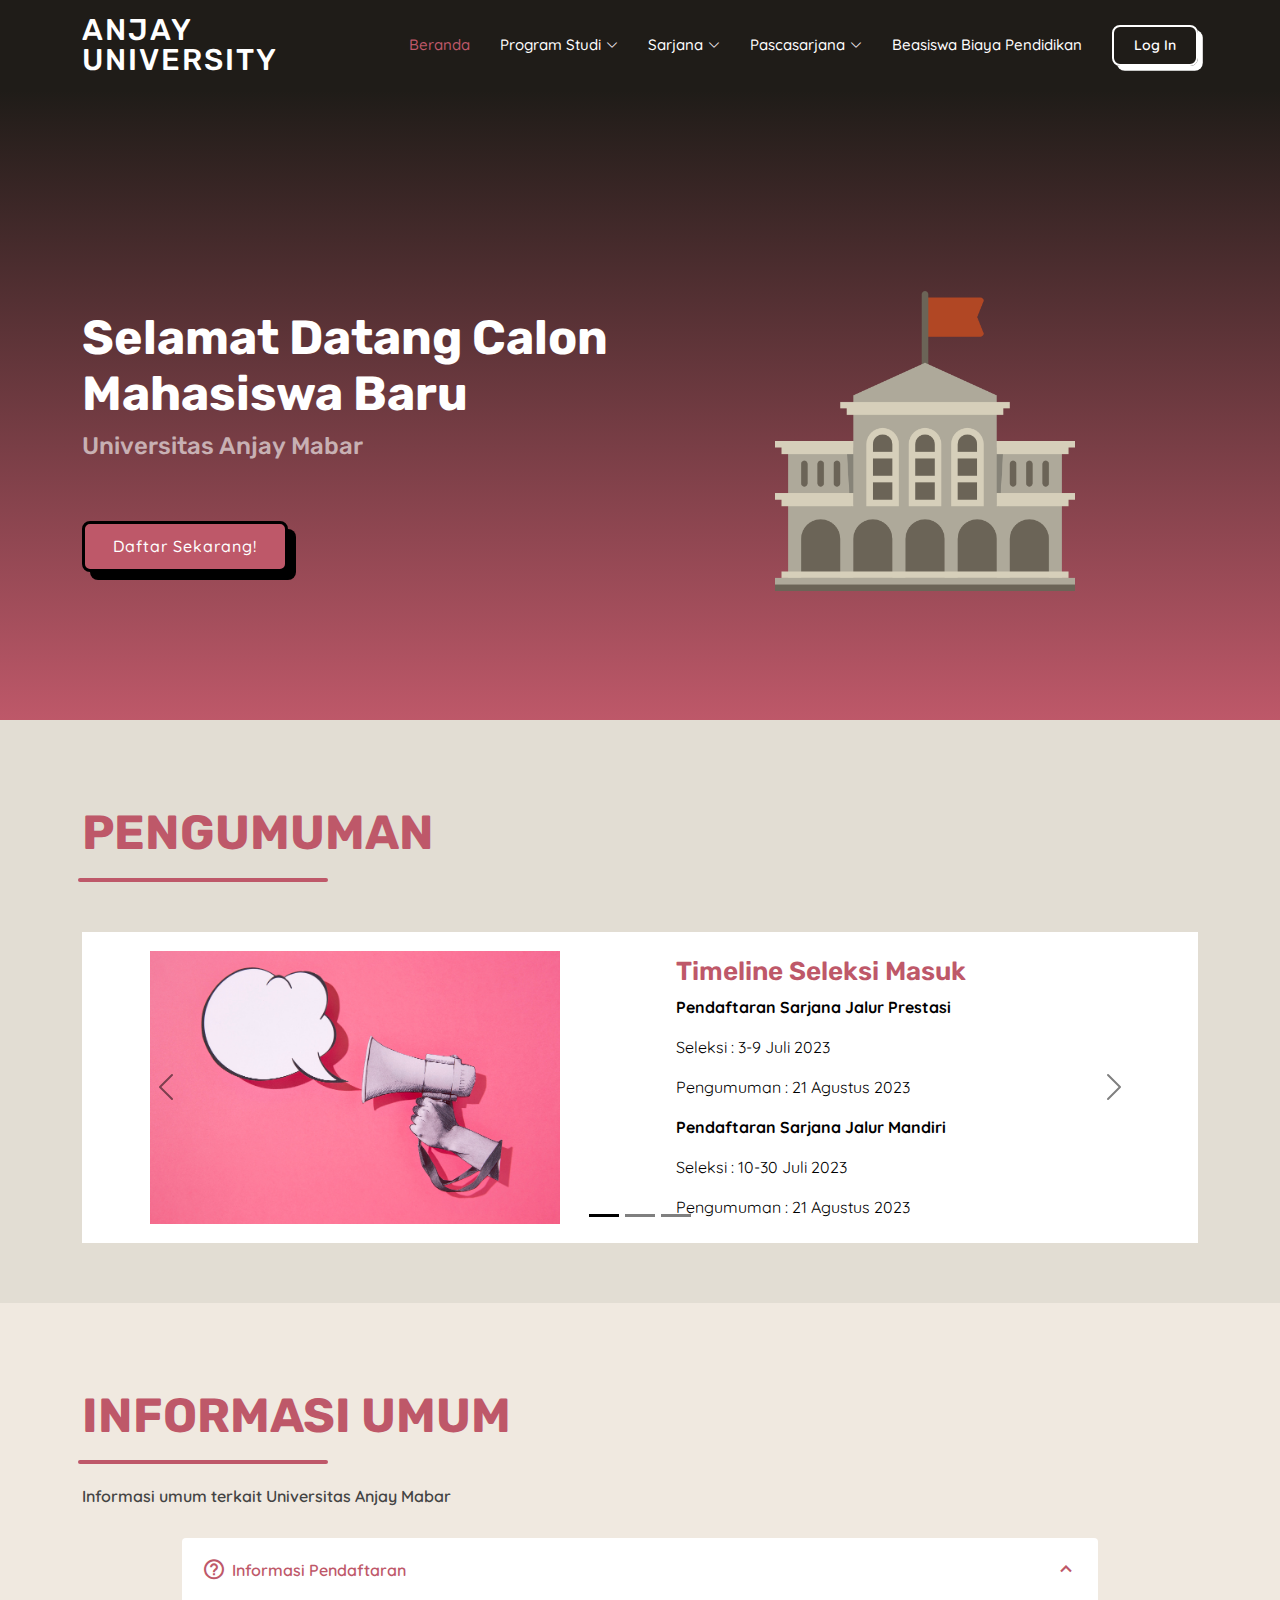
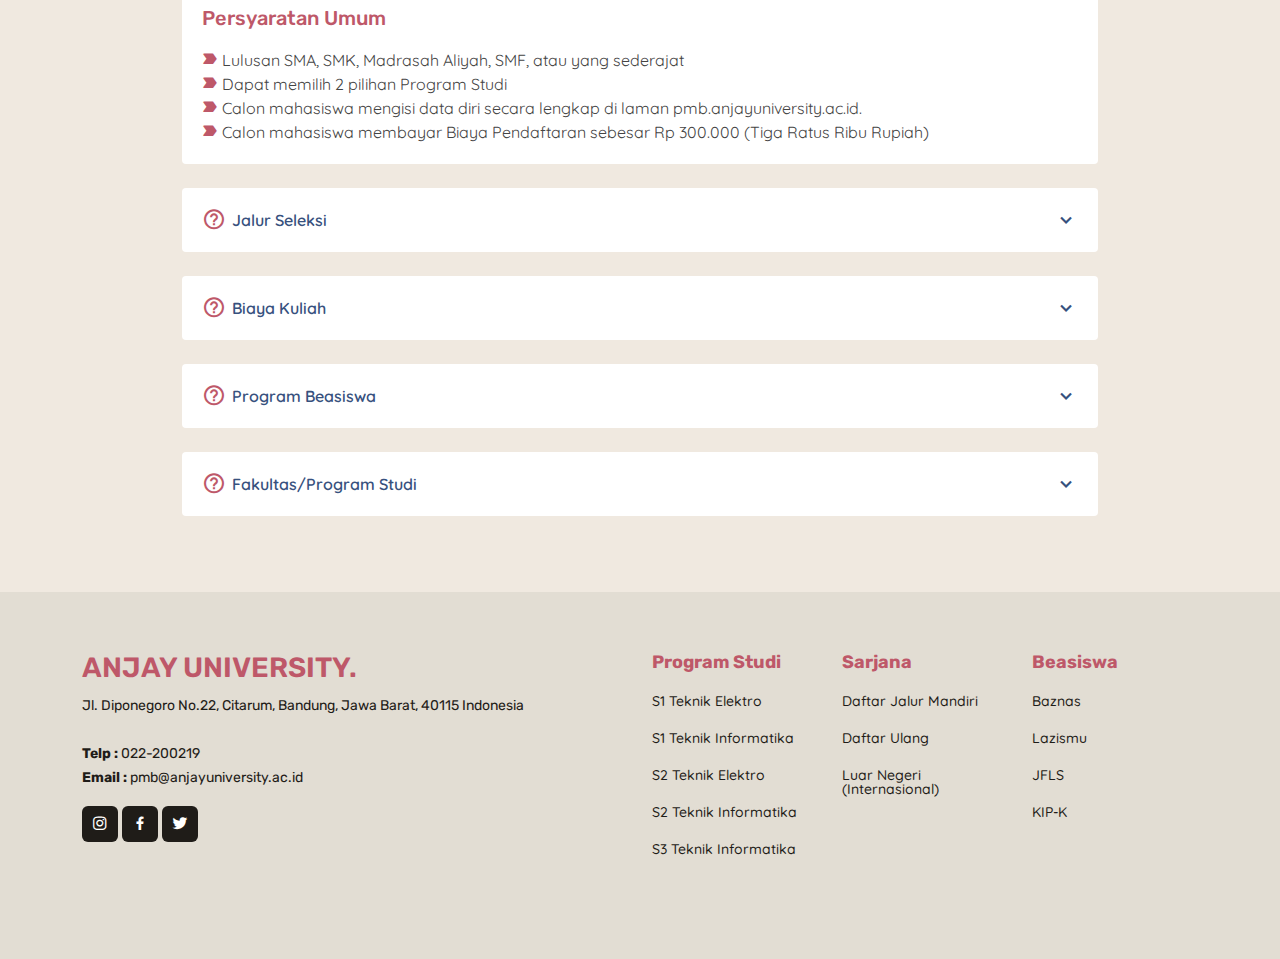
==== commit d79f5d73: "responsive layout" ====
--- a/index.html
+++ b/index.html
@@ -142,7 +142,7 @@
                     <div class="carousel-inner">
                         <div class="carousel-item active bg-white">
                             <div class="row content">
-                                <div class="col-lg-6 d-flex align-items-center">
+                                <div class="col-lg-6 d-flex align-items-center justify-content-center">
                                     <img src="./assets/image/announcement.jpg" class="d-block w-75" alt="...">
                                 </div>
                                 <div class="col-lg-6">
@@ -160,7 +160,7 @@
                         </div>
                         <div class="carousel-item bg-white">
                             <div class="row content">
-                                <div class="col-lg-6 d-flex align-items-center">
+                                <div class="col-lg-6 d-flex align-items-center justify-content-center">
                                     <img src="./assets/image/announcement.jpg" class="d-block w-75" alt="...">
                                 </div>
                                 <div class="col-lg-6">
@@ -177,7 +177,7 @@
                         </div>
                         <div class="carousel-item bg-white">
                             <div class="row content">
-                                <div class="col-lg-6 d-flex align-items-center">
+                                <div class="col-lg-6 d-flex align-items-center justify-content-center">
                                     <img src="./assets/image/announcement.jpg" class="d-block w-75" alt="...">
                                 </div>
                                 <div class="col-lg-6">
@@ -617,7 +617,6 @@
                     </div>
                 </div>
             </div>
-        </div>
     </footer>
     <!-- End Footer -->
 
--- a/assets/css/style.css
+++ b/assets/css/style.css
@@ -977,10 +977,23 @@
     position: relative;
 }
 
-.academic-calendar li:nth-child(2),
-.academic-calendar li:nth-child(4),
-.academic-calendar li:nth-child(6) {
-    background: #777777;
+.cc-1>ul>li:nth-child(1),
+.cc-1>ul>li:nth-child(2),
+.cc-1>ul>li:nth-child(5),
+.cc-1>ul>li:nth-child(6),
+.cc-1>ul>li:nth-child(9),
+.cc-1>ul>li:nth-child(10),
+.cc-1>ul>li:nth-child(13),
+.cc-1>ul>li:nth-child(14) {
+    background: #777;
+    color: #fff;
+}
+
+.cc-2>ul>li:nth-child(1),
+.cc-2>ul>li:nth-child(3),
+.cc-2>ul>li:nth-child(5),
+.cc-2>ul>li:nth-child(7) {
+    background: #777;
     color: #fff;
 }
 
@@ -988,4 +1001,18 @@
 .informasi-daftar-ulang li {
     margin: 1rem 0;
     padding-left: 4px;
+}
+
+@media (max-width: 575px) {
+    .pengumuman-title {
+        font-size: 1.5rem !important;
+    }
+
+    .pimpinan {
+        margin-left: 3.5rem;
+    }
+
+    .pimpinan .card {
+        margin-bottom: 2rem;
+    }
 }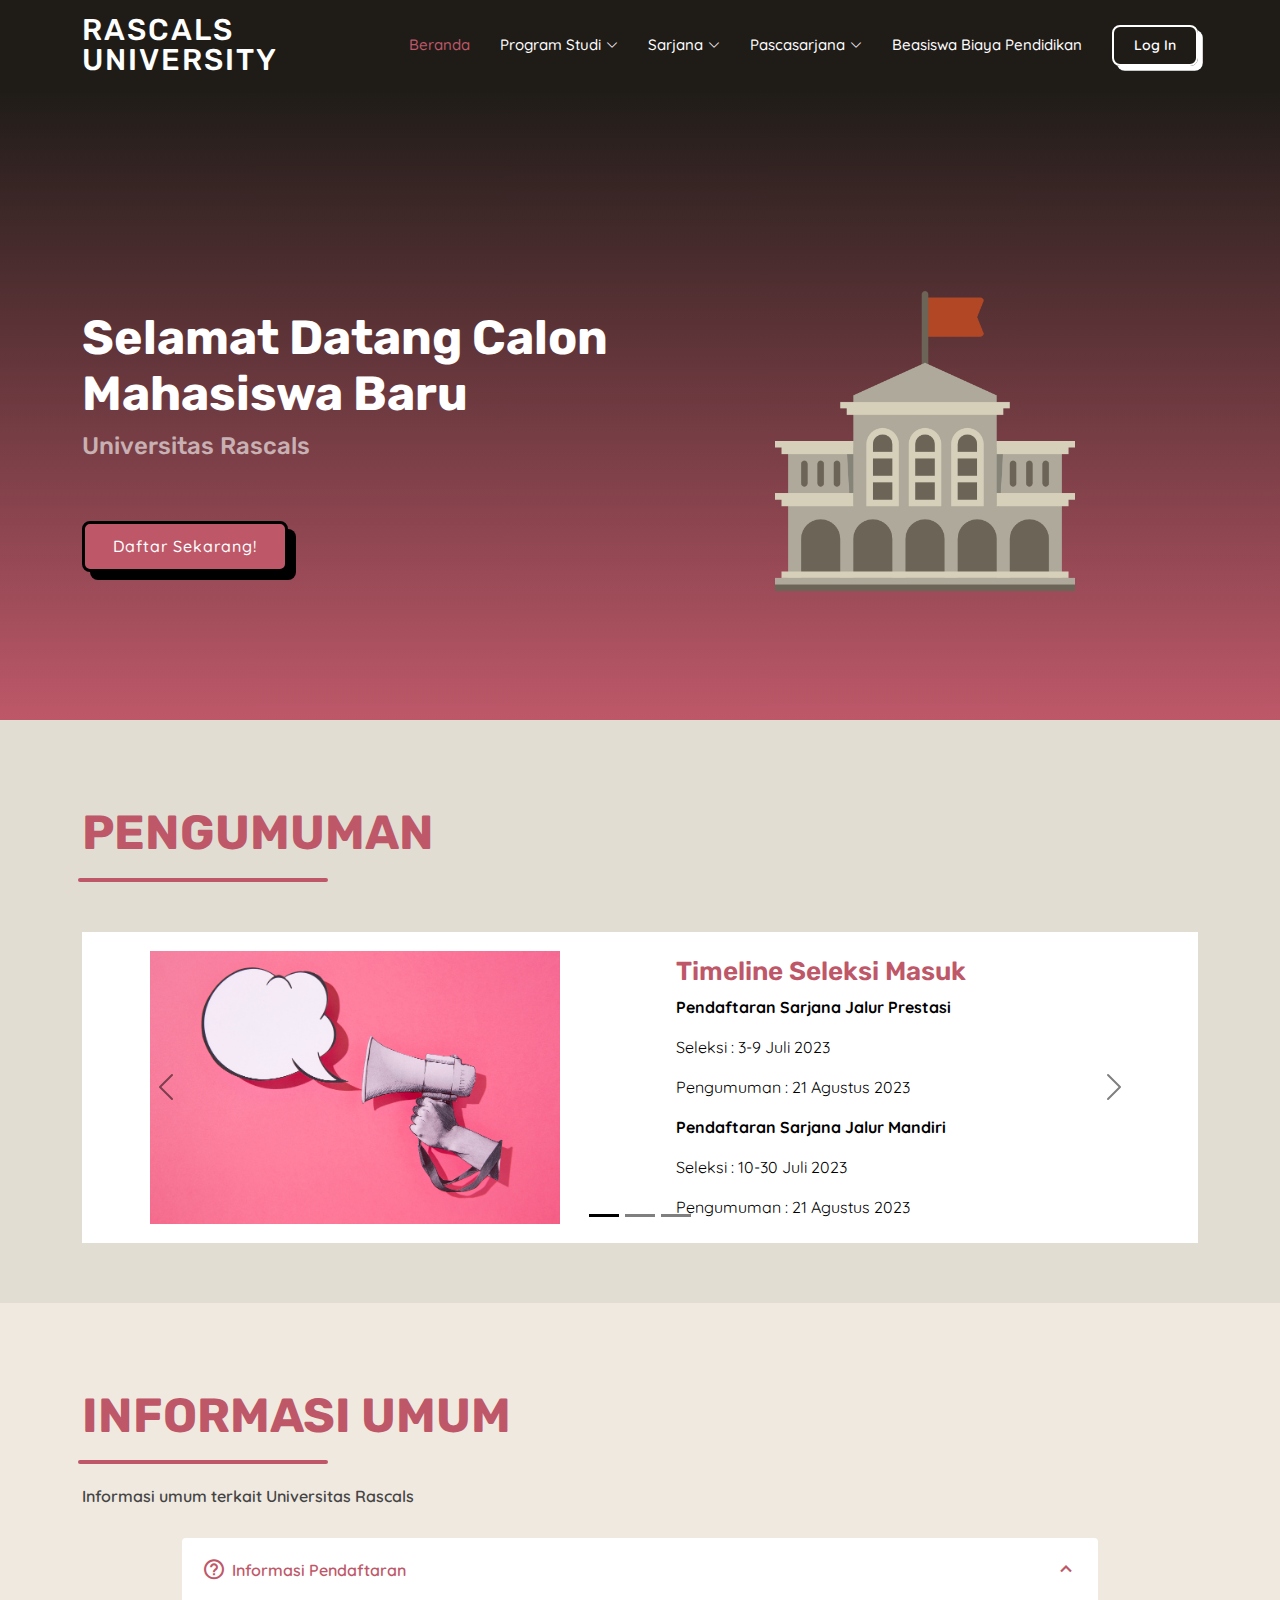
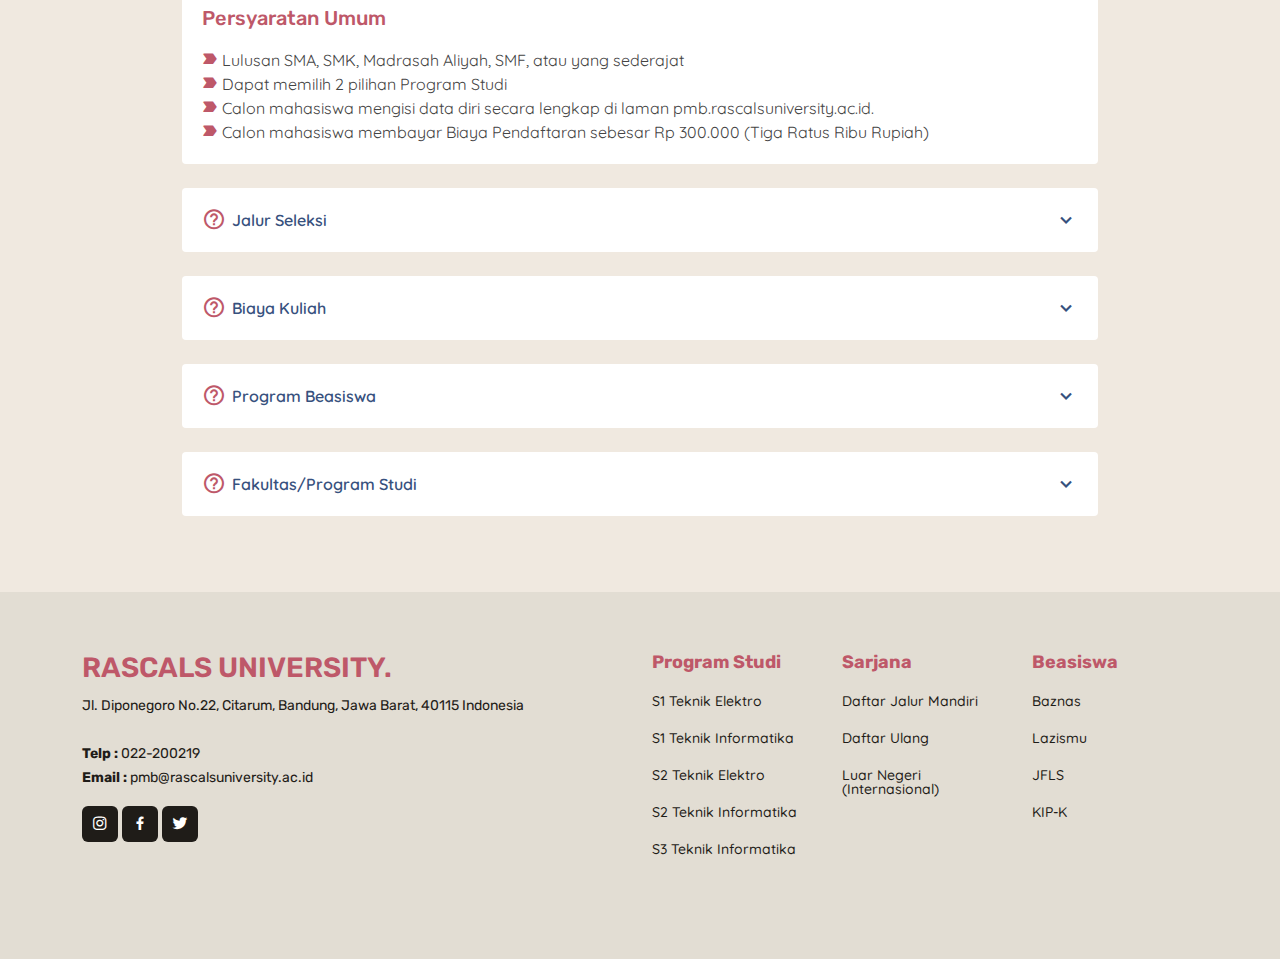
==== commit 2223abac: "change anjay to rascals" ====
--- a/index.html
+++ b/index.html
@@ -5,7 +5,7 @@
     <meta charset="utf-8" />
     <meta content="width=device-width, initial-scale=1.0" name="viewport" />
 
-    <title>PMB ANJAY University - Beranda</title>
+    <title>PMB RASCALS University - Beranda</title>
 
     <link href="./assets/image/favicon.png" rel="icon" />
 
@@ -21,7 +21,7 @@
     <header id="header" class="sticky-top bg-base-1">
         <div class="container d-flex align-items-center">
             <h1 class="logo me-auto">
-                <a href="index.html">anjay university</a>
+                <a href="index.html">rascals university</a>
             </h1>
 
             <nav id="navbar" class="navbar">
@@ -101,13 +101,13 @@
     </header>
     <!-- End Header -->
 
-    <!-- ======= Hero Section ======= -->
+    <!-- Hero Section -->
     <section id="hero" class="d-flex align-items-center">
         <div class="container">
             <div class="row">
                 <div class="col-lg-6 d-flex flex-column justify-content-center pt-4 pt-lg-0 order-2 order-lg-1">
                     <h1>Selamat Datang Calon Mahasiswa Baru</h1>
-                    <h2>Universitas Anjay Mabar</h2>
+                    <h2>Universitas Rascals</h2>
                     <div class="d-flex justify-content-center justify-content-lg-start">
                         <a href="#" class="btn-get-started scrollto">Daftar Sekarang!</a>
                     </div>
@@ -167,7 +167,8 @@
                                     <div class="text-black p-4 d-block d-md-block w-75">
                                         <h3 class="base-2">Pengumuman Hasil Seleksi Program Sarjana</h3>
                                         <p>
-                                            Hasil seleksi program sarjana Universitas anjay Mabar Tahun Ajaran 2023/2024
+                                            Hasil seleksi program sarjana Universitas rascals Tahun Ajaran
+                                            2023/2024
                                             akan disampaikan kepada peserta pada hari senin, 21 Agustus 2023 pukul 15.00
                                             WIB melalui akun pendaftaran masing-masing.
                                         </p>
@@ -217,7 +218,7 @@
                         INFORMASI UMUM
                     </h2>
                     <p class="fw-semibold">
-                        Informasi umum terkait Universitas Anjay Mabar
+                        Informasi umum terkait Universitas Rascals
                     </p>
                 </div>
 
@@ -245,7 +246,7 @@
                                     <i class="bx bxs-label base-2"></i>
                                     Calon mahasiswa
                                     mengisi data diri secara lengkap di
-                                    laman pmb.anjayuniversity.ac.id.
+                                    laman pmb.rascalsuniversity.ac.id.
                                     <br />
                                     <i class="bx bxs-label base-2"></i>
                                     Calon
@@ -343,7 +344,7 @@
                                 </h5>
                                 <p>
                                     Merupakan salah satu program dari
-                                    Universitas Anjay Mabar dalam
+                                    Universitas Rascals dalam
                                     rangka membantu para lulusan tingkat
                                     SMA/SMK/MA/sederajat yang ingin
                                     melanjutkan pendidikannya ke tingkat
@@ -359,7 +360,7 @@
                                     Adapun peruntukan Program Beasiswa SPP
                                     50% ini, berlaku untuk seluruh program
                                     studi yang ada di Universitas
-                                    Anjay Mabar selama 8 semester.
+                                    Rascals selama 8 semester.
                                 </p>
                             </div>
                         </li>
@@ -546,14 +547,14 @@
             <div class="container">
                 <div class="row">
                     <div class="col-lg-6 col-md-6 footer-contact">
-                        <h3>Anjay University.</h3>
+                        <h3>Rascals University.</h3>
                         <p>
                             Jl. Diponegoro No.22,
                             Citarum, Bandung, Jawa Barat, 40115
                             Indonesia <br /><br />
                             <strong>Telp :</strong> 022-200219<br />
                             <strong>Email :</strong>
-                            pmb@anjayuniversity.ac.id<br />
+                            pmb@rascalsuniversity.ac.id<br />
                         </p>
                         <div class="social-links mt-3">
                             <a href="#" class="instagram"><i class="bx bxl-instagram"></i></a>
@@ -620,7 +621,6 @@
     </footer>
     <!-- End Footer -->
 
-    <!-- <div id="preloader"></div> -->
     <a href="#" class="back-to-top d-flex align-items-center justify-content-center">
         <i class="bi bi-arrow-up-short"></i>
     </a>
--- a/assets/css/style.css
+++ b/assets/css/style.css
@@ -42,55 +42,6 @@
 h5,
 h6 {
     font-family: 'Rubik', sans-serif;
-}
-
-/*
-# Preloader
-*/
-#preloader {
-    position: fixed;
-    top: 0;
-    left: 0;
-    right: 0;
-    bottom: 0;
-    z-index: 9999;
-    overflow: hidden;
-    background: #37517e;
-}
-
-#preloader:before {
-    content: '';
-    position: fixed;
-    top: calc(50% - 30px);
-    left: calc(50% - 30px);
-    border: 6px solid #37517e;
-    border-top-color: #fff;
-    border-bottom-color: #fff;
-    border-radius: 50%;
-    width: 60px;
-    height: 60px;
-    -webkit-animation: animate-preloader 1s linear infinite;
-    animation: animate-preloader 1s linear infinite;
-}
-
-@-webkit-keyframes animate-preloader {
-    0% {
-        transform: rotate(0deg);
-    }
-
-    100% {
-        transform: rotate(360deg);
-    }
-}
-
-@keyframes animate-preloader {
-    0% {
-        transform: rotate(0deg);
-    }
-
-    100% {
-        transform: rotate(360deg);
-    }
 }
 
 /* Back To Top Button */
@@ -929,6 +880,24 @@
     color: var(--base-2);
 }
 
+.beasiswa-title h2,
+.sps-title h2 {
+    font-size: 3rem;
+}
+
+.beasiswa-title h2:after,
+.sps-title h2:after {
+    content: '';
+    position: absolute;
+    display: block;
+    width: 350px;
+    height: 4px;
+    background: var(--base-2);
+    bottom: 0;
+    left: calc(40% - 50px);
+    border-radius: 1rem;
+}
+
 .inner-page4 a:hover {
     text-decoration: underline;
 }
@@ -952,6 +921,15 @@
 
     .daftar-sekarang .card {
         margin-bottom: 2rem;
+    }
+
+    .beasiswa-title h2 {
+        font-size: 1.8rem;
+    }
+
+    .beasiswa-title h2:after {
+        width: 250px;
+        left: calc(30% - 50px);
     }
 }
 
